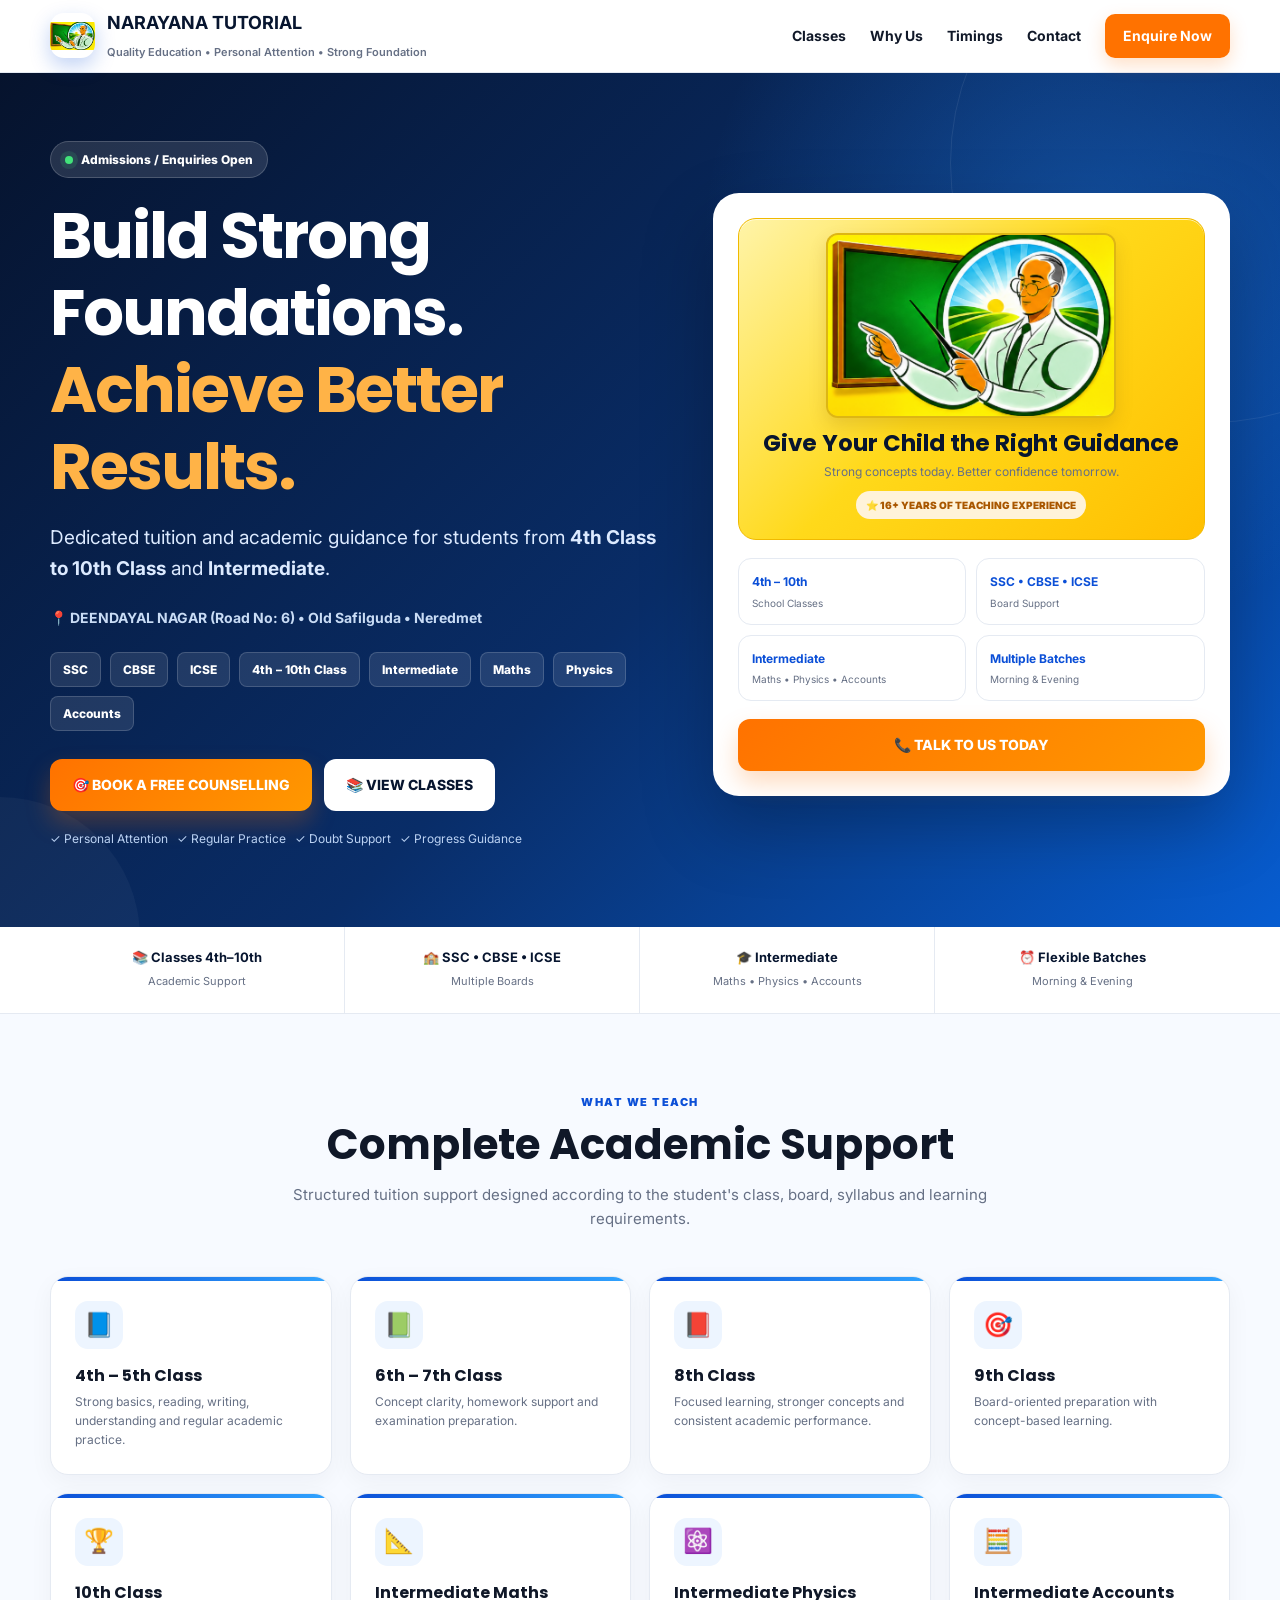
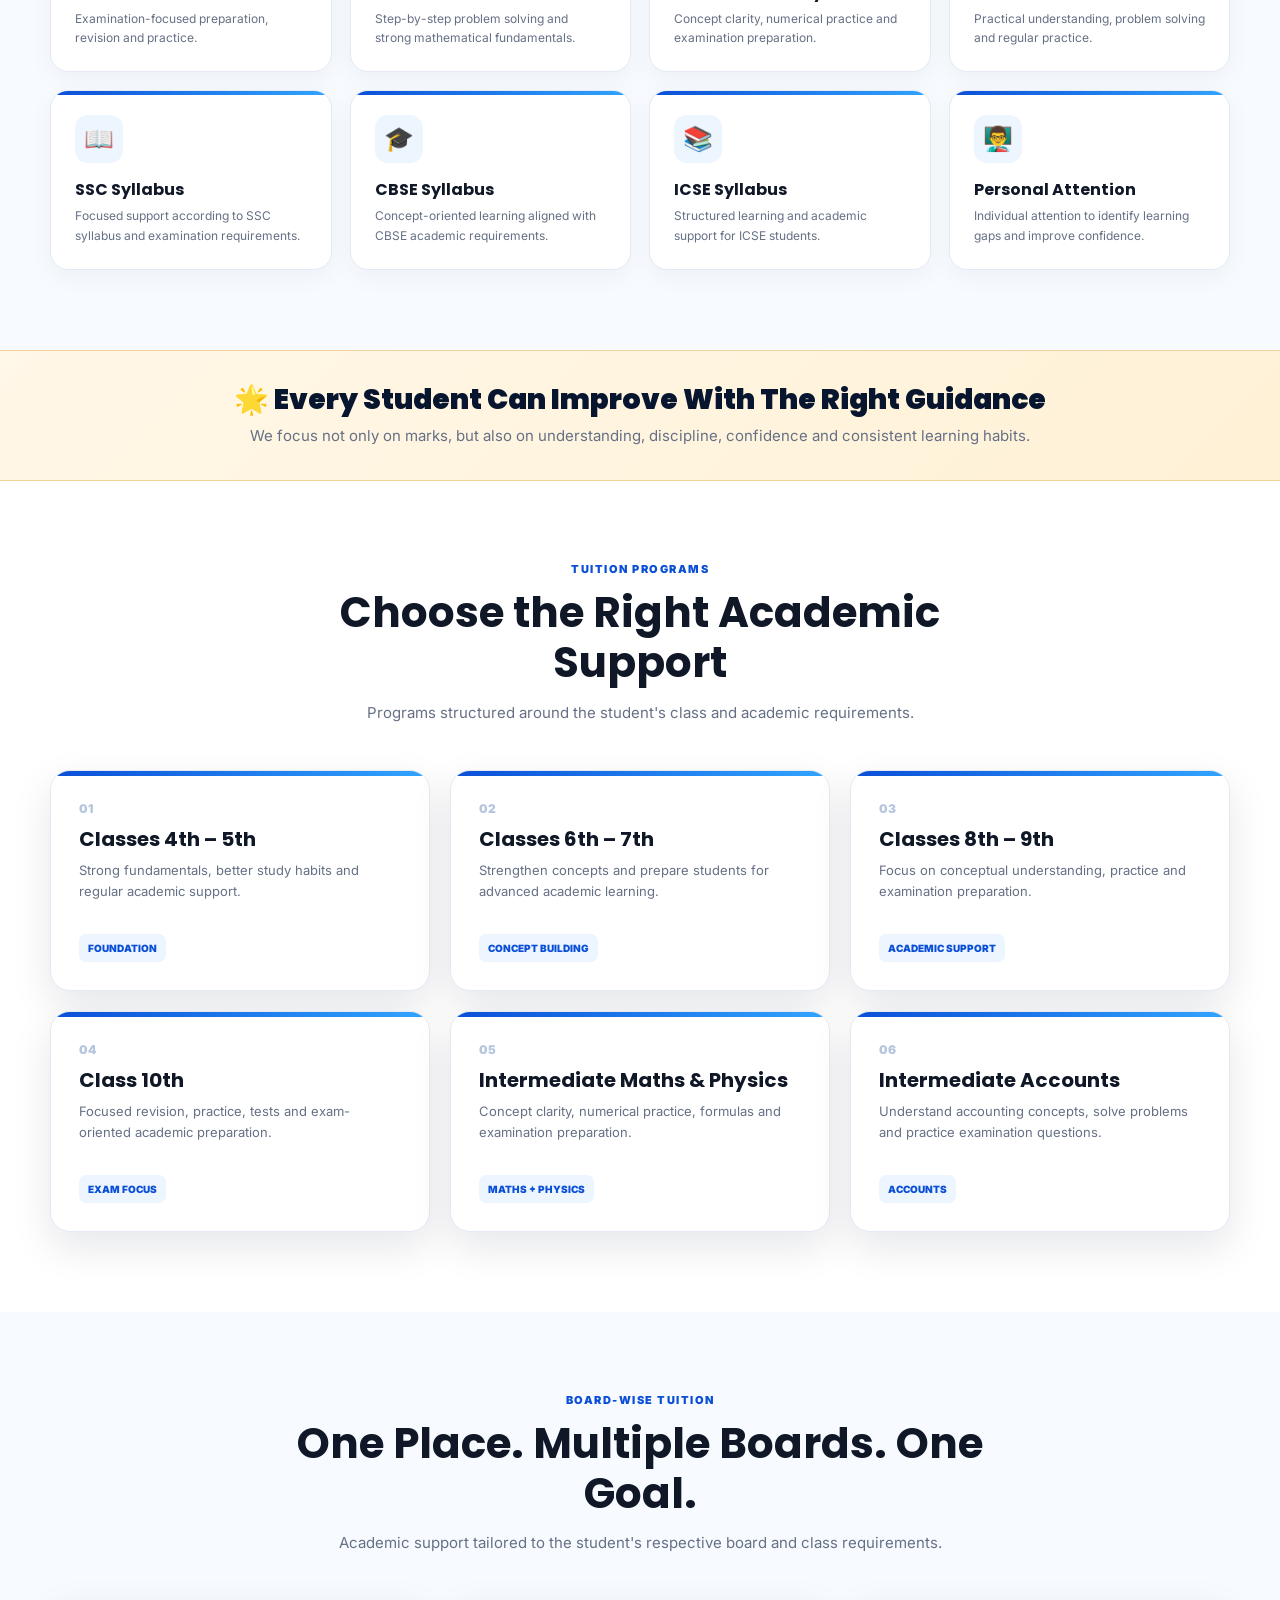
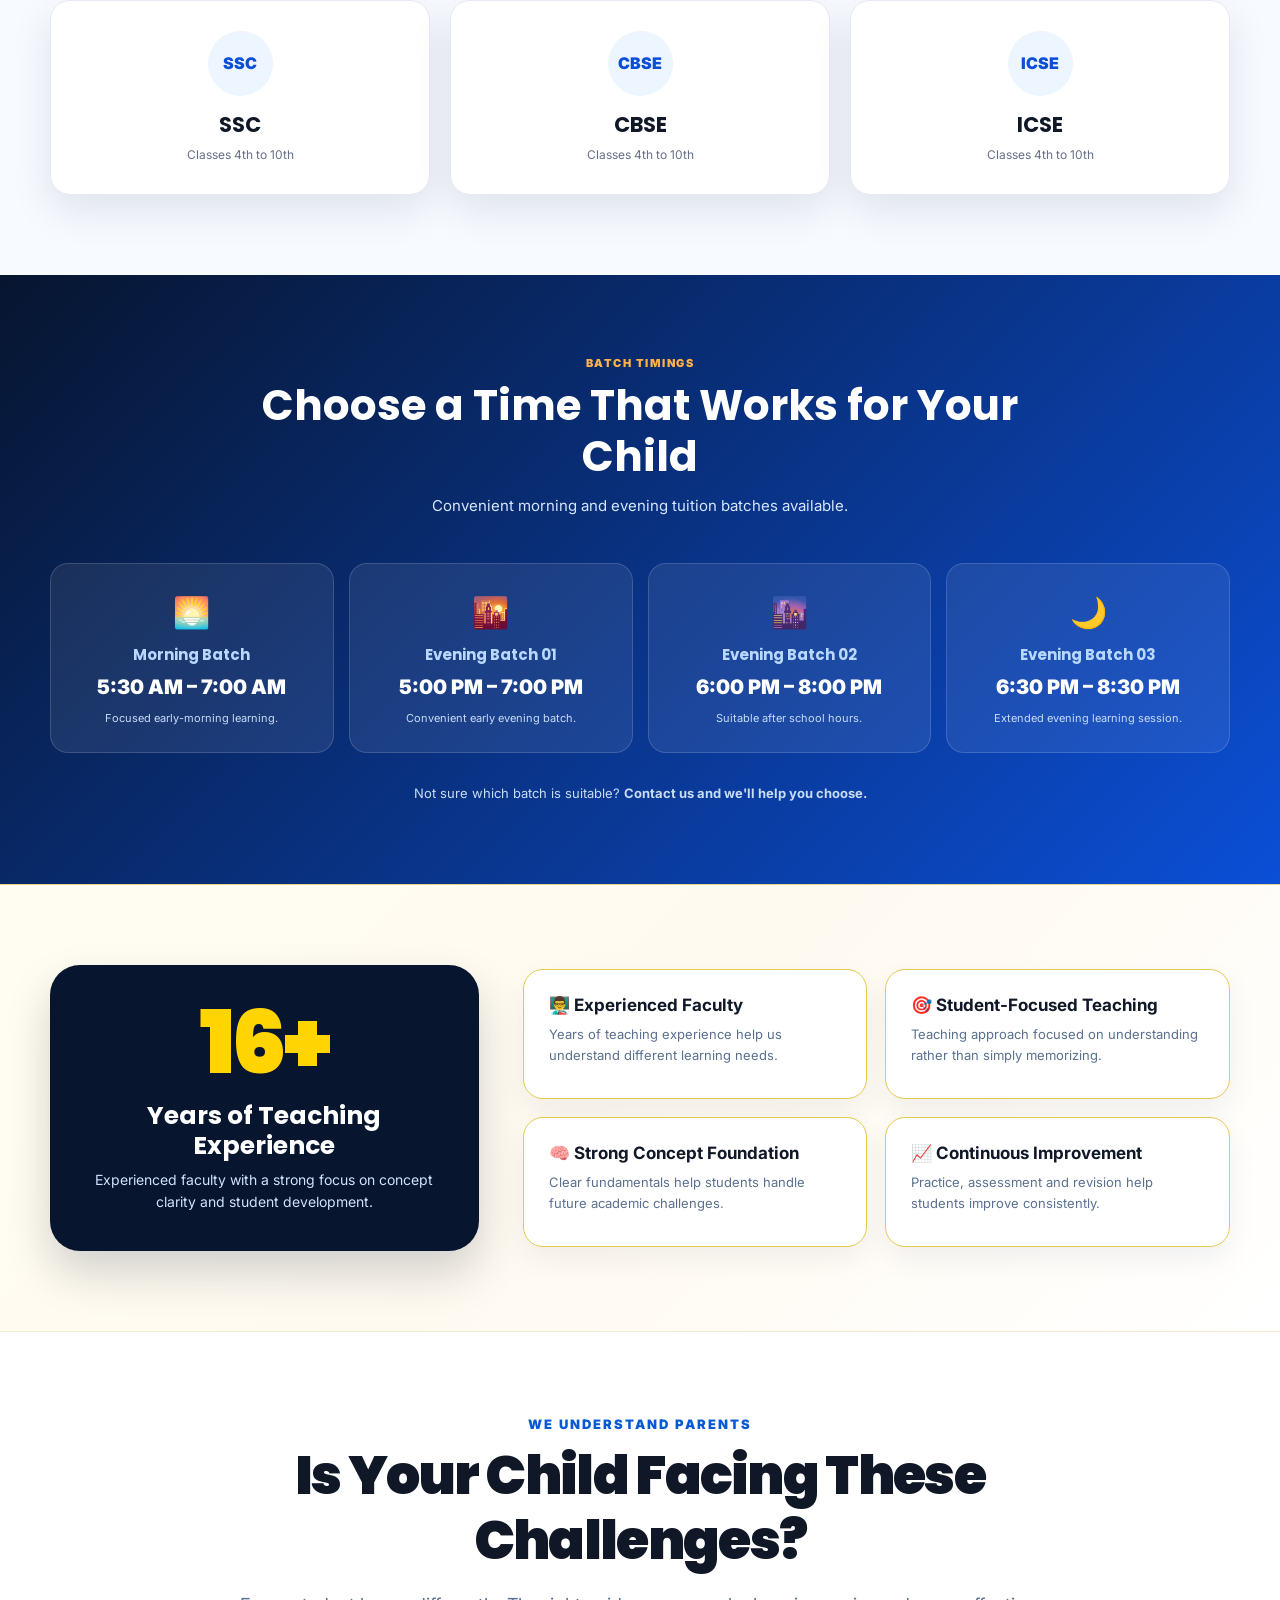
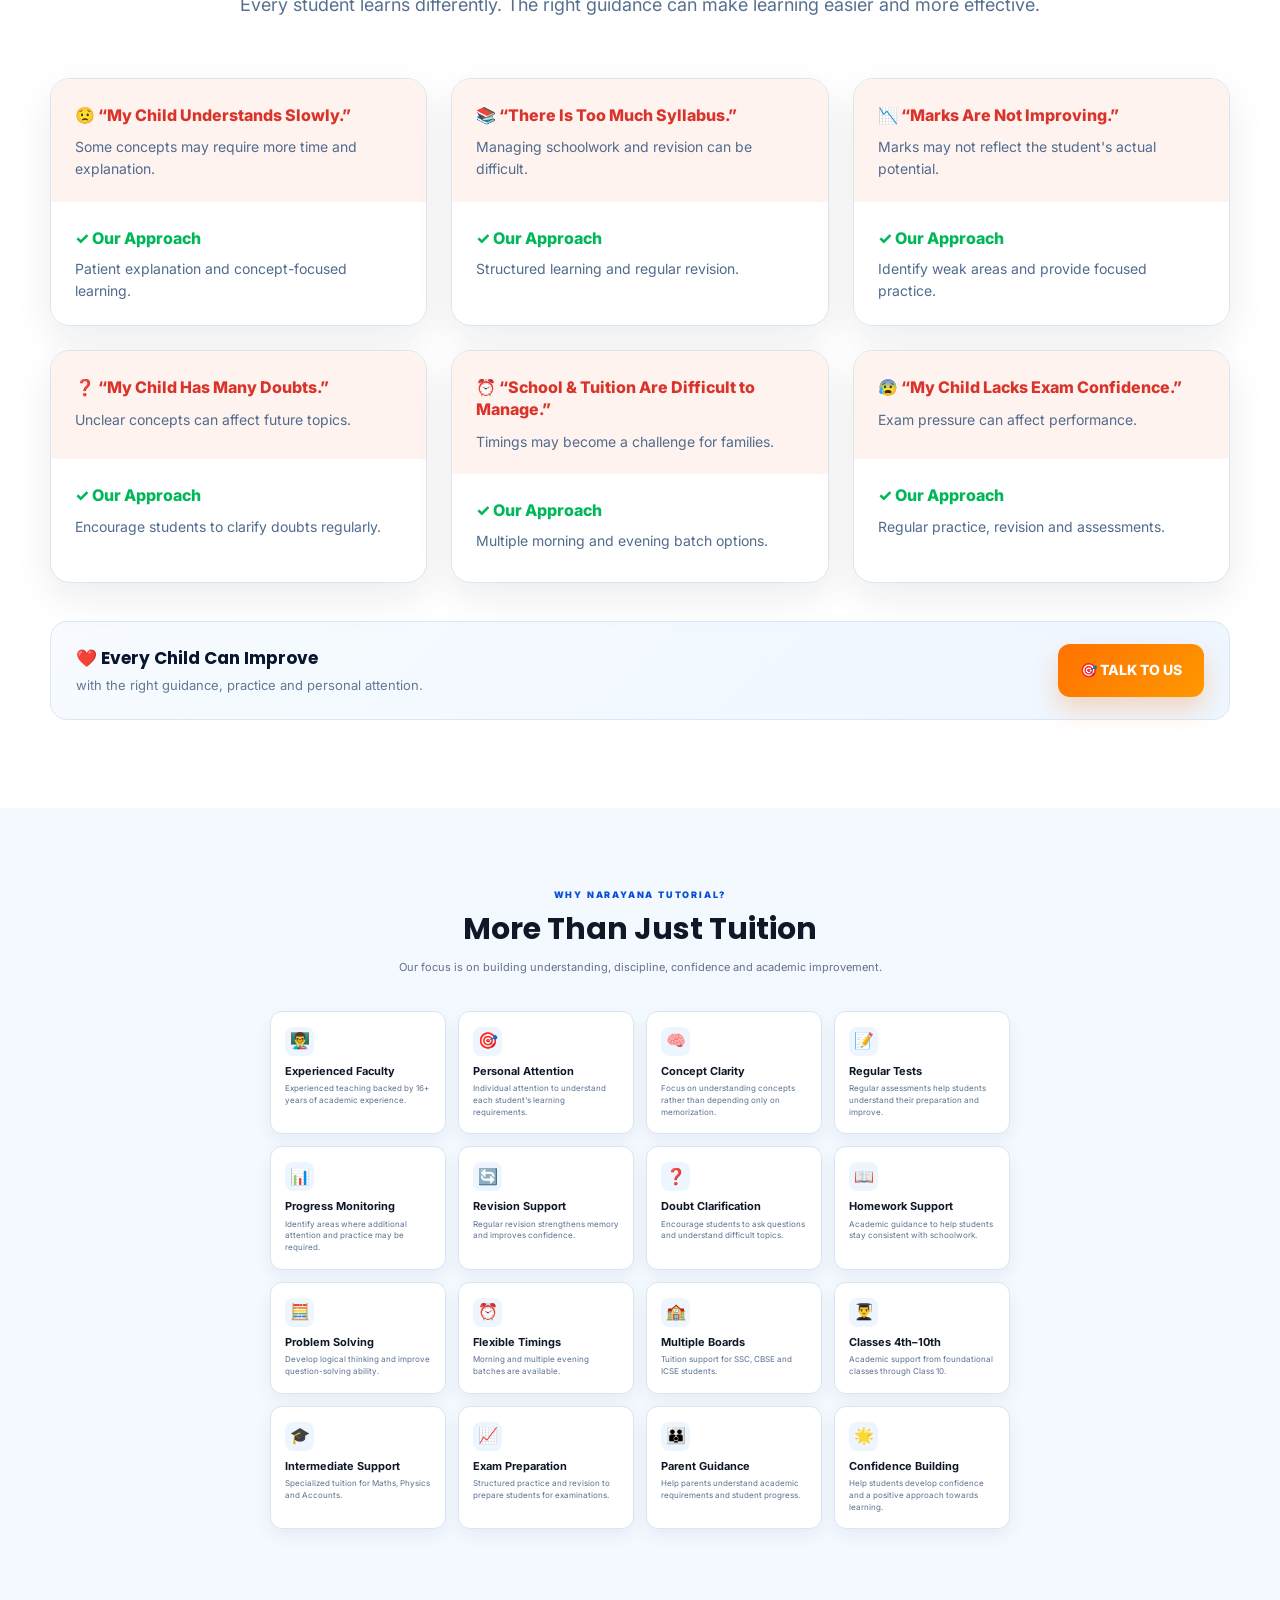
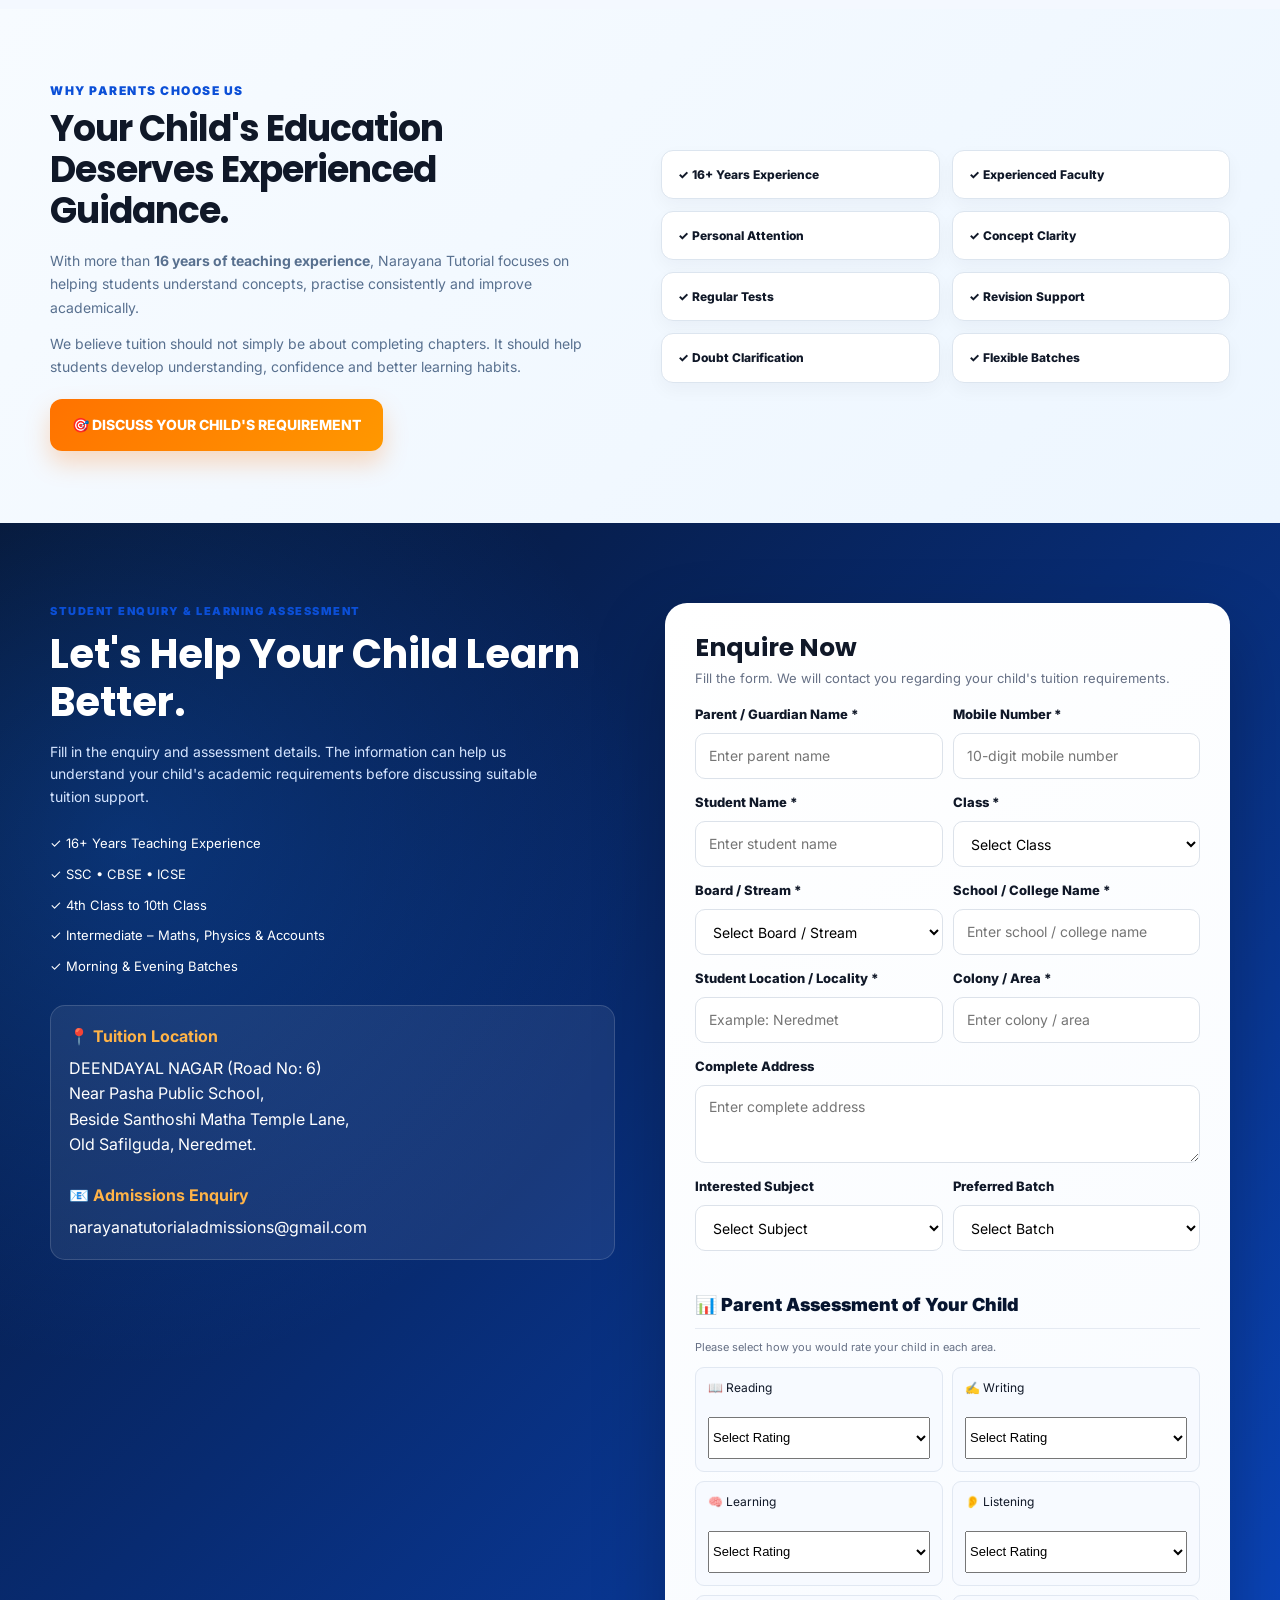
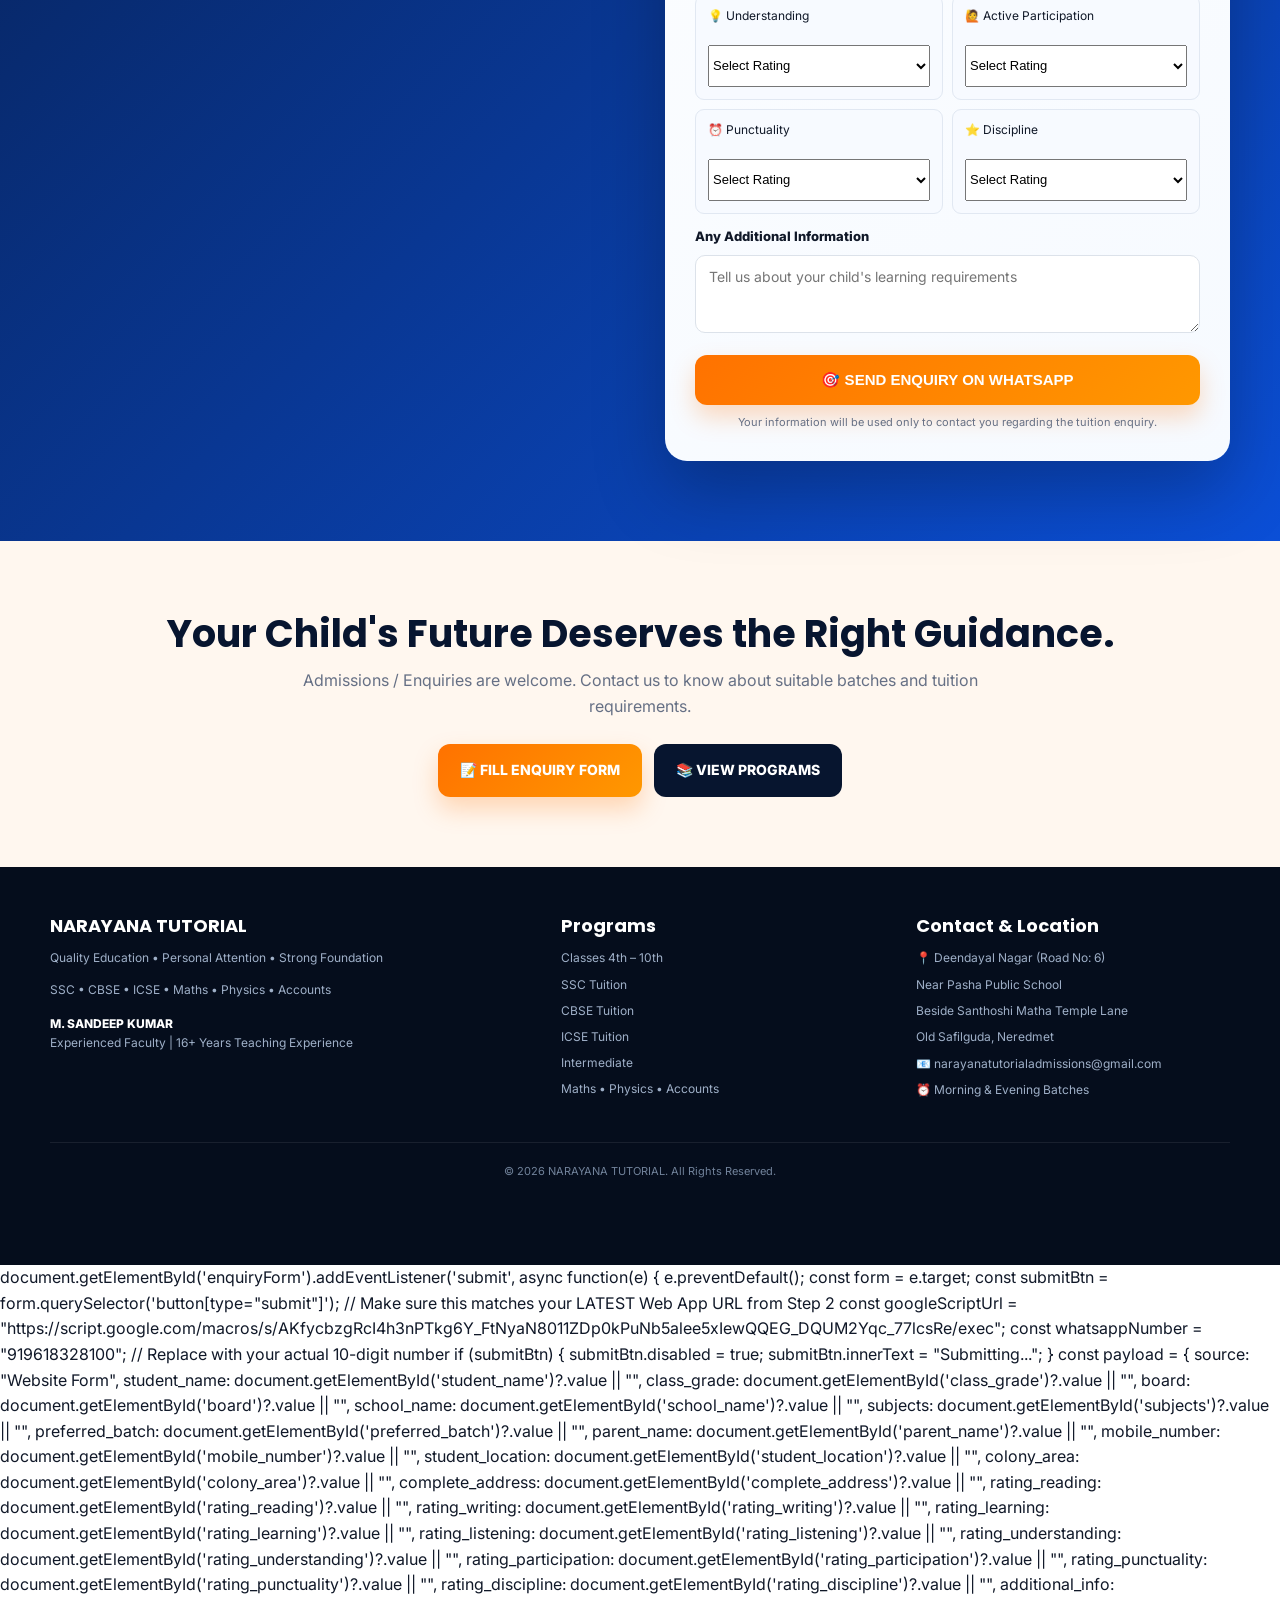
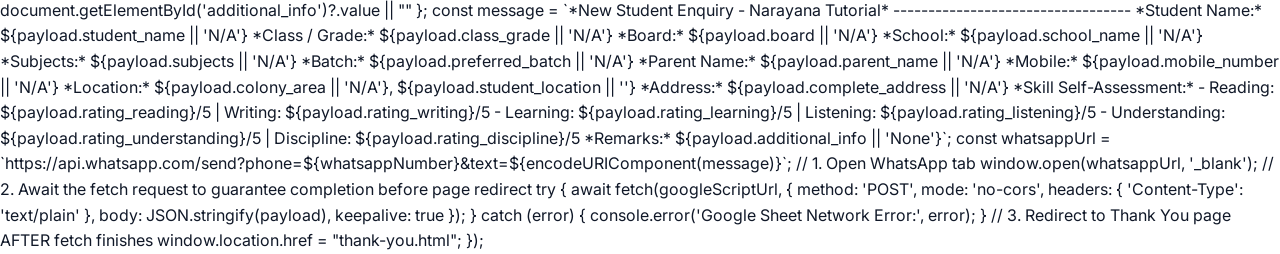
==== index.html @ f1e1a97c "Update index.html" ====
<!DOCTYPE html>
<html lang="en">
<head>
<meta charset="UTF-8">
<meta name="viewport" content="width=device-width, initial-scale=1.0">

<title>NARAYANA TUTORIAL | Classes 4th to 10th | SSC | CBSE | ICSE | Intermediate</title>

<meta name="description"
content="NARAYANA TUTORIAL provides personalized tuition for Classes 4th to 10th, SSC, CBSE, ICSE and Intermediate Maths, Physics & Accounts. 16+ years teaching experience. Morning and evening batches available in Deendayal Nagar, Old Safilguda, Neredmet.">

<link rel="preconnect" href="https://fonts.googleapis.com">
<link rel="preconnect" href="https://fonts.gstatic.com" crossorigin>
<link href="https://fonts.googleapis.com/css2?family=Inter:wght@400;500;600;700;800;900&family=Poppins:wght@500;600;700;800;900&display=swap" rel="stylesheet">

<style>
:root{
    --navy:#07152f;
    --blue:#0b4fd7;
    --blue2:#1478ff;
    --sky:#eaf4ff;
    --orange:#ff7200;
    --orange2:#ff9800;
    --green:#18b957;
    --dark:#101828;
    --gray:#667085;
    --light:#f7faff;
    --white:#fff;
    --border:#e5eaf2;
    --shadow:0 15px 40px rgba(7,21,47,.10);
    --radius:20px;
}
*{margin:0;padding:0;box-sizing:border-box}
html{scroll-behavior:smooth}
body{font-family:'Inter',sans-serif;color:var(--dark);background:#fff;line-height:1.6}
h1,h2,h3,h4{font-family:'Poppins',sans-serif;line-height:1.2}
a{text-decoration:none;color:inherit}
.container{width:min(1180px,92%);margin:auto}

/* NAVBAR */
.navbar{
    position:sticky;top:0;z-index:1000;
    background:rgba(255,255,255,.96);
    backdrop-filter:blur(12px);
    border-bottom:1px solid var(--border)
}
.nav-inner{min-height:72px;display:flex;align-items:center;justify-content:space-between}
.logo{display:flex;align-items:center;gap:12px}
.logo-icon{
    width:45px;height:45px;border-radius:14px;display:grid;place-items:center;
    color:#fff;font-size:22px;background:linear-gradient(135deg,var(--blue),#13a1ff);
    box-shadow:0 8px 20px rgba(11,79,215,.25)
}
.logo-text strong{display:block;font-size:18px;color:var(--navy)}
.logo-text span{font-size:11px;color:var(--gray);font-weight:600}
.nav-links{display:flex;align-items:center;gap:25px;font-size:14px;font-weight:700}
.nav-links a:hover{color:var(--blue)}
.nav-btn{background:var(--orange);color:#fff!important;padding:11px 18px;border-radius:10px;box-shadow:0 7px 18px rgba(255,114,0,.22)}

/* HERO */
.hero{
    position:relative;overflow:hidden;color:#fff;padding:68px 0 78px;
    background:
    radial-gradient(circle at 85% 20%,rgba(35,139,255,.35),transparent 30%),
    linear-gradient(135deg,#06132d 0%,#092d68 55%,#075dd1 100%)
}
.hero:before{
    content:"";position:absolute;width:520px;height:520px;border:1px solid rgba(255,255,255,.08);
    border-radius:50%;right:-190px;top:-170px
}
.hero:after{
    content:"";position:absolute;width:280px;height:280px;border-radius:50%;
    background:rgba(255,255,255,.035);left:-140px;bottom:-150px
}
.hero-grid{display:grid;grid-template-columns:1.08fr .92fr;gap:55px;align-items:center;position:relative;z-index:2}
.badge{
    display:inline-flex;align-items:center;gap:8px;padding:8px 14px;background:rgba(255,255,255,.12);
    border:1px solid rgba(255,255,255,.18);border-radius:50px;font-size:12px;font-weight:800;margin-bottom:20px
}
.badge-dot{width:8px;height:8px;background:#42e37a;border-radius:50%;box-shadow:0 0 0 5px rgba(66,227,122,.12)}
.hero h1{font-size:clamp(38px,5vw,65px);letter-spacing:-2px;margin-bottom:18px}
.hero h1 span{color:#ffb347}
.hero-sub{font-size:19px;color:#dceaff;max-width:650px;margin-bottom:23px}
.hero-location{font-size:14px;color:#c9dcf5;font-weight:700;margin-bottom:22px}
.hero-tags{display:flex;flex-wrap:wrap;gap:9px;margin-bottom:28px}
.hero-tags span{
    background:rgba(255,255,255,.10);border:1px solid rgba(255,255,255,.16);
    padding:7px 12px;border-radius:8px;font-size:12px;font-weight:800
}
.hero-buttons{display:flex;gap:12px;flex-wrap:wrap}
.btn{
    display:inline-flex;align-items:center;justify-content:center;gap:8px;border:none;cursor:pointer;
    padding:15px 22px;border-radius:12px;font-weight:800;font-size:14px;transition:.25s
}
.btn:hover{transform:translateY(-2px)}
.btn-orange{background:linear-gradient(135deg,var(--orange),var(--orange2));color:#fff;box-shadow:0 12px 25px rgba(255,114,0,.25)}
.btn-white{background:#fff;color:var(--navy)}
.hero-note{margin-top:18px;font-size:12px;color:#bcd3f4}

/* HERO CARD */
.hero-card{background:#fff;color:var(--dark);border-radius:26px;padding:25px;box-shadow:0 30px 70px rgba(0,0,0,.25)}
.hero-card-top{background:linear-gradient(135deg,#fff4a8 0%,#ffd91a 48%,#ffbf00 100%);border:1px solid #f0b900;border-radius:18px;padding:14px 14px 20px;margin-bottom:18px;text-align:center;box-shadow:inset 0 1px 0 rgba(255,255,255,.65)}
.hero-logo{
    width:min(100%,290px);height:auto;aspect-ratio:316/201;object-fit:cover;background:#ffd91a;border-radius:12px;
    border:2px solid rgba(120,78,0,.25);margin:0 auto 12px;display:block;box-shadow:0 8px 18px rgba(112,74,0,.16)
}
.school-icon{font-size:40px;margin-bottom:4px}
.hero-card h3{font-size:23px;color:#07152f}
.hero-card-top p{color:var(--gray);font-size:12px;margin-top:5px}
.experience-mini{
    display:inline-block;background:#fff3d9;color:#a95700;padding:6px 10px;border-radius:20px;
    font-size:10px;font-weight:900;margin-top:10px
}
.quick-info{display:grid;grid-template-columns:1fr 1fr;gap:10px}
.info-box{border:1px solid var(--border);border-radius:13px;padding:13px}
.info-box strong{display:block;color:var(--blue);font-size:12px}
.info-box span{display:block;color:var(--gray);font-size:10px;margin-top:3px}

/* TRUST */
.trust-bar{background:#fff;border-bottom:1px solid var(--border);box-shadow:0 8px 25px rgba(0,0,0,.04)}
.trust-grid{display:grid;grid-template-columns:repeat(4,1fr)}
.trust-item{text-align:center;padding:20px 10px;border-right:1px solid var(--border)}
.trust-item:last-child{border-right:none}
.trust-item strong{display:block;font-size:13px;color:var(--navy)}
.trust-item span{color:var(--gray);font-size:11px}

/* GENERAL */
.section{padding:80px 0}
.section-light{background:var(--light)}
.section-blue{background:linear-gradient(135deg,#07152f,#0b4fd7);color:#fff}
.section-head{text-align:center;max-width:780px;margin:0 auto 45px}
.section-label{color:var(--blue);text-transform:uppercase;letter-spacing:1.5px;font-size:11px;font-weight:900;margin-bottom:9px}
.section-blue .section-label{color:#ffb347}
.section-head h2{font-size:clamp(28px,4vw,42px);margin-bottom:12px}
.section-head p{color:var(--gray);font-size:15px}
.section-blue .section-head p{color:#d7e6ff}

/* COURSES */
.cards-grid{display:grid;grid-template-columns:repeat(4,1fr);gap:18px}
.card{
    background:#fff;border:1px solid var(--border);border-radius:18px;padding:24px;
    box-shadow:0 7px 25px rgba(7,21,47,.045);transition:.3s;position:relative;overflow:hidden
}
.card:before{content:"";position:absolute;left:0;right:0;top:0;height:4px;background:linear-gradient(90deg,var(--blue),#31a4ff)}
.card:hover{transform:translateY(-7px);box-shadow:var(--shadow);border-color:#cbdcf8}
.card-icon{width:48px;height:48px;display:grid;place-items:center;border-radius:13px;background:#edf5ff;font-size:24px;margin-bottom:17px}
.card h3{font-size:16px;margin-bottom:7px}
.card p{font-size:12px;color:var(--gray)}

/* HIGHLIGHT */
.highlight{
    background:linear-gradient(135deg,#fff7e7,#fff1d6);
    border-top:1px solid #f3d29c;border-bottom:1px solid #f3d29c;
    padding:32px 20px;text-align:center
}
.highlight h2{color:var(--navy);font-size:28px;font-weight:900}
.highlight p{color:var(--gray);font-size:15px;margin-top:8px}

/* PROGRAMS */
.course-grid{display:grid;grid-template-columns:repeat(3,1fr);gap:20px}
.course-card{
    position:relative;overflow:hidden;background:#fff;border:1px solid var(--border);
    border-radius:20px;padding:28px;box-shadow:var(--shadow)
}
.course-card:before{content:"";position:absolute;top:0;left:0;right:0;height:5px;background:linear-gradient(90deg,var(--blue),#31a4ff)}
.course-number{color:#b4c5dd;font-size:12px;font-weight:900}
.course-card h3{margin:9px 0;font-size:20px}
.course-card p{font-size:13px;color:var(--gray);min-height:62px}
.course-tag{display:inline-block;background:#edf6ff;color:var(--blue);font-size:10px;font-weight:900;padding:6px 9px;border-radius:7px;margin-top:12px}

/* BOARDS */
.board-grid{display:grid;grid-template-columns:repeat(3,1fr);gap:20px}
.board-card{padding:30px;border-radius:20px;background:#fff;border:1px solid var(--border);text-align:center;box-shadow:var(--shadow)}
.board-circle{width:65px;height:65px;border-radius:50%;display:grid;place-items:center;margin:0 auto 16px;background:#edf5ff;font-weight:900;color:var(--blue)}
.board-card h3{font-size:21px}
.board-card p{font-size:12px;color:var(--gray);margin-top:7px}

/* TIMINGS */
.timing-grid{display:grid;grid-template-columns:repeat(4,1fr);gap:15px}
.time-card{
    background:rgba(255,255,255,.08);border:1px solid rgba(255,255,255,.15);
    border-radius:18px;padding:24px;text-align:center;transition:.3s
}
.time-card:hover{background:rgba(255,255,255,.14);transform:translateY(-5px)}
.time-icon{font-size:30px;margin-bottom:10px}
.time-card h3{font-size:15px;color:#b9d8ff}
.time{font-size:20px;font-weight:900;color:#fff;margin:7px 0}
.time-card p{font-size:11px;color:#c7dcf8}
.timing-note{text-align:center;margin-top:30px;color:#c9dcf5;font-size:13px}

/* WHY */
.why-grid{display:grid;grid-template-columns:repeat(3,1fr);gap:20px}
.why-card{padding:24px;border-radius:18px;background:#fff;border:1px solid var(--border);box-shadow:0 7px 25px rgba(7,21,47,.045)}
.why-card h3{font-size:17px;margin-bottom:8px;color:var(--navy)}
.why-card p{font-size:13px;color:var(--gray)}

/* PARENT */
.parent-box{
    background:linear-gradient(135deg,#fff,#eef6ff);border:1px solid #dbe8f8;border-radius:28px;
    padding:50px;display:grid;grid-template-columns:1fr 1fr;gap:45px;align-items:center
}
.parent-box h2{font-size:34px;margin-bottom:15px}
.parent-box p{color:var(--gray);font-size:14px}
.parent-points{display:grid;grid-template-columns:1fr 1fr;gap:12px;margin-top:22px}
.parent-point{background:#fff;padding:13px;border-radius:12px;border:1px solid var(--border);font-size:12px;font-weight:800}

/* PROBLEM */
.problem-grid{display:grid;grid-template-columns:repeat(3,1fr);gap:18px}
.problem-card{background:#fff;border-radius:18px;border:1px solid var(--border);overflow:hidden;box-shadow:var(--shadow)}
.problem{background:#fff4f1;padding:19px}.problem strong{color:#c0392b;font-size:13px}
.solution{padding:19px}.solution strong{color:var(--green);font-size:13px}
.solution p,.problem p{color:var(--gray);font-size:12px;margin-top:5px}

/* ENQUIRY */
.form-section{
    background:radial-gradient(circle at 10% 20%,rgba(20,120,255,.25),transparent 30%),
    linear-gradient(135deg,#06132d,#0b4fd7);color:#fff
}
.form-wrapper{display:grid;grid-template-columns:1fr 1fr;gap:50px;align-items:start}
.form-content h2{font-size:40px;margin-bottom:15px}
.form-content>p{color:#d4e4ff;font-size:14px;max-width:520px}
.form-highlights{margin-top:25px;display:grid;gap:10px}
.form-highlights div{font-size:13px}
.location-box{margin-top:28px;padding:18px;border:1px solid rgba(255,255,255,.15);border-radius:15px;background:rgba(255,255,255,.07)}
.location-box strong{color:#ffb347;display:block;margin-bottom:6px}
.form-box{
    background:linear-gradient(145deg,#fff,#f6faff);color:var(--dark);padding:30px;
    border-radius:22px;box-shadow:0 30px 70px rgba(0,0,0,.25)
}
.form-box h3{font-size:22px;margin-bottom:5px}
.form-box>p{font-size:11px;color:var(--gray);margin-bottom:18px}
.form-group{margin-bottom:12px}
.form-group label{display:block;font-size:11px;font-weight:800;margin-bottom:5px}
.form-group input,.form-group select,.form-group textarea{
    width:100%;border:1px solid #dce2ea;border-radius:9px;padding:11px 12px;outline:none;
    font-family:inherit;font-size:12px;background:#fff
}
.form-group input:focus,.form-group select:focus,.form-group textarea:focus{
    border-color:var(--blue);box-shadow:0 0 0 3px rgba(11,79,215,.08)
}
.form-row{display:grid;grid-template-columns:1fr 1fr;gap:10px}
.form-submit{width:100%;margin-top:7px}
.rating-title{
    margin-top:22px;margin-bottom:10px;color:var(--navy);font-size:16px;font-weight:900;
    border-bottom:1px solid var(--border);padding-bottom:8px
}
.rating-row{display:grid;grid-template-columns:1fr 1fr;gap:9px}
.rating-item{background:#f7faff;padding:10px;border-radius:9px;border:1px solid #e1e8f2}
.rating-item label{font-size:11px!important;margin-bottom:5px!important}
.form-note{text-align:center;font-size:10px;color:var(--gray);margin-top:10px}

/* CTA */
.final-cta{text-align:center;background:#fff7ef;padding:70px 20px}
.final-cta h2{font-size:38px;color:var(--navy)}
.final-cta p{color:var(--gray);margin:12px auto 25px;max-width:700px}
.cta-buttons{display:flex;justify-content:center;gap:12px;flex-wrap:wrap}

/* FOOTER */
footer{background:#050d1c;color:#fff;padding:48px 0 85px}
.footer-grid{display:grid;grid-template-columns:1.5fr 1fr 1fr;gap:40px}
footer h3{font-size:18px;margin-bottom:12px}
footer p,footer li{color:#9fb0c8;font-size:12px}
footer ul{list-style:none}
footer li{margin-bottom:7px}
.footer-name{margin-top:15px;font-weight:800;color:#fff}
.footer-bottom{border-top:1px solid rgba(255,255,255,.08);margin-top:35px;padding-top:20px;text-align:center;color:#71829a;font-size:11px}

/* MOBILE CTA */
.mobile-cta{display:none}

/* RESPONSIVE */
@media(max-width:950px){
    .nav-links{display:none}
    .hero-grid,.form-wrapper,.parent-box{grid-template-columns:1fr}
    .hero-card{max-width:600px;margin:auto}
    .cards-grid{grid-template-columns:repeat(2,1fr)}
    .course-grid{grid-template-columns:repeat(2,1fr)}
    .timing-grid{grid-template-columns:repeat(2,1fr)}
    .trust-grid{grid-template-columns:repeat(2,1fr)}
    .trust-item:nth-child(2){border-right:none}
    .trust-item:nth-child(1),.trust-item:nth-child(2){border-bottom:1px solid var(--border)}
    .board-grid,.problem-grid,.why-grid{grid-template-columns:repeat(2,1fr)}
}
@media(max-width:650px){
    body{padding-bottom:64px}
    .section{padding:60px 0}
    .hero{padding:55px 0 65px}
    .hero h1{font-size:39px;letter-spacing:-1.3px}
    .hero-sub{font-size:16px}
    .hero-buttons .btn{width:100%}
    .cards-grid,.course-grid,.board-grid,.problem-grid,.why-grid,.timing-grid{grid-template-columns:1fr}
    .trust-grid{grid-template-columns:1fr 1fr}
    .parent-box{padding:28px}
    .parent-box h2{font-size:28px}
    .parent-points{grid-template-columns:1fr}
    .form-content h2{font-size:30px}
    .form-row,.rating-row{grid-template-columns:1fr}
    .form-box{padding:22px}
    .final-cta h2{font-size:29px}
    .footer-grid{grid-template-columns:1fr}
    .mobile-cta{
        position:fixed;bottom:0;left:0;right:0;z-index:2000;display:grid;
        grid-template-columns:1fr 1fr;background:#fff;box-shadow:0 -5px 25px rgba(0,0,0,.15)
    }
    .mobile-cta a{padding:16px;text-align:center;font-size:13px;font-weight:800}
    .mobile-call{background:#0b4fd7;color:#fff}
    .mobile-whatsapp{background:#18b957;color:#fff}
}

/* FINAL FORM POLISH: larger typography and perfectly consistent field sizing */
.form-box{max-width:620px}
.form-box h3{font-size:25px}
.form-box>p{font-size:13px;line-height:1.55}
.form-row{align-items:start}
.form-group{display:flex;flex-direction:column;height:100%;margin-bottom:15px}
.form-group label{font-size:13px;line-height:1.3;min-height:20px;margin-bottom:7px}
.form-group input,.form-group select,.form-group textarea{
    font-size:14px;line-height:1.35;min-height:46px;padding:12px 13px;border-radius:10px;
}
.form-group textarea{min-height:78px;resize:vertical}
.rating-title{font-size:18px;margin-top:25px}
.form-box .rating-title + p{font-size:12px}
.rating-row{grid-template-columns:repeat(2,minmax(0,1fr));align-items:stretch}
.rating-item{display:flex;flex-direction:column;justify-content:space-between;min-height:88px;padding:12px}
.rating-item label{font-size:12px!important;line-height:1.25;min-height:30px!important;margin-bottom:7px!important}
.rating-item select{width:100%;min-height:42px;font-size:13px}
.form-submit{min-height:50px;font-size:15px}
.form-note{font-size:11px;line-height:1.45}
@media(max-width:650px){
    .form-box{max-width:none}
    .form-row,.rating-row{grid-template-columns:1fr}
    .form-group label{min-height:0}
    .rating-item{min-height:auto}
}


/* PARENT CHALLENGES — reference-style 3 x 2 layout */
.parent-challenges{
    background:#fff;
    padding-top:82px;
    padding-bottom:88px;
}
.challenge-head{
    max-width:900px;
    margin-bottom:58px;
}
.challenge-head .section-label{
    color:#0759d6;
    font-size:13px;
    letter-spacing:2px;
}
.challenge-head h2{
    color:#101828;
    font-size:clamp(38px,5vw,54px);
    font-weight:900;
    letter-spacing:-1.7px;
    margin-bottom:18px;
}
.challenge-head p{
    color:#58708f;
    font-size:18px;
    line-height:1.6;
}
.challenge-grid{
    display:grid;
    grid-template-columns:repeat(3,minmax(0,1fr));
    gap:24px;
}
.challenge-card{
    background:#fff;
    border:1px solid #dce5ef;
    border-radius:20px;
    overflow:hidden;
    box-shadow:0 14px 38px rgba(7,21,47,.08);
    transition:transform .25s ease,box-shadow .25s ease;
}
.challenge-card:hover{
    transform:translateY(-5px);
    box-shadow:0 20px 45px rgba(7,21,47,.13);
}
.challenge-problem{
    background:#fff3ef;
    min-height:108px;
    padding:26px 24px 22px;
}
.challenge-problem h3{
    color:#d9342b;
    font-family:'Inter',sans-serif;
    font-size:16px;
    font-weight:800;
    line-height:1.35;
    margin-bottom:10px;
}
.challenge-problem p{
    color:#506b8d;
    font-size:14px;
    line-height:1.55;
}
.challenge-solution{
    background:#fff;
    min-height:108px;
    padding:27px 24px 24px;
}
.challenge-solution h4{
    color:#00b85a;
    font-family:'Inter',sans-serif;
    font-size:16px;
    font-weight:800;
    margin-bottom:10px;
}
.challenge-solution p{
    color:#506b8d;
    font-size:14px;
    line-height:1.55;
}
.challenge-bottom{
    margin-top:38px;
    padding:22px 25px;
    border:1px solid #dbe7f5;
    border-radius:17px;
    background:linear-gradient(135deg,#f7fbff,#eef6ff);
    display:flex;
    align-items:center;
    justify-content:space-between;
    gap:20px;
}
.challenge-bottom strong{
    display:block;
    color:#07152f;
    font-family:'Poppins',sans-serif;
    font-size:17px;
}
.challenge-bottom span{
    display:block;
    color:#607895;
    font-size:13px;
    margin-top:3px;
}
@media(max-width:950px){
    .challenge-grid{grid-template-columns:repeat(2,minmax(0,1fr))}
}
@media(max-width:650px){
    .parent-challenges{padding-top:62px;padding-bottom:68px}
    .challenge-head{margin-bottom:38px}
    .challenge-head h2{font-size:34px;letter-spacing:-1px}
    .challenge-head p{font-size:15px}
    .desktop-break{display:none}
    .challenge-grid{grid-template-columns:1fr;gap:18px}
    .challenge-problem,.challenge-solution{min-height:auto;padding:21px 20px}
    .challenge-problem h3,.challenge-solution h4{font-size:15px}
    .challenge-problem p,.challenge-solution p{font-size:13px}
    .challenge-bottom{flex-direction:column;align-items:stretch;text-align:center}
    .challenge-bottom .btn{width:100%}
}


/* REFINED SECTIONS — supplied reference presentation */
.experience-section{
    background:linear-gradient(135deg,#fffdf1 0%,#fffaf0 48%,#fff 100%);
    border-top:1px solid #ead48a;
    border-bottom:1px solid #f1ead1;
}
.experience-layout{
    display:grid;
    grid-template-columns:1fr 1.65fr;
    gap:44px;
    align-items:center;
}
.experience-panel{
    min-height:286px;
    border-radius:30px;
    background:#07152f;
    color:#fff;
    display:flex;
    flex-direction:column;
    align-items:center;
    justify-content:center;
    text-align:center;
    padding:35px;
    box-shadow:0 22px 45px rgba(7,21,47,.18);
}
.experience-number{
    color:#ffd400;
    font-family:'Poppins',sans-serif;
    font-size:88px;
    font-weight:900;
    line-height:.95;
    letter-spacing:-4px;
}
.experience-panel h2{
    font-size:25px;
    margin:16px 0 8px;
}
.experience-panel p{
    max-width:440px;
    color:#cfe2ff;
    font-size:14px;
}
.experience-benefits{
    display:grid;
    grid-template-columns:1fr 1fr;
    gap:18px;
}
.experience-card{
    min-height:130px;
    background:#fff;
    border:1px solid #e6c94f;
    border-radius:20px;
    padding:25px;
    box-shadow:0 12px 30px rgba(7,21,47,.06);
}
.experience-card h3{
    font-family:'Inter',sans-serif;
    font-size:17px;
    margin-bottom:9px;
}
.experience-card p{
    color:#5a7090;
    font-size:13px;
    line-height:1.6;
}

/* 16-card Why Narayana section */
.why-more{
    background:#f4f8ff;
}
.why-more-head{
    margin-bottom:34px;
}
.why-more-head .section-label{
    font-size:9px;
    letter-spacing:1.8px;
}
.why-more-head h2{
    font-size:30px;
}
.why-more-head p{
    font-size:11px;
}
.why-more-grid{
    width:min(740px,100%);
    margin:0 auto;
    display:grid;
    grid-template-columns:repeat(4,1fr);
    gap:12px;
}
.why-more-card{
    min-height:108px;
    background:#fff;
    border:1px solid #dce5ef;
    border-radius:12px;
    padding:15px 14px;
    box-shadow:0 7px 18px rgba(7,21,47,.055);
}
.why-icon{
    width:29px;
    height:29px;
    display:grid;
    place-items:center;
    background:#edf5ff;
    border-radius:8px;
    font-size:16px;
    margin-bottom:9px;
}
.why-more-card h3{
    font-family:'Inter',sans-serif;
    font-size:11px;
    line-height:1.25;
    margin-bottom:5px;
}
.why-more-card p{
    color:#58708f;
    font-size:8px;
    line-height:1.45;
}

/* Parent choice panel */
.why-parent-panel{
    background:linear-gradient(135deg,#f7fbff,#edf6ff);
    padding-top:72px;
    padding-bottom:72px;
}
.why-parent-layout{
    display:grid;
    grid-template-columns:1fr 1.05fr;
    gap:70px;
    align-items:center;
}
.why-parent-copy .section-label{
    font-size:12px;
    letter-spacing:1.5px;
}
.why-parent-copy h2{
    font-size:36px;
    line-height:1.13;
    letter-spacing:-1px;
    margin-bottom:18px;
}
.why-parent-copy p{
    color:#58708f;
    font-size:14px;
    line-height:1.65;
    max-width:650px;
    margin-bottom:13px;
}
.why-parent-copy .btn{
    margin-top:8px;
}
.why-parent-points{
    display:grid;
    grid-template-columns:1fr 1fr;
    gap:12px;
}
.why-parent-points div{
    background:#fff;
    border:1px solid #dce5ef;
    border-radius:12px;
    padding:14px 16px;
    font-size:12px;
    font-weight:800;
    box-shadow:0 7px 18px rgba(7,21,47,.04);
}

@media(max-width:950px){
    .experience-layout,.why-parent-layout{grid-template-columns:1fr}
    .experience-panel{max-width:620px;margin:auto}
    .why-more-grid{width:100%;grid-template-columns:repeat(2,1fr)}
}
@media(max-width:650px){
    .experience-layout{gap:24px}
    .experience-panel{min-height:250px;padding:28px}
    .experience-number{font-size:72px}
    .experience-panel h2{font-size:22px}
    .experience-benefits{grid-template-columns:1fr}
    .why-more-grid{grid-template-columns:1fr 1fr;gap:9px}
    .why-more-card{min-height:105px;padding:12px 11px}
    .why-more-card h3{font-size:10px}
    .why-more-card p{font-size:8px}
    .why-parent-copy h2{font-size:30px}
    .why-parent-points{grid-template-columns:1fr}
}


.header-logo img, .brand-logo img, .site-logo img, .logo-img {
    content:url("[data-uri]");
    object-fit:contain;
}


.header-logo img, .brand-logo img, .site-logo img, .logo-img {
    width: 48px !important;
    height: 48px !important;
    object-fit: contain !important;
    border-radius: 12px !important;
    display: block;
}


/* HEADER BRAND LOGO — use the uploaded Narayana logo beside the title */
header .logo-img,
header .header-logo img,
header .brand-logo img,
header .site-logo img {
    width: 48px !important;
    height: 48px !important;
    min-width: 48px !important;
    min-height: 48px !important;
    max-width: 48px !important;
    max-height: 48px !important;
    object-fit: contain !important;
    object-position: center !important;
    border-radius: 12px !important;
    padding: 0 !important;
    margin: 0 !important;
    display: block !important;
}

/* Keep logo and NARAYANA TUTORIAL text horizontally aligned */
header .brand,
header .header-brand,
header .site-brand,
header .logo-wrap {
    display: flex !important;
    align-items: center !important;
    gap: 12px !important;
}

/* Hide any old decorative school-icon used beside the brand */
header .school-icon,
header .brand-icon {
    display: none !important;
}


/* =========================================================
   FINAL RESPONSIVE LAYER — DESKTOP / TABLET / MOBILE
   ========================================================= */

/* Prevent horizontal overflow on all screen sizes */
html, body {
    width: 100%;
    max-width: 100%;
    overflow-x: hidden;
}
*, *::before, *::after {
    box-sizing: border-box;
}
img, svg, video, iframe {
    max-width: 100%;
}

/* Main container adapts smoothly */
.container {
    width: min(1180px, calc(100% - 40px));
    margin-left: auto;
    margin-right: auto;
}

/* Header */
header {
    width: 100%;
}
header .nav-inner,
header .header-inner,
header .container {
    max-width: 1180px;
}
header nav {
    flex-wrap: wrap;
}
header .nav-links {
    display: flex;
    align-items: center;
    gap: 24px;
}
header .brand,
header .header-brand,
header .site-brand,
header .logo-wrap {
    min-width: 0;
}
header .brand-text,
header .logo-text {
    min-width: 0;
}
header .brand-text h1,
header .logo-text h1 {
    white-space: nowrap;
}

/* Hero / major two-column layouts */
.hero-grid,
.hero-layout,
.two-col,
.content-grid {
    min-width: 0;
}
.hero-grid > *,
.hero-layout > *,
.two-col > *,
.content-grid > * {
    min-width: 0;
}

/* Forms never overflow their grid */
.form-box,
.form-section form,
.form-row,
.rating-row,
.form-group {
    min-width: 0;
}
.form-row > *,
.rating-row > * {
    min-width: 0;
}
.form-group input,
.form-group select,
.form-group textarea {
    width: 100%;
    max-width: 100%;
}

/* =========================================================
   TABLET
   ========================================================= */
@media (max-width: 1024px) {
    .container {
        width: min(100% - 32px, 920px);
    }

    header .nav-links {
        gap: 16px;
    }

    .hero-grid,
    .hero-layout {
        grid-template-columns: 1fr !important;
    }

    .experience-layout,
    .why-parent-layout {
        grid-template-columns: 1fr !important;
    }

    .experience-panel {
        max-width: 680px;
        width: 100%;
        margin: 0 auto;
    }

    .challenge-grid {
        grid-template-columns: repeat(2, minmax(0, 1fr));
    }

    .why-more-grid {
        grid-template-columns: repeat(2, minmax(0, 1fr));
    }

    .form-row {
        grid-template-columns: repeat(2, minmax(0, 1fr));
    }

    .rating-row {
        grid-template-columns: repeat(2, minmax(0, 1fr));
    }
}

/* =========================================================
   MOBILE
   ========================================================= */
@media (max-width: 700px) {
    .container {
        width: calc(100% - 28px);
    }

    body {
        font-size: 14px;
    }

    /* Header becomes a compact, wrapping mobile header */
    header {
        position: relative;
    }

    header .nav-inner,
    header .header-inner,
    header .container {
        min-height: 70px;
        height: auto;
        padding-top: 10px;
        padding-bottom: 10px;
        gap: 10px;
    }

    header .brand,
    header .header-brand,
    header .site-brand,
    header .logo-wrap {
        gap: 9px !important;
        flex: 1 1 auto;
    }

    header .logo-img,
    header .header-logo img,
    header .brand-logo img,
    header .site-logo img {
        width: 42px !important;
        height: 42px !important;
        min-width: 42px !important;
        min-height: 42px !important;
        max-width: 42px !important;
        max-height: 42px !important;
        border-radius: 10px !important;
    }

    header .brand-text h1,
    header .logo-text h1 {
        font-size: 16px !important;
        line-height: 1.15 !important;
        white-space: normal !important;
    }

    header .brand-text p,
    header .logo-text p {
        font-size: 9px !important;
        line-height: 1.3 !important;
    }

    header .nav-links {
        width: 100%;
        justify-content: center;
        gap: 8px;
        flex-wrap: wrap;
        order: 3;
        padding-top: 5px;
    }

    header .nav-links a {
        font-size: 11px !important;
        padding: 6px 7px !important;
    }

    header .nav-links .btn,
    header .nav-links a.btn {
        padding: 8px 12px !important;
        font-size: 11px !important;
    }

    /* Section spacing */
    .section {
        padding-top: 54px !important;
        padding-bottom: 54px !important;
    }

    .section-head {
        margin-bottom: 30px !important;
    }

    .section-head h2,
    .challenge-head h2 {
        font-size: clamp(28px, 8vw, 38px) !important;
        line-height: 1.1 !important;
        letter-spacing: -0.8px !important;
    }

    .section-head p,
    .challenge-head p {
        font-size: 14px !important;
    }

    /* Hero */
    .hero {
        padding-top: 34px !important;
        padding-bottom: 44px !important;
    }

    .hero h1 {
        font-size: clamp(32px, 9vw, 46px) !important;
        line-height: 1.08 !important;
    }

    .hero p {
        font-size: 14px !important;
        line-height: 1.6 !important;
    }

    .hero-actions,
    .cta-row {
        flex-direction: column !important;
        align-items: stretch !important;
    }

    .hero-actions .btn,
    .cta-row .btn {
        width: 100%;
        text-align: center;
    }

    /* Cards */
    .challenge-grid,
    .why-more-grid,
    .experience-benefits {
        grid-template-columns: 1fr !important;
    }

    .challenge-card {
        border-radius: 16px;
    }

    .challenge-problem,
    .challenge-solution {
        min-height: auto !important;
        padding: 20px !important;
    }

    .experience-panel {
        min-height: 230px !important;
        border-radius: 22px;
        padding: 25px 20px !important;
    }

    .experience-number {
        font-size: 66px !important;
    }

    .experience-panel h2 {
        font-size: 21px !important;
    }

    .experience-card {
        min-height: auto !important;
        padding: 20px !important;
    }

    .why-more-grid {
        width: 100% !important;
    }

    .why-more-card {
        min-height: auto !important;
        padding: 17px !important;
    }

    .why-more-card h3 {
        font-size: 12px !important;
    }

    .why-more-card p {
        font-size: 10px !important;
    }

    .why-parent-copy h2 {
        font-size: 30px !important;
        line-height: 1.13 !important;
    }

    .why-parent-points {
        grid-template-columns: 1fr !important;
    }

    .challenge-bottom {
        flex-direction: column !important;
        align-items: stretch !important;
        text-align: center;
    }

    .challenge-bottom .btn {
        width: 100%;
    }

    /* Enquiry form */
    .form-box {
        width: 100%;
        max-width: 100% !important;
        padding: 20px !important;
        border-radius: 16px !important;
    }

    .form-row,
    .rating-row {
        grid-template-columns: 1fr !important;
        gap: 0 !important;
    }

    .form-group {
        margin-bottom: 13px !important;
    }

    .form-group label {
        font-size: 13px !important;
        min-height: 0 !important;
    }

    .form-group input,
    .form-group select,
    .form-group textarea {
        min-height: 46px !important;
        font-size: 14px !important;
    }

    .rating-item {
        min-height: auto !important;
    }

    .form-submit,
    .form-box button[type="submit"] {
        width: 100%;
    }

    /* Footer */
    footer {
        text-align: center;
    }

    footer .footer-grid,
    footer .footer-inner,
    footer .footer-columns {
        grid-template-columns: 1fr !important;
        text-align: center;
    }

    /* Mobile bottom action bar should not cover form fields */
    .mobile-bar {
        padding: 8px 10px !important;
    }

    .mobile-bar a {
        font-size: 12px !important;
    }
}

/* Small phones */
@media (max-width: 390px) {
    .container {
        width: calc(100% - 20px);
    }

    header .brand-text h1,
    header .logo-text h1 {
        font-size: 14px !important;
    }

    header .brand-text p,
    header .logo-text p {
        display: none;
    }

    header .nav-links a {
        font-size: 10px !important;
        padding: 5px 6px !important;
    }

    .hero h1 {
        font-size: 30px !important;
    }

    .experience-number {
        font-size: 58px !important;
    }

    .form-box {
        padding: 16px !important;
    }
}


/* FINAL HEADER LOGO: supplied Logo.jpeg */
.logo .logo-icon-img{
    width:45px !important;
    height:45px !important;
    min-width:45px !important;
    min-height:45px !important;
    max-width:45px !important;
    max-height:45px !important;
    display:block !important;
    object-fit:contain !important;
    object-position:center !important;
    border-radius:14px !important;
    padding:0 !important;
    margin:0 !important;
    background:transparent !important;
    box-shadow:0 8px 20px rgba(11,79,215,.25) !important;
}
@media(max-width:700px){
    .logo .logo-icon-img{
        width:42px !important;
        height:42px !important;
        min-width:42px !important;
        min-height:42px !important;
        max-width:42px !important;
        max-height:42px !important;
        border-radius:12px !important;
    }
}

</style>
</head>

<body>

<header class="navbar">
    <div class="container nav-inner">
        <a href="#home" class="logo">
            <img src="[data-uri]" alt="Narayana Tutorial Logo" class="logo-icon-img">
            <div class="logo-text">
                <strong>NARAYANA TUTORIAL</strong>
                <span>Quality Education • Personal Attention • Strong Foundation</span>
            </div>
        </a>
        <nav class="nav-links">
            <a href="#courses">Classes</a>
            <a href="#benefits">Why Us</a>
            <a href="#timings">Timings</a>
            <a href="#contact">Contact</a>
            <a class="nav-btn" href="#contact">Enquire Now</a>
        </nav>
    </div>
</header>

<section class="hero" id="home">
    <div class="container hero-grid">
        <div>
            <div class="badge"><span class="badge-dot"></span> Admissions / Enquiries Open</div>
            <h1>Build Strong Foundations.<br><span>Achieve Better Results.</span></h1>
            <p class="hero-sub">
                Dedicated tuition and academic guidance for students from
                <strong>4th Class to 10th Class</strong> and <strong>Intermediate</strong>.
            </p>
            <p class="hero-location">📍 DEENDAYAL NAGAR (Road No: 6) • Old Safilguda • Neredmet</p>

            <div class="hero-tags">
                <span>SSC</span><span>CBSE</span><span>ICSE</span>
                <span>4th – 10th Class</span><span>Intermediate</span>
                <span>Maths</span><span>Physics</span><span>Accounts</span>
            </div>

            <div class="hero-buttons">
                <a href="#contact" class="btn btn-orange">🎯 BOOK A FREE COUNSELLING</a>
                <a href="#courses" class="btn btn-white">📚 VIEW CLASSES</a>
            </div>

            <div class="hero-note">✓ Personal Attention &nbsp; ✓ Regular Practice &nbsp; ✓ Doubt Support &nbsp; ✓ Progress Guidance</div>
        </div>

        <div class="hero-card">
            <div class="hero-card-top">
                <img src="[data-uri]" alt="NARAYANA TUTORIAL teaching illustration" class="hero-logo">
                <h3>Give Your Child the Right Guidance</h3>
                <p>Strong concepts today. Better confidence tomorrow.</p>
                <div class="experience-mini">⭐ 16+ YEARS OF TEACHING EXPERIENCE</div>
            </div>

            <div class="quick-info">
                <div class="info-box"><strong>4th – 10th</strong><span>School Classes</span></div>
                <div class="info-box"><strong>SSC • CBSE • ICSE</strong><span>Board Support</span></div>
                <div class="info-box"><strong>Intermediate</strong><span>Maths • Physics • Accounts</span></div>
                <div class="info-box"><strong>Multiple Batches</strong><span>Morning & Evening</span></div>
            </div>

            <a href="#contact" class="btn btn-orange" style="width:100%;margin-top:18px">📞 TALK TO US TODAY</a>
        </div>
    </div>
</section>

<section class="trust-bar">
    <div class="container trust-grid">
        <div class="trust-item"><strong>📚 Classes 4th–10th</strong><span>Academic Support</span></div>
        <div class="trust-item"><strong>🏫 SSC • CBSE • ICSE</strong><span>Multiple Boards</span></div>
        <div class="trust-item"><strong>🎓 Intermediate</strong><span>Maths • Physics • Accounts</span></div>
        <div class="trust-item"><strong>⏰ Flexible Batches</strong><span>Morning & Evening</span></div>
    </div>
</section>

<section class="section section-light" id="courses">
    <div class="container">
        <div class="section-head">
            <div class="section-label">What We Teach</div>
            <h2>Complete Academic Support</h2>
            <p>Structured tuition support designed according to the student's class, board, syllabus and learning requirements.</p>
        </div>

        <div class="cards-grid">
            <div class="card"><div class="card-icon">📘</div><h3>4th – 5th Class</h3><p>Strong basics, reading, writing, understanding and regular academic practice.</p></div>
            <div class="card"><div class="card-icon">📗</div><h3>6th – 7th Class</h3><p>Concept clarity, homework support and examination preparation.</p></div>
            <div class="card"><div class="card-icon">📕</div><h3>8th Class</h3><p>Focused learning, stronger concepts and consistent academic performance.</p></div>
            <div class="card"><div class="card-icon">🎯</div><h3>9th Class</h3><p>Board-oriented preparation with concept-based learning.</p></div>
            <div class="card"><div class="card-icon">🏆</div><h3>10th Class</h3><p>Examination-focused preparation, revision and practice.</p></div>
            <div class="card"><div class="card-icon">📐</div><h3>Intermediate Maths</h3><p>Step-by-step problem solving and strong mathematical fundamentals.</p></div>
            <div class="card"><div class="card-icon">⚛️</div><h3>Intermediate Physics</h3><p>Concept clarity, numerical practice and examination preparation.</p></div>
            <div class="card"><div class="card-icon">🧮</div><h3>Intermediate Accounts</h3><p>Practical understanding, problem solving and regular practice.</p></div>
            <div class="card"><div class="card-icon">📖</div><h3>SSC Syllabus</h3><p>Focused support according to SSC syllabus and examination requirements.</p></div>
            <div class="card"><div class="card-icon">🎓</div><h3>CBSE Syllabus</h3><p>Concept-oriented learning aligned with CBSE academic requirements.</p></div>
            <div class="card"><div class="card-icon">📚</div><h3>ICSE Syllabus</h3><p>Structured learning and academic support for ICSE students.</p></div>
            <div class="card"><div class="card-icon">👨‍🏫</div><h3>Personal Attention</h3><p>Individual attention to identify learning gaps and improve confidence.</p></div>
        </div>
    </div>
</section>

<section class="highlight">
    <h2>🌟 Every Student Can Improve With The Right Guidance</h2>
    <p>We focus not only on marks, but also on understanding, discipline, confidence and consistent learning habits.</p>
</section>

<section class="section">
    <div class="container">
        <div class="section-head">
            <div class="section-label">Tuition Programs</div>
            <h2>Choose the Right Academic Support</h2>
            <p>Programs structured around the student's class and academic requirements.</p>
        </div>
        <div class="course-grid">
            <div class="course-card"><div class="course-number">01</div><h3>Classes 4th – 5th</h3><p>Strong fundamentals, better study habits and regular academic support.</p><span class="course-tag">FOUNDATION</span></div>
            <div class="course-card"><div class="course-number">02</div><h3>Classes 6th – 7th</h3><p>Strengthen concepts and prepare students for advanced academic learning.</p><span class="course-tag">CONCEPT BUILDING</span></div>
            <div class="course-card"><div class="course-number">03</div><h3>Classes 8th – 9th</h3><p>Focus on conceptual understanding, practice and examination preparation.</p><span class="course-tag">ACADEMIC SUPPORT</span></div>
            <div class="course-card"><div class="course-number">04</div><h3>Class 10th</h3><p>Focused revision, practice, tests and exam-oriented academic preparation.</p><span class="course-tag">EXAM FOCUS</span></div>
            <div class="course-card"><div class="course-number">05</div><h3>Intermediate Maths & Physics</h3><p>Concept clarity, numerical practice, formulas and examination preparation.</p><span class="course-tag">MATHS + PHYSICS</span></div>
            <div class="course-card"><div class="course-number">06</div><h3>Intermediate Accounts</h3><p>Understand accounting concepts, solve problems and practice examination questions.</p><span class="course-tag">ACCOUNTS</span></div>
        </div>
    </div>
</section>

<section class="section section-light">
    <div class="container">
        <div class="section-head">
            <div class="section-label">Board-Wise Tuition</div>
            <h2>One Place. Multiple Boards. One Goal.</h2>
            <p>Academic support tailored to the student's respective board and class requirements.</p>
        </div>
        <div class="board-grid">
            <div class="board-card"><div class="board-circle">SSC</div><h3>SSC</h3><p>Classes 4th to 10th</p></div>
            <div class="board-card"><div class="board-circle">CBSE</div><h3>CBSE</h3><p>Classes 4th to 10th</p></div>
            <div class="board-card"><div class="board-circle">ICSE</div><h3>ICSE</h3><p>Classes 4th to 10th</p></div>
        </div>
    </div>
</section>

<section class="section section-blue" id="timings">
    <div class="container">
        <div class="section-head">
            <div class="section-label">Batch Timings</div>
            <h2>Choose a Time That Works for Your Child</h2>
            <p>Convenient morning and evening tuition batches available.</p>
        </div>
        <div class="timing-grid">
            <div class="time-card"><div class="time-icon">🌅</div><h3>Morning Batch</h3><div class="time">5:30 AM – 7:00 AM</div><p>Focused early-morning learning.</p></div>
            <div class="time-card"><div class="time-icon">🌇</div><h3>Evening Batch 01</h3><div class="time">5:00 PM – 7:00 PM</div><p>Convenient early evening batch.</p></div>
            <div class="time-card"><div class="time-icon">🌆</div><h3>Evening Batch 02</h3><div class="time">6:00 PM – 8:00 PM</div><p>Suitable after school hours.</p></div>
            <div class="time-card"><div class="time-icon">🌙</div><h3>Evening Batch 03</h3><div class="time">6:30 PM – 8:30 PM</div><p>Extended evening learning session.</p></div>
        </div>
        <div class="timing-note">Not sure which batch is suitable? <strong>Contact us and we'll help you choose.</strong></div>
    </div>
</section>

<section class="section section-light experience-section" id="benefits">
    <div class="container experience-layout">
        <div class="experience-panel">
            <div class="experience-number">16+</div>
            <h2>Years of Teaching Experience</h2>
            <p>Experienced faculty with a strong focus on concept clarity and student development.</p>
        </div>

        <div class="experience-benefits">
            <div class="experience-card">
                <h3>👨‍🏫 Experienced Faculty</h3>
                <p>Years of teaching experience help us understand different learning needs.</p>
            </div>
            <div class="experience-card">
                <h3>🎯 Student-Focused Teaching</h3>
                <p>Teaching approach focused on understanding rather than simply memorizing.</p>
            </div>
            <div class="experience-card">
                <h3>🧠 Strong Concept Foundation</h3>
                <p>Clear fundamentals help students handle future academic challenges.</p>
            </div>
            <div class="experience-card">
                <h3>📈 Continuous Improvement</h3>
                <p>Practice, assessment and revision help students improve consistently.</p>
            </div>
        </div>
    </div>
</section>

<section class="section section-light parent-challenges" id="parent-challenges">
    <div class="container">
        <div class="section-head challenge-head">
            <div class="section-label">We Understand Parents</div>
            <h2>Is Your Child Facing These<br class="desktop-break"> Challenges?</h2>
            <p>Every student learns differently. The right guidance can make learning easier and more effective.</p>
        </div>

        <div class="challenge-grid">

            <div class="challenge-card">
                <div class="challenge-problem">
                    <h3>😟 “My Child Understands Slowly.”</h3>
                    <p>Some concepts may require more time and explanation.</p>
                </div>
                <div class="challenge-solution">
                    <h4>✓ Our Approach</h4>
                    <p>Patient explanation and concept-focused learning.</p>
                </div>
            </div>

            <div class="challenge-card">
                <div class="challenge-problem">
                    <h3>📚 “There Is Too Much Syllabus.”</h3>
                    <p>Managing schoolwork and revision can be difficult.</p>
                </div>
                <div class="challenge-solution">
                    <h4>✓ Our Approach</h4>
                    <p>Structured learning and regular revision.</p>
                </div>
            </div>

            <div class="challenge-card">
                <div class="challenge-problem">
                    <h3>📉 “Marks Are Not Improving.”</h3>
                    <p>Marks may not reflect the student's actual potential.</p>
                </div>
                <div class="challenge-solution">
                    <h4>✓ Our Approach</h4>
                    <p>Identify weak areas and provide focused practice.</p>
                </div>
            </div>

            <div class="challenge-card">
                <div class="challenge-problem">
                    <h3>❓ “My Child Has Many Doubts.”</h3>
                    <p>Unclear concepts can affect future topics.</p>
                </div>
                <div class="challenge-solution">
                    <h4>✓ Our Approach</h4>
                    <p>Encourage students to clarify doubts regularly.</p>
                </div>
            </div>

            <div class="challenge-card">
                <div class="challenge-problem">
                    <h3>⏰ “School & Tuition Are Difficult to Manage.”</h3>
                    <p>Timings may become a challenge for families.</p>
                </div>
                <div class="challenge-solution">
                    <h4>✓ Our Approach</h4>
                    <p>Multiple morning and evening batch options.</p>
                </div>
            </div>

            <div class="challenge-card">
                <div class="challenge-problem">
                    <h3>😰 “My Child Lacks Exam Confidence.”</h3>
                    <p>Exam pressure can affect performance.</p>
                </div>
                <div class="challenge-solution">
                    <h4>✓ Our Approach</h4>
                    <p>Regular practice, revision and assessments.</p>
                </div>
            </div>

        </div>

        <div class="challenge-bottom">
            <div>
                <strong>❤️ Every Child Can Improve</strong>
                <span>with the right guidance, practice and personal attention.</span>
            </div>
            <a href="#contact" class="btn btn-orange">🎯 TALK TO US</a>
        </div>
    </div>
</section>

</section>

<section class="section section-light why-more" id="why-more">
    <div class="container">
        <div class="section-head why-more-head">
            <div class="section-label">Why Narayana Tutorial?</div>
            <h2>More Than Just Tuition</h2>
            <p>Our focus is on building understanding, discipline, confidence and academic improvement.</p>
        </div>

        <div class="why-more-grid">
            <div class="why-more-card"><div class="why-icon">👨‍🏫</div><h3>Experienced Faculty</h3><p>Experienced teaching backed by 16+ years of academic experience.</p></div>
            <div class="why-more-card"><div class="why-icon">🎯</div><h3>Personal Attention</h3><p>Individual attention to understand each student's learning requirements.</p></div>
            <div class="why-more-card"><div class="why-icon">🧠</div><h3>Concept Clarity</h3><p>Focus on understanding concepts rather than depending only on memorization.</p></div>
            <div class="why-more-card"><div class="why-icon">📝</div><h3>Regular Tests</h3><p>Regular assessments help students understand their preparation and improve.</p></div>

            <div class="why-more-card"><div class="why-icon">📊</div><h3>Progress Monitoring</h3><p>Identify areas where additional attention and practice may be required.</p></div>
            <div class="why-more-card"><div class="why-icon">🔄</div><h3>Revision Support</h3><p>Regular revision strengthens memory and improves confidence.</p></div>
            <div class="why-more-card"><div class="why-icon">❓</div><h3>Doubt Clarification</h3><p>Encourage students to ask questions and understand difficult topics.</p></div>
            <div class="why-more-card"><div class="why-icon">📖</div><h3>Homework Support</h3><p>Academic guidance to help students stay consistent with schoolwork.</p></div>

            <div class="why-more-card"><div class="why-icon">🧮</div><h3>Problem Solving</h3><p>Develop logical thinking and improve question-solving ability.</p></div>
            <div class="why-more-card"><div class="why-icon">⏰</div><h3>Flexible Timings</h3><p>Morning and multiple evening batches are available.</p></div>
            <div class="why-more-card"><div class="why-icon">🏫</div><h3>Multiple Boards</h3><p>Tuition support for SSC, CBSE and ICSE students.</p></div>
            <div class="why-more-card"><div class="why-icon">👨‍🎓</div><h3>Classes 4th–10th</h3><p>Academic support from foundational classes through Class 10.</p></div>

            <div class="why-more-card"><div class="why-icon">🎓</div><h3>Intermediate Support</h3><p>Specialized tuition for Maths, Physics and Accounts.</p></div>
            <div class="why-more-card"><div class="why-icon">📈</div><h3>Exam Preparation</h3><p>Structured practice and revision to prepare students for examinations.</p></div>
            <div class="why-more-card"><div class="why-icon">👪</div><h3>Parent Guidance</h3><p>Help parents understand academic requirements and student progress.</p></div>
            <div class="why-more-card"><div class="why-icon">🌟</div><h3>Confidence Building</h3><p>Help students develop confidence and a positive approach towards learning.</p></div>
        </div>
    </div>
</section>

<section class="section why-parent-panel">
    <div class="container why-parent-layout">
        <div class="why-parent-copy">
            <div class="section-label">Why Parents Choose Us</div>
            <h2>Your Child's Education<br>Deserves Experienced<br>Guidance.</h2>
            <p>With more than <strong>16 years of teaching experience</strong>, Narayana Tutorial focuses on helping students understand concepts, practise consistently and improve academically.</p>
            <p>We believe tuition should not simply be about completing chapters. It should help students develop understanding, confidence and better learning habits.</p>
            <a href="#contact" class="btn btn-orange">🎯 DISCUSS YOUR CHILD'S REQUIREMENT</a>
        </div>

        <div class="why-parent-points">
            <div>✓ 16+ Years Experience</div>
            <div>✓ Experienced Faculty</div>
            <div>✓ Personal Attention</div>
            <div>✓ Concept Clarity</div>
            <div>✓ Regular Tests</div>
            <div>✓ Revision Support</div>
            <div>✓ Doubt Clarification</div>
            <div>✓ Flexible Batches</div>
        </div>
    </div>
</section>



<section class="section form-section" id="contact">
    <div class="container">
        <div class="form-wrapper">
            <div class="form-content">
                <div class="section-label">Student Enquiry & Learning Assessment</div>
                <h2>Let's Help Your Child Learn Better.</h2>
                <p>Fill in the enquiry and assessment details. The information can help us understand your child's academic requirements before discussing suitable tuition support.</p>

                <div class="form-highlights">
                    <div>✓ 16+ Years Teaching Experience</div>
                    <div>✓ SSC • CBSE • ICSE</div>
                    <div>✓ 4th Class to 10th Class</div>
                    <div>✓ Intermediate – Maths, Physics & Accounts</div>
                    <div>✓ Morning & Evening Batches</div>
                </div>

                <div class="location-box">
                    <strong>📍 Tuition Location</strong>
                    DEENDAYAL NAGAR (Road No: 6)<br>
                    Near Pasha Public School,<br>
                    Beside Santhoshi Matha Temple Lane,<br>
                    Old Safilguda, Neredmet.
                    <br><br>
                    <strong>📧 Admissions Enquiry</strong>
                    narayanatutorialadmissions@gmail.com
                </div>
            </div>

            <div class="form-box">
                <h3>Enquire Now</h3>
                <p>Fill the form. We will contact you regarding your child's tuition requirements.</p>

                <form id="enquiryForm">
                    <div class="form-row">
                        <div class="form-group"><label>Parent / Guardian Name *</label><input id="parentName" name="Parent Name" type="text" placeholder="Enter parent name" required></div>
                        <div class="form-group"><label>Mobile Number *</label><input id="phone" name="Mobile Number" type="tel" inputmode="numeric" maxlength="10" pattern="[0-9]{10}" placeholder="10-digit mobile number" required></div>
                    </div>

                    <div class="form-row">
                        <div class="form-group"><label>Student Name *</label><input id="studentName" name="Student Name" type="text" placeholder="Enter student name" required></div>
                        <div class="form-group">
                            <label>Class *</label>
                            <select id="studentClass" name="Class" required>
                                <option value="">Select Class</option>
                                <option>4th Class</option><option>5th Class</option><option>6th Class</option>
                                <option>7th Class</option><option>8th Class</option><option>9th Class</option><option>10th Class</option>
                                <option>Intermediate 1st Year</option><option>Intermediate 2nd Year</option>
                            </select>
                        </div>
                    </div>

                    <div class="form-row">
                        <div class="form-group">
                            <label>Board / Stream *</label>
                            <select id="board" name="Board" required>
                                <option value="">Select Board / Stream</option>
                                <option>SSC</option><option>CBSE</option><option>ICSE</option><option>Intermediate</option>
                            </select>
                        </div>
                        <div class="form-group">
                            <label>School / College Name *</label>
                            <input id="school" name="School Name" type="text" placeholder="Enter school / college name" required>
                        </div>
                    </div>

                    <div class="form-row">
                        <div class="form-group"><label>Student Location / Locality *</label><input id="studentLocation" name="Student Location" type="text" placeholder="Example: Neredmet" required></div>
                        <div class="form-group"><label>Colony / Area *</label><input id="colony" name="Colony Area" type="text" placeholder="Enter colony / area" required></div>
                    </div>

                    <div class="form-group"><label>Complete Address</label><textarea id="address" name="Complete Address" rows="2" placeholder="Enter complete address"></textarea></div>

                    <div class="form-row">
                        <div class="form-group">
                            <label>Interested Subject</label>
                            <select id="subject" name="Subject">
                                <option value="">Select Subject</option>
                                <option>All Subjects</option><option>Maths</option><option>Physics</option>
                                <option>Accounts</option><option>Maths + Physics</option><option>Other</option>
                            </select>
                        </div>
                        <div class="form-group">
                            <label>Preferred Batch</label>
                            <select id="batch" name="Preferred Batch">
                                <option value="">Select Batch</option>
                                <option>Morning – 5:30 AM to 7:00 AM</option>
                                <option>Evening – 5:00 PM to 7:00 PM</option>
                                <option>Evening – 6:00 PM to 8:00 PM</option>
                                <option>Evening – 6:30 PM to 8:30 PM</option>
                            </select>
                        </div>
                    </div>

                    <div class="rating-title">📊 Parent Assessment of Your Child</div>
                    <p style="font-size:11px;color:#667085;margin-bottom:10px">Please select how you would rate your child in each area.</p>

                    <div class="rating-row">
                        <div class="rating-item"><label>📖 Reading</label><select name="Reading Rating"><option value="">Select Rating</option><option>Very Poor</option><option>Poor</option><option>Better</option><option>Good</option><option>Average</option><option>Above Average</option><option>Excellent</option><option>Brilliant</option></select></div>
                        <div class="rating-item"><label>✍️ Writing</label><select name="Writing Rating"><option value="">Select Rating</option><option>Very Poor</option><option>Poor</option><option>Better</option><option>Good</option><option>Average</option><option>Above Average</option><option>Excellent</option><option>Brilliant</option></select></div>
                        <div class="rating-item"><label>🧠 Learning</label><select name="Learning Rating"><option value="">Select Rating</option><option>Very Poor</option><option>Poor</option><option>Better</option><option>Good</option><option>Average</option><option>Above Average</option><option>Excellent</option><option>Brilliant</option></select></div>
                        <div class="rating-item"><label>👂 Listening</label><select name="Listening Rating"><option value="">Select Rating</option><option>Very Poor</option><option>Poor</option><option>Better</option><option>Good</option><option>Average</option><option>Above Average</option><option>Excellent</option><option>Brilliant</option></select></div>
                        <div class="rating-item"><label>💡 Understanding</label><select name="Understanding Rating"><option value="">Select Rating</option><option>Very Poor</option><option>Poor</option><option>Better</option><option>Good</option><option>Average</option><option>Above Average</option><option>Excellent</option><option>Brilliant</option></select></div>
                        <div class="rating-item"><label>🙋 Active Participation</label><select name="Active Participation Rating"><option value="">Select Rating</option><option>Very Poor</option><option>Poor</option><option>Better</option><option>Good</option><option>Average</option><option>Above Average</option><option>Excellent</option><option>Brilliant</option></select></div>
                        <div class="rating-item"><label>⏰ Punctuality</label><select name="Punctuality Rating"><option value="">Select Rating</option><option>Very Poor</option><option>Poor</option><option>Better</option><option>Good</option><option>Average</option><option>Above Average</option><option>Excellent</option><option>Brilliant</option></select></div>
                        <div class="rating-item"><label>⭐ Discipline</label><select name="Discipline Rating"><option value="">Select Rating</option><option>Very Poor</option><option>Poor</option><option>Better</option><option>Good</option><option>Average</option><option>Above Average</option><option>Excellent</option><option>Brilliant</option></select></div>
                    </div>

                    <div class="form-group" style="margin-top:14px">
                        <label>Any Additional Information</label>
                        <textarea id="additional" name="Additional Information" rows="2" placeholder="Tell us about your child's learning requirements"></textarea>
                    </div>

                    <button type="submit" class="btn btn-orange form-submit">🎯 SEND ENQUIRY ON WHATSAPP</button>
                    <p class="form-note">Your information will be used only to contact you regarding the tuition enquiry.</p>
                </form>
            </div>
        </div>
    </div>
</section>

<section class="final-cta">
    <div class="container">
        <h2>Your Child's Future Deserves the Right Guidance.</h2>
        <p>Admissions / Enquiries are welcome. Contact us to know about suitable batches and tuition requirements.</p>
        <div class="cta-buttons">
            <a href="#contact" class="btn btn-orange">📝 FILL ENQUIRY FORM</a>
            <a href="#courses" class="btn" style="background:#07152f;color:#fff">📚 VIEW PROGRAMS</a>
        </div>
    </div>
</section>

<footer>
    <div class="container">
        <div class="footer-grid">
            <div>
                <h3>NARAYANA TUTORIAL</h3>
                <p>Quality Education • Personal Attention • Strong Foundation</p>
                <p style="margin-top:12px">SSC • CBSE • ICSE • Maths • Physics • Accounts</p>
                <p class="footer-name">M. SANDEEP KUMAR</p>
                <p>Experienced Faculty | 16+ Years Teaching Experience</p>
            </div>
            <div>
                <h3>Programs</h3>
                <ul>
                    <li>Classes 4th – 10th</li><li>SSC Tuition</li><li>CBSE Tuition</li>
                    <li>ICSE Tuition</li><li>Intermediate</li><li>Maths • Physics • Accounts</li>
                </ul>
            </div>
            <div>
                <h3>Contact & Location</h3>
                <ul>
                    <li>📍 Deendayal Nagar (Road No: 6)</li>
                    <li>Near Pasha Public School</li>
                    <li>Beside Santhoshi Matha Temple Lane</li>
                    <li>Old Safilguda, Neredmet</li>
                    <li style="margin-top:8px">📧 narayanatutorialadmissions@gmail.com</li>
                    <li>⏰ Morning & Evening Batches</li>
                </ul>
            </div>
        </div>
        <div class="footer-bottom">© 2026 NARAYANA TUTORIAL. All Rights Reserved.</div>
    </div>
</footer>

<div class="mobile-cta">
    <a href="#contact" class="mobile-call">📝 ENQUIRE NOW</a>
    <a href="#contact" class="mobile-whatsapp">💬 WHATSAPP</a>
</div>

<script>
/*
  Add the actual WhatsApp number below in international format.
  Example for an Indian number: 919876543210
*/
const PHONE_NUMBER = "919618328100";

document.getElementById("enquiryForm").addEventListener("submit", function(e){
    e.preventDefault();

    const get = id => document.getElementById(id)?.value.trim() || "Not provided";

    const message = `Hello Narayana Tutorial,

I would like to enquire about tuition.

Parent Name: ${get("parentName")}
Mobile: ${get("phone")}
Student Name: ${get("studentName")}
Class: ${get("studentClass")}
Board/Stream: ${get("board")}
School/College: ${get("school")}
Student Location: ${get("studentLocation")}
Colony/Area: ${get("colony")}
Complete Address: ${get("address")}
Interested Subject: ${get("subject")}
Preferred Batch: ${get("batch")}

Parent Assessment:
Reading: ${document.querySelector('[name="Reading Rating"]').value || "Not provided"}
Writing: ${document.querySelector('[name="Writing Rating"]').value || "Not provided"}
Learning: ${document.querySelector('[name="Learning Rating"]').value || "Not provided"}
Listening: ${document.querySelector('[name="Listening Rating"]').value || "Not provided"}
Understanding: ${document.querySelector('[name="Understanding Rating"]').value || "Not provided"}
Active Participation: ${document.querySelector('[name="Active Participation Rating"]').value || "Not provided"}
Punctuality: ${document.querySelector('[name="Punctuality Rating"]').value || "Not provided"}
Discipline: ${document.querySelector('[name="Discipline Rating"]').value || "Not provided"}

Additional Information: ${get("additional")}

Please contact me regarding the tuition details.`;

    if(!/^[0-9]{10,15}$/.test(PHONE_NUMBER.replace(/\D/g,""))){
        alert("Please update PHONE_NUMBER in the HTML before using the WhatsApp enquiry button.");
        return;
    }

    const whatsappURL = "https://wa.me/" + PHONE_NUMBER.replace(/\D/g,"") + "?text=" + encodeURIComponent(message);
    window.open(whatsappURL, "_blank");
});
</script>

    document.getElementById('enquiryForm').addEventListener('submit', async function(e) {
    e.preventDefault();
    const form = e.target;
    const submitBtn = form.querySelector('button[type="submit"]');
    
    // Make sure this matches your LATEST Web App URL from Step 2
    const googleScriptUrl = "https://script.google.com/macros/s/AKfycbzgRcI4h3nPTkg6Y_FtNyaN8011ZDp0kPuNb5alee5xIewQQEG_DQUM2Yqc_77lcsRe/exec";
    
    const whatsappNumber = "919618328100"; // Replace with your actual 10-digit number

    if (submitBtn) {
        submitBtn.disabled = true;
        submitBtn.innerText = "Submitting...";
    }

    const payload = {
        source: "Website Form",
        student_name: document.getElementById('student_name')?.value || "",
        class_grade: document.getElementById('class_grade')?.value || "",
        board: document.getElementById('board')?.value || "",
        school_name: document.getElementById('school_name')?.value || "",
        subjects: document.getElementById('subjects')?.value || "",
        preferred_batch: document.getElementById('preferred_batch')?.value || "",
        parent_name: document.getElementById('parent_name')?.value || "",
        mobile_number: document.getElementById('mobile_number')?.value || "",
        student_location: document.getElementById('student_location')?.value || "",
        colony_area: document.getElementById('colony_area')?.value || "",
        complete_address: document.getElementById('complete_address')?.value || "",
        rating_reading: document.getElementById('rating_reading')?.value || "",
        rating_writing: document.getElementById('rating_writing')?.value || "",
        rating_learning: document.getElementById('rating_learning')?.value || "",
        rating_listening: document.getElementById('rating_listening')?.value || "",
        rating_understanding: document.getElementById('rating_understanding')?.value || "",
        rating_participation: document.getElementById('rating_participation')?.value || "",
        rating_punctuality: document.getElementById('rating_punctuality')?.value || "",
        rating_discipline: document.getElementById('rating_discipline')?.value || "",
        additional_info: document.getElementById('additional_info')?.value || ""
    };

    const message = `*New Student Enquiry - Narayana Tutorial*
----------------------------------
*Student Name:* ${payload.student_name || 'N/A'}
*Class / Grade:* ${payload.class_grade || 'N/A'}
*Board:* ${payload.board || 'N/A'}
*School:* ${payload.school_name || 'N/A'}
*Subjects:* ${payload.subjects || 'N/A'}
*Batch:* ${payload.preferred_batch || 'N/A'}
*Parent Name:* ${payload.parent_name || 'N/A'}
*Mobile:* ${payload.mobile_number || 'N/A'}
*Location:* ${payload.colony_area || 'N/A'}, ${payload.student_location || ''}
*Address:* ${payload.complete_address || 'N/A'}

*Skill Self-Assessment:*
- Reading: ${payload.rating_reading}/5 | Writing: ${payload.rating_writing}/5
- Learning: ${payload.rating_learning}/5 | Listening: ${payload.rating_listening}/5
- Understanding: ${payload.rating_understanding}/5 | Discipline: ${payload.rating_discipline}/5

*Remarks:* ${payload.additional_info || 'None'}`;

    const whatsappUrl = `https://api.whatsapp.com/send?phone=${whatsappNumber}&text=${encodeURIComponent(message)}`;

    // 1. Open WhatsApp tab
    window.open(whatsappUrl, '_blank');

    // 2. Await the fetch request to guarantee completion before page redirect
    try {
        await fetch(googleScriptUrl, {
            method: 'POST',
            mode: 'no-cors',
            headers: { 'Content-Type': 'text/plain' },
            body: JSON.stringify(payload),
            keepalive: true
        });
    } catch (error) {
        console.error('Google Sheet Network Error:', error);
    }

    // 3. Redirect to Thank You page AFTER fetch finishes
    window.location.href = "thank-you.html";
});
    
</body>
</html>
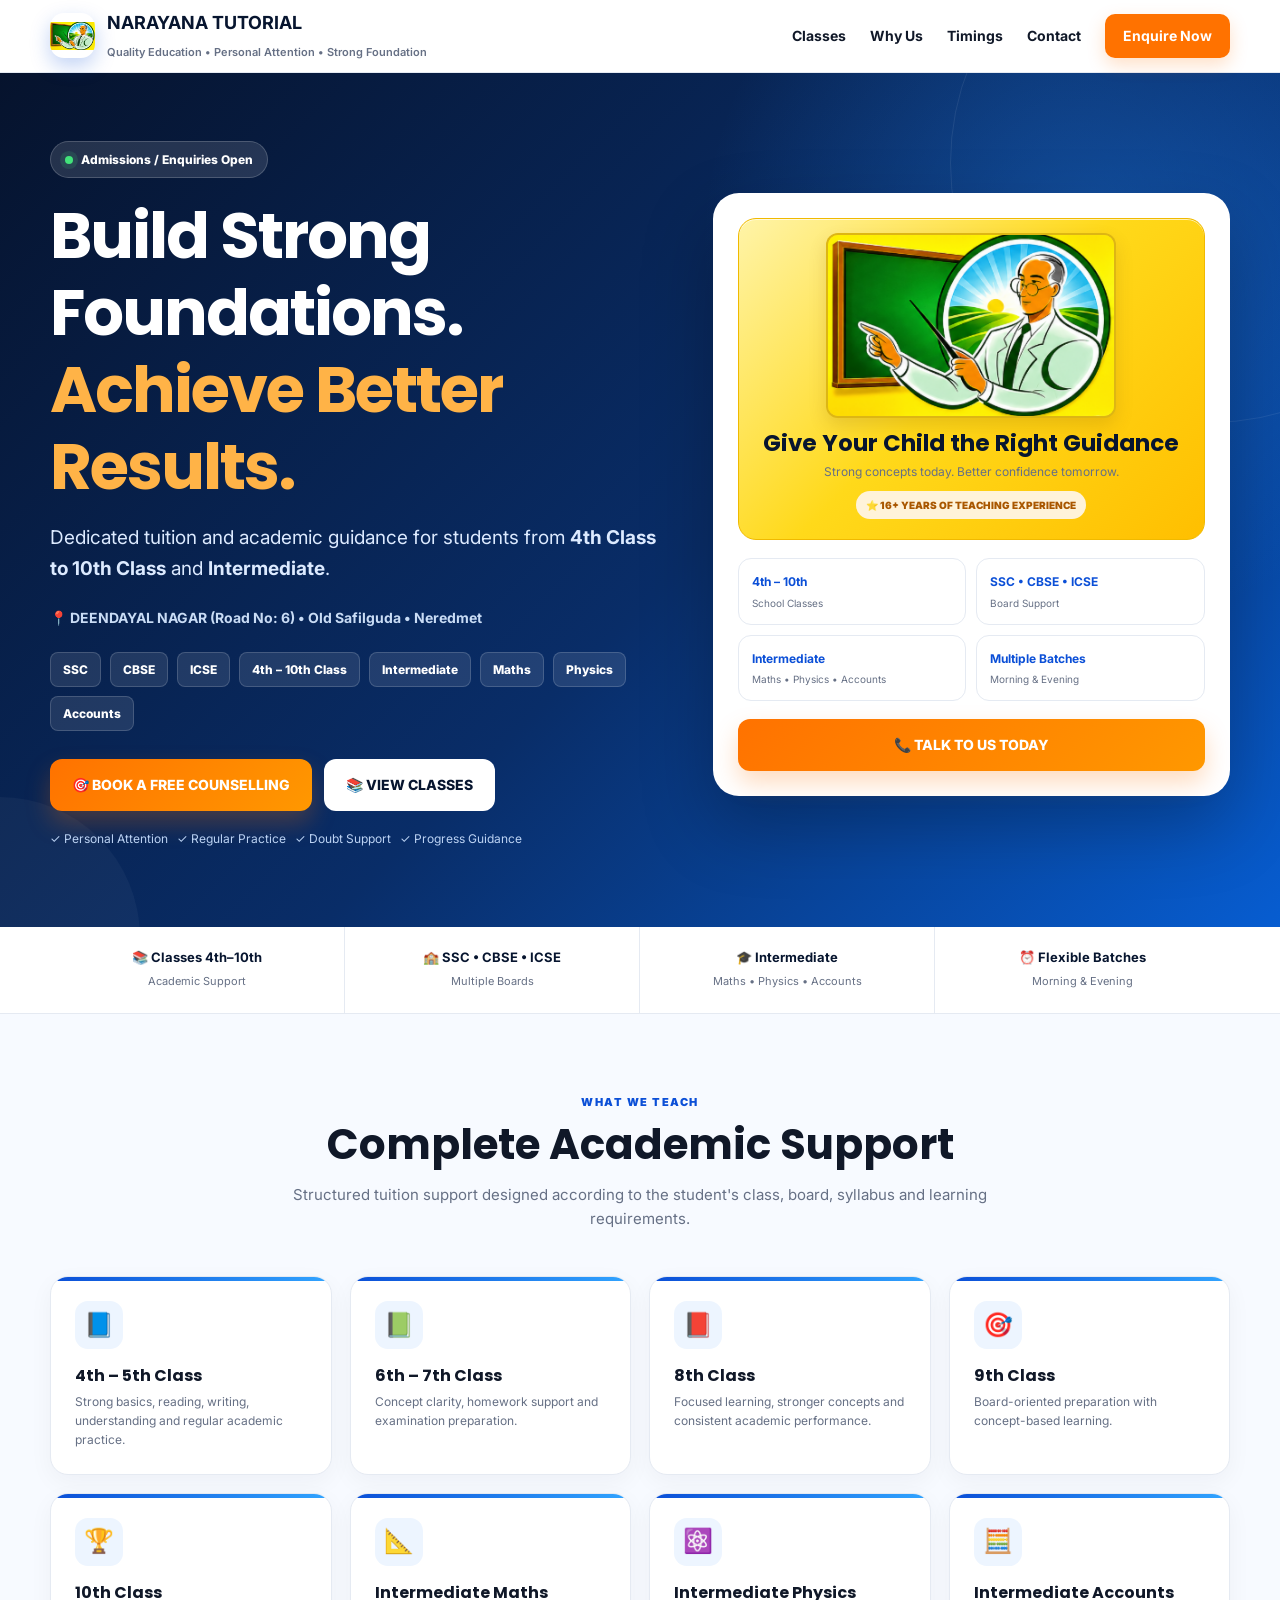
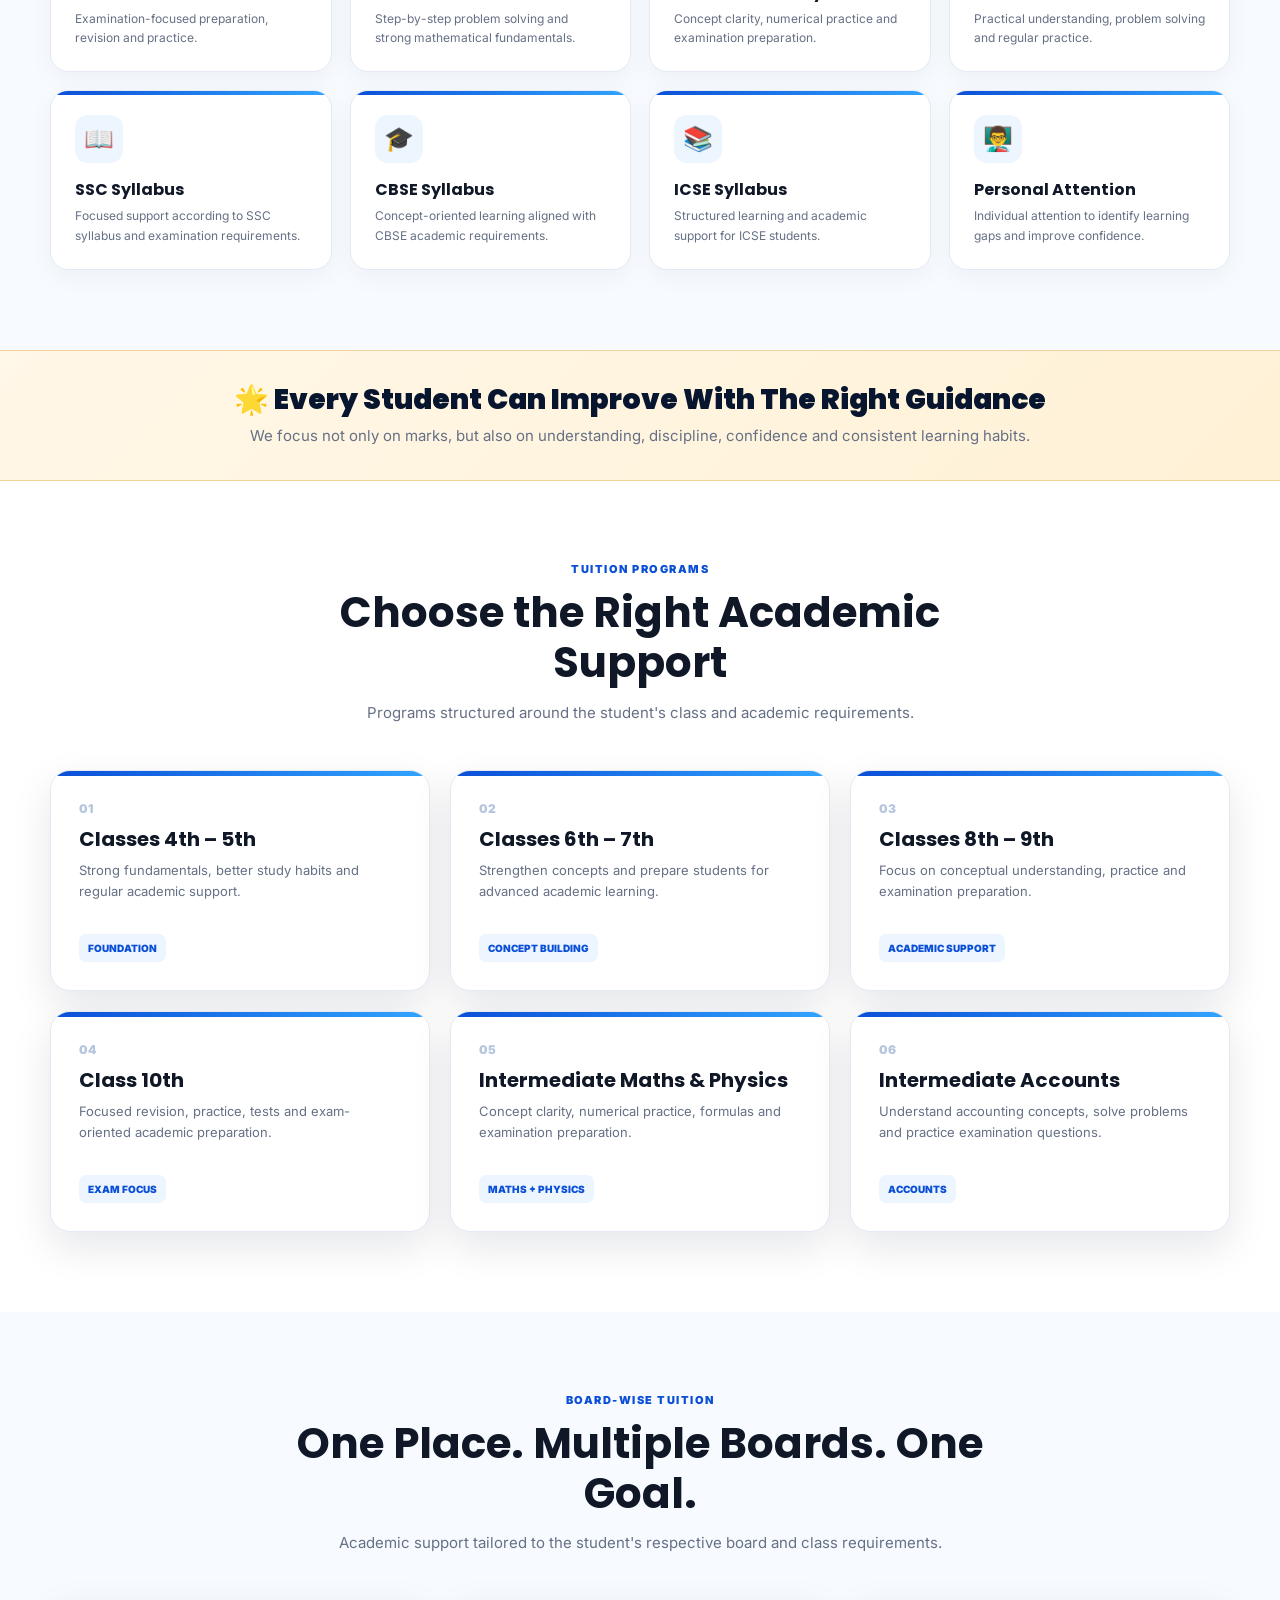
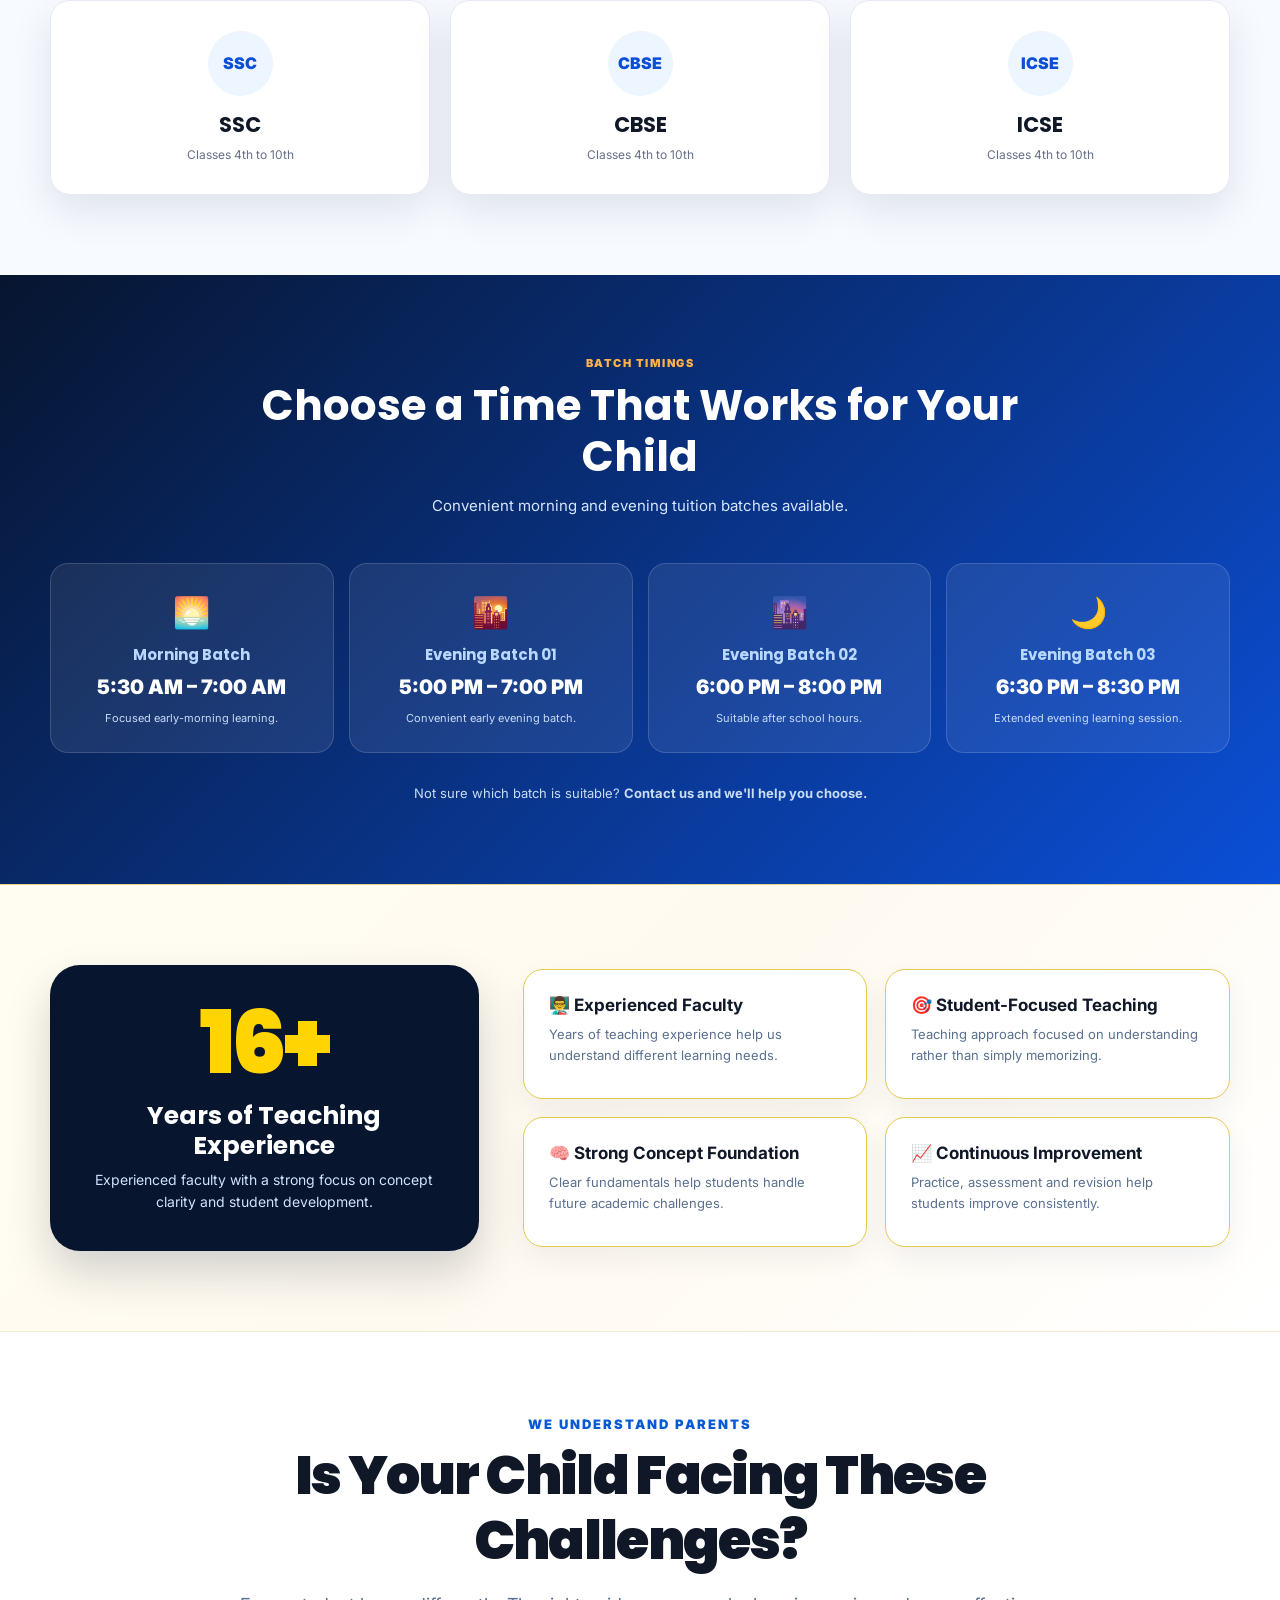
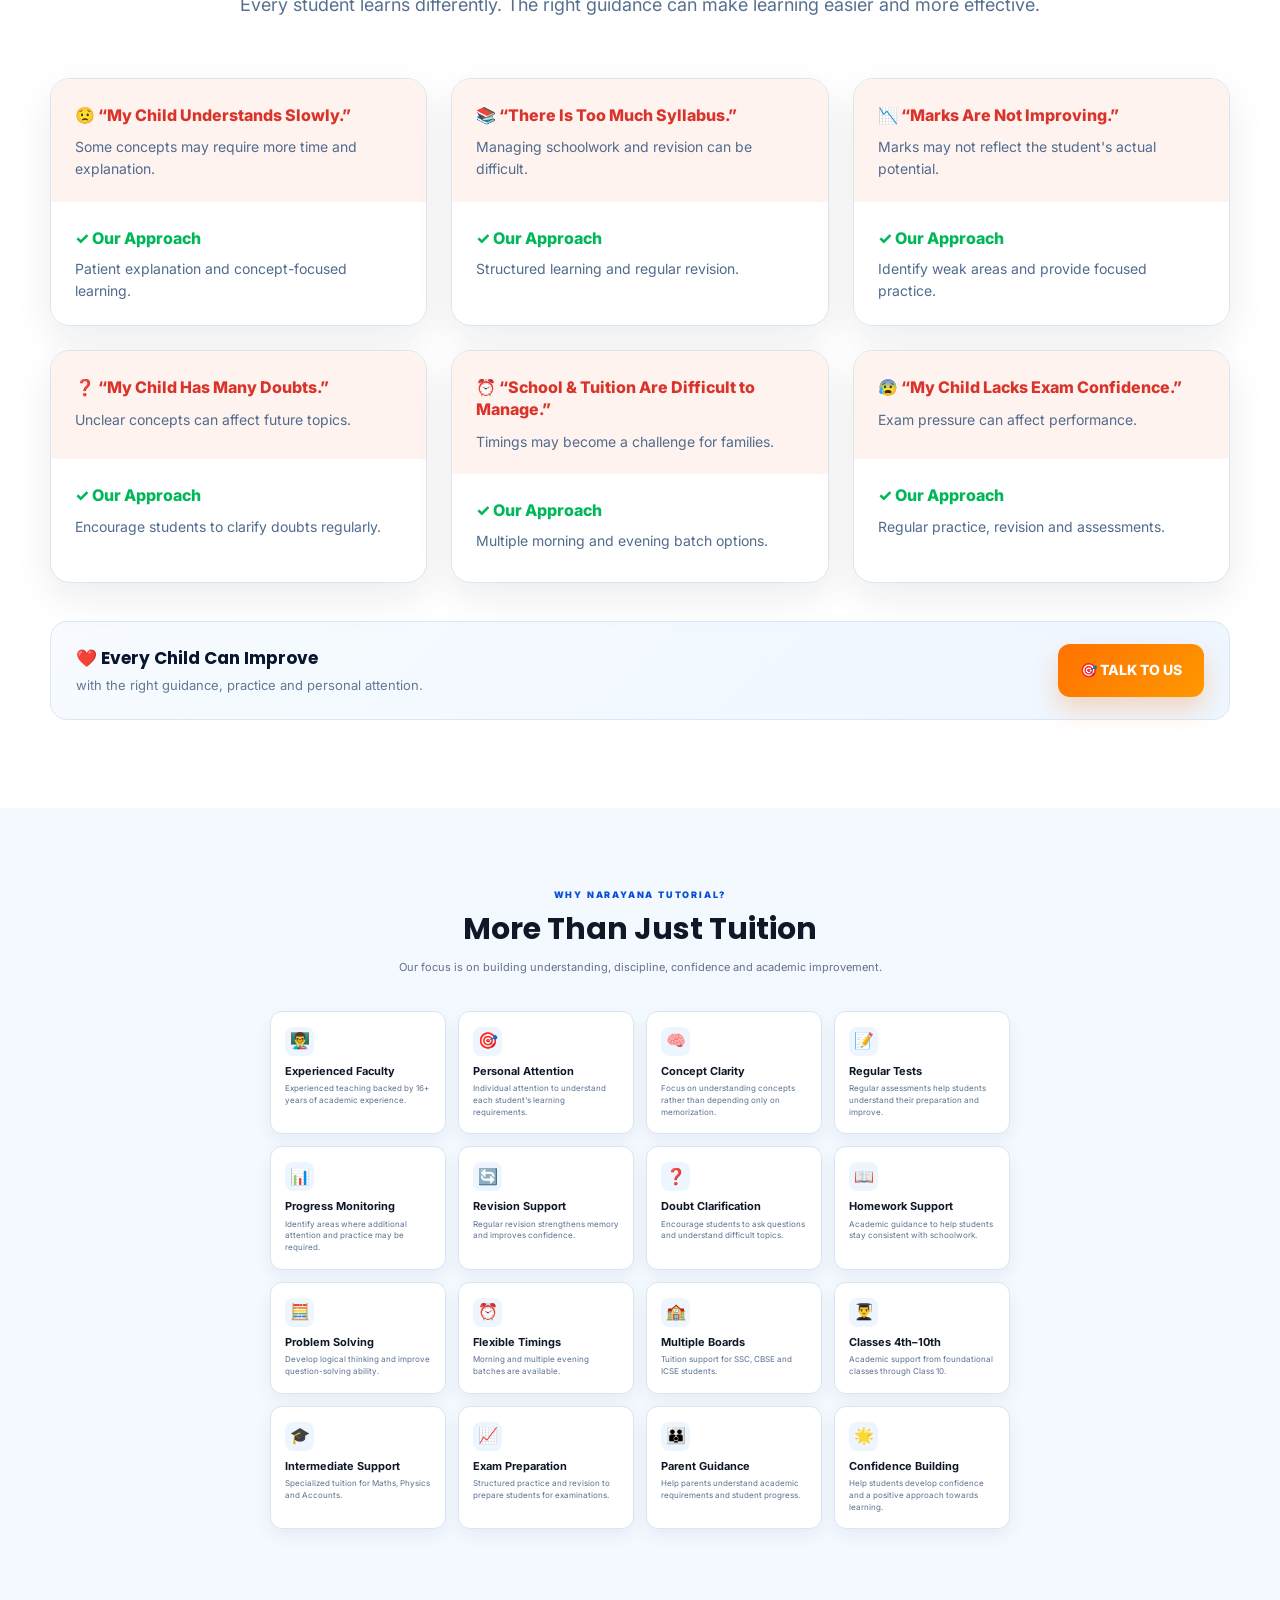
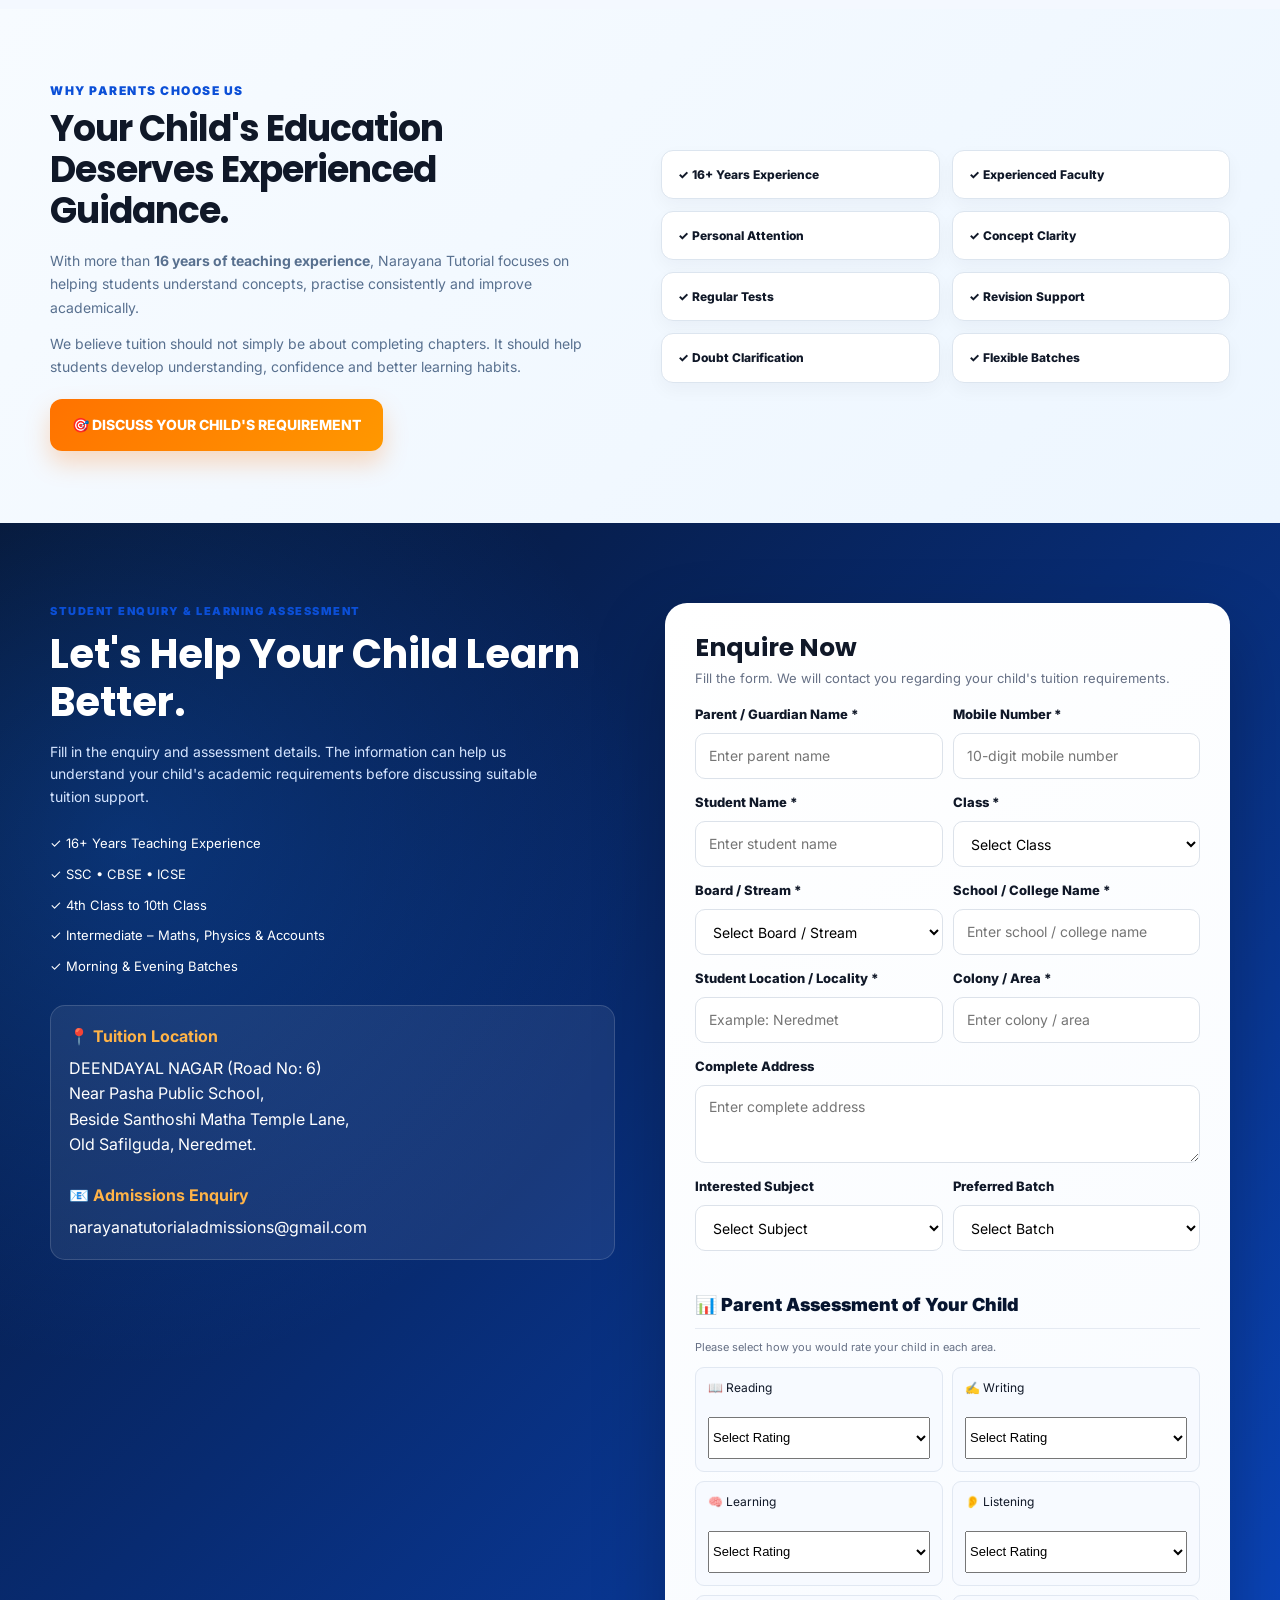
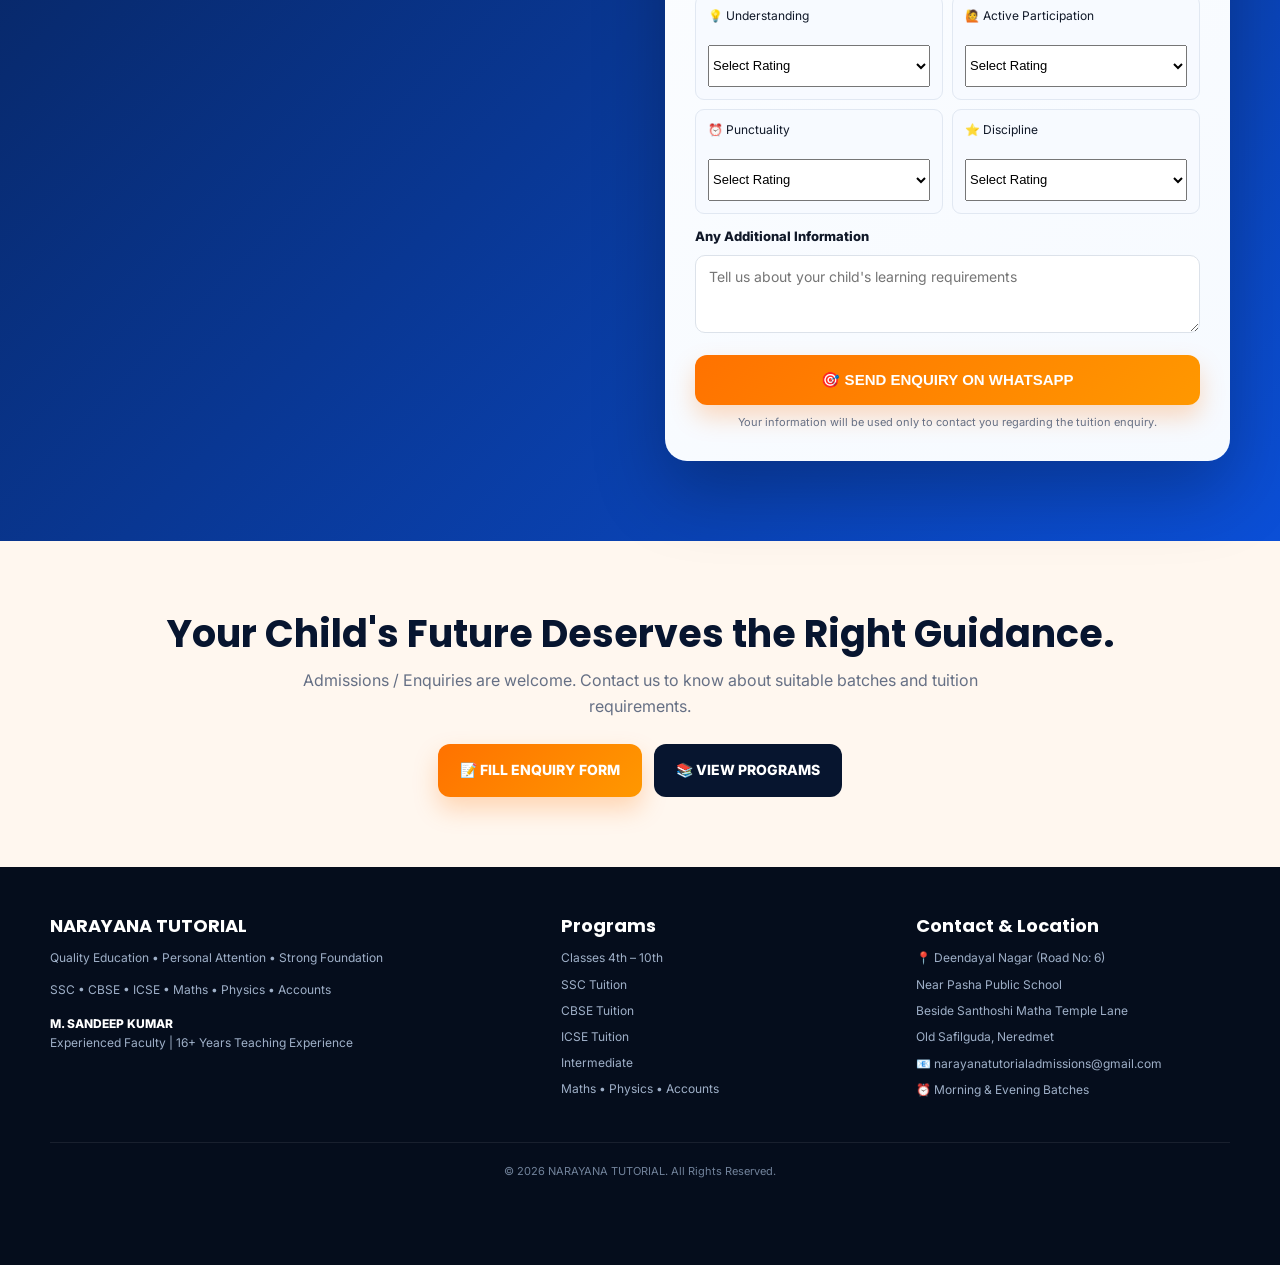
==== commit 7167b86a: "Add files via upload" ====
--- a/index.html
+++ b/index.html
@@ -1664,88 +1664,52 @@
 */
 const PHONE_NUMBER = "919618328100";
 
-document.getElementById("enquiryForm").addEventListener("submit", function(e){
-    e.preventDefault();
-
-    const get = id => document.getElementById(id)?.value.trim() || "Not provided";
-
-    const message = `Hello Narayana Tutorial,
-
-I would like to enquire about tuition.
-
-Parent Name: ${get("parentName")}
-Mobile: ${get("phone")}
-Student Name: ${get("studentName")}
-Class: ${get("studentClass")}
-Board/Stream: ${get("board")}
-School/College: ${get("school")}
-Student Location: ${get("studentLocation")}
-Colony/Area: ${get("colony")}
-Complete Address: ${get("address")}
-Interested Subject: ${get("subject")}
-Preferred Batch: ${get("batch")}
-
-Parent Assessment:
-Reading: ${document.querySelector('[name="Reading Rating"]').value || "Not provided"}
-Writing: ${document.querySelector('[name="Writing Rating"]').value || "Not provided"}
-Learning: ${document.querySelector('[name="Learning Rating"]').value || "Not provided"}
-Listening: ${document.querySelector('[name="Listening Rating"]').value || "Not provided"}
-Understanding: ${document.querySelector('[name="Understanding Rating"]').value || "Not provided"}
-Active Participation: ${document.querySelector('[name="Active Participation Rating"]').value || "Not provided"}
-Punctuality: ${document.querySelector('[name="Punctuality Rating"]').value || "Not provided"}
-Discipline: ${document.querySelector('[name="Discipline Rating"]').value || "Not provided"}
-
-Additional Information: ${get("additional")}
-
-Please contact me regarding the tuition details.`;
-
-    if(!/^[0-9]{10,15}$/.test(PHONE_NUMBER.replace(/\D/g,""))){
-        alert("Please update PHONE_NUMBER in the HTML before using the WhatsApp enquiry button.");
-        return;
-    }
-
-    const whatsappURL = "https://wa.me/" + PHONE_NUMBER.replace(/\D/g,"") + "?text=" + encodeURIComponent(message);
-    window.open(whatsappURL, "_blank");
-});
-</script>
-
-    document.getElementById('enquiryForm').addEventListener('submit', async function(e) {
+document.getElementById('enquiryForm').addEventListener('submit', async function(e) {
     e.preventDefault();
     const form = e.target;
     const submitBtn = form.querySelector('button[type="submit"]');
-    
+
     // Make sure this matches your LATEST Web App URL from Step 2
     const googleScriptUrl = "https://script.google.com/macros/s/AKfycbzgRcI4h3nPTkg6Y_FtNyaN8011ZDp0kPuNb5alee5xIewQQEG_DQUM2Yqc_77lcsRe/exec";
-    
-    const whatsappNumber = "919618328100"; // Replace with your actual 10-digit number
+
+    const whatsappNumber = PHONE_NUMBER;
+
+    if (!/^[0-9]{10,15}$/.test(whatsappNumber.replace(/\D/g, ""))) {
+        alert("Please update PHONE_NUMBER in the HTML before using the WhatsApp enquiry button.");
+        return;
+    }
 
     if (submitBtn) {
         submitBtn.disabled = true;
         submitBtn.innerText = "Submitting...";
     }
 
+    const getVal = id => document.getElementById(id)?.value.trim() || "";
+    const getByName = name => document.querySelector(`[name="${name}"]`)?.value.trim() || "";
+
+    // IDs below match the actual field IDs in the form above.
     const payload = {
         source: "Website Form",
-        student_name: document.getElementById('student_name')?.value || "",
-        class_grade: document.getElementById('class_grade')?.value || "",
-        board: document.getElementById('board')?.value || "",
-        school_name: document.getElementById('school_name')?.value || "",
-        subjects: document.getElementById('subjects')?.value || "",
-        preferred_batch: document.getElementById('preferred_batch')?.value || "",
-        parent_name: document.getElementById('parent_name')?.value || "",
-        mobile_number: document.getElementById('mobile_number')?.value || "",
-        student_location: document.getElementById('student_location')?.value || "",
-        colony_area: document.getElementById('colony_area')?.value || "",
-        complete_address: document.getElementById('complete_address')?.value || "",
-        rating_reading: document.getElementById('rating_reading')?.value || "",
-        rating_writing: document.getElementById('rating_writing')?.value || "",
-        rating_learning: document.getElementById('rating_learning')?.value || "",
-        rating_listening: document.getElementById('rating_listening')?.value || "",
-        rating_understanding: document.getElementById('rating_understanding')?.value || "",
-        rating_participation: document.getElementById('rating_participation')?.value || "",
-        rating_punctuality: document.getElementById('rating_punctuality')?.value || "",
-        rating_discipline: document.getElementById('rating_discipline')?.value || "",
-        additional_info: document.getElementById('additional_info')?.value || ""
+        parent_name: getVal('parentName'),
+        mobile_number: getVal('phone'),
+        student_name: getVal('studentName'),
+        class_grade: getVal('studentClass'),
+        board: getVal('board'),
+        school_name: getVal('school'),
+        student_location: getVal('studentLocation'),
+        colony_area: getVal('colony'),
+        complete_address: getVal('address'),
+        subjects: getVal('subject'),
+        preferred_batch: getVal('batch'),
+        rating_reading: getByName('Reading Rating'),
+        rating_writing: getByName('Writing Rating'),
+        rating_learning: getByName('Learning Rating'),
+        rating_listening: getByName('Listening Rating'),
+        rating_understanding: getByName('Understanding Rating'),
+        rating_participation: getByName('Active Participation Rating'),
+        rating_punctuality: getByName('Punctuality Rating'),
+        rating_discipline: getByName('Discipline Rating'),
+        additional_info: getVal('additional')
     };
 
     const message = `*New Student Enquiry - Narayana Tutorial*
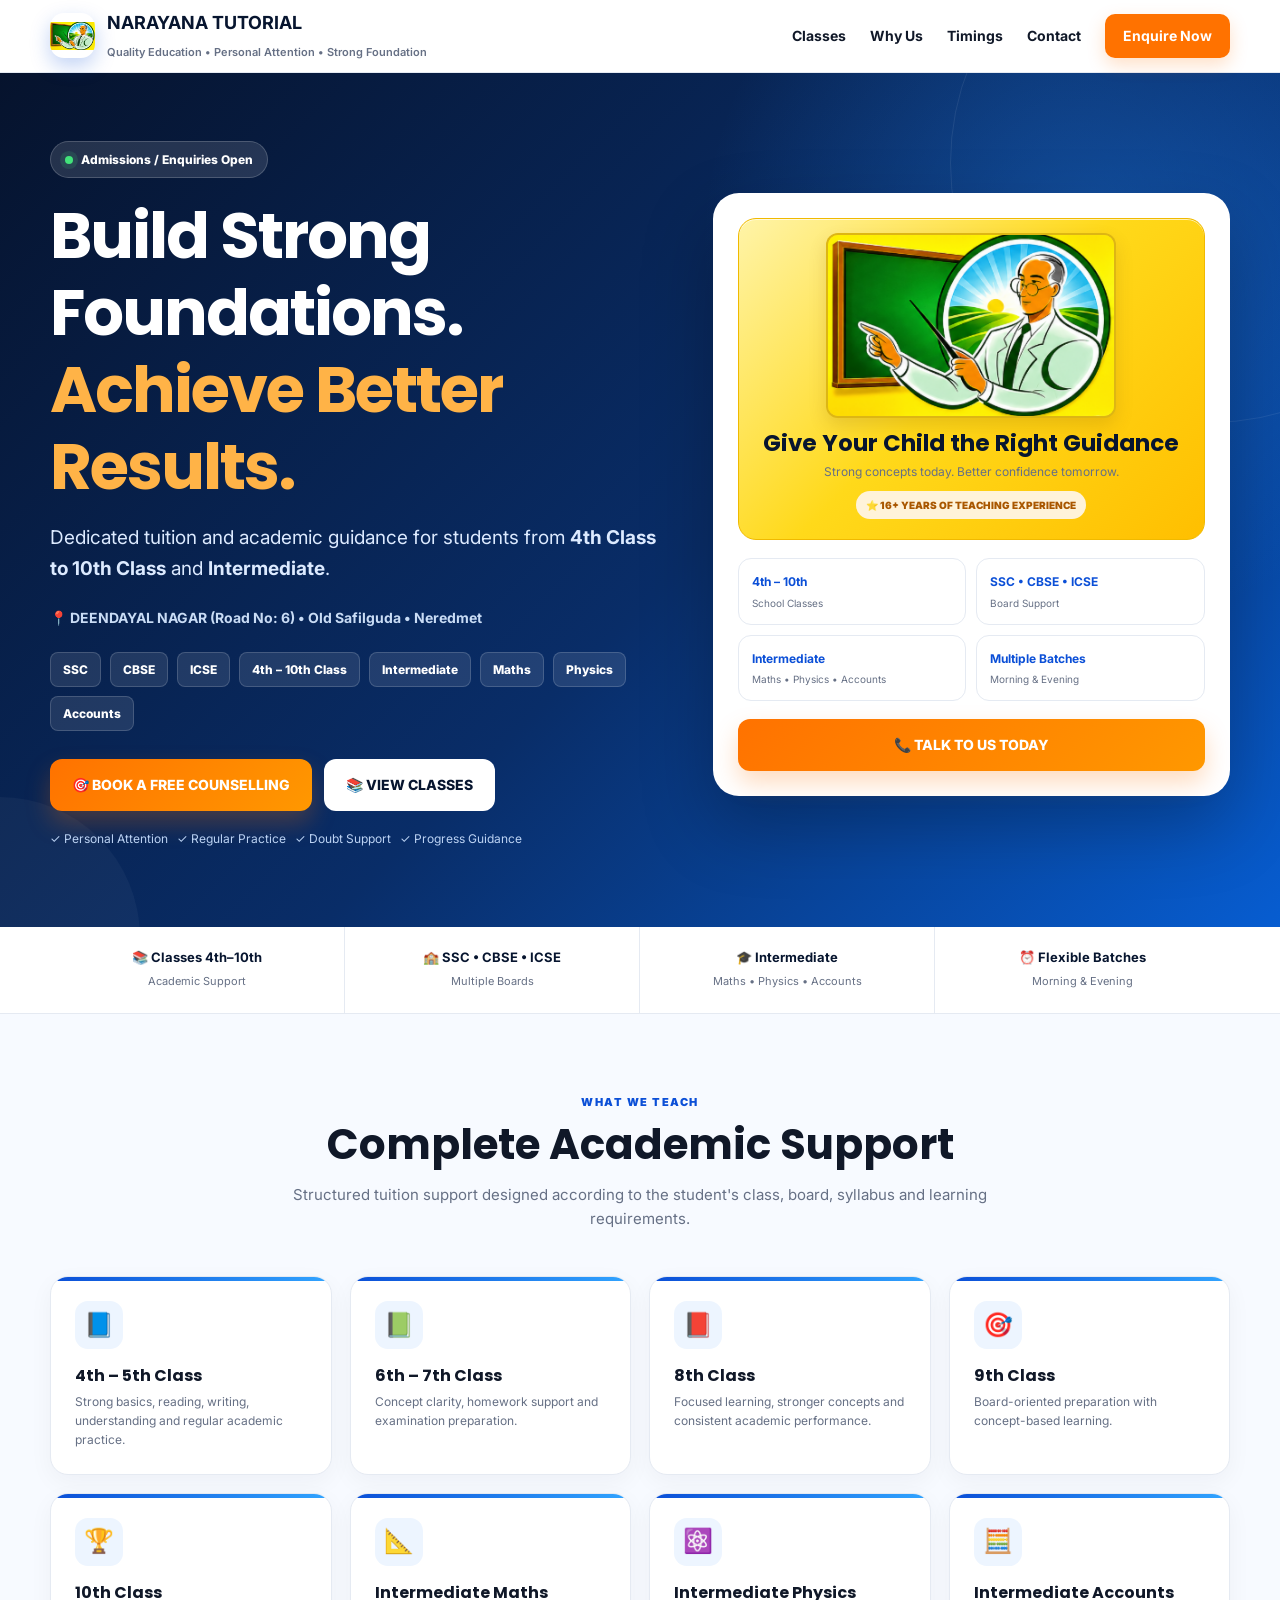
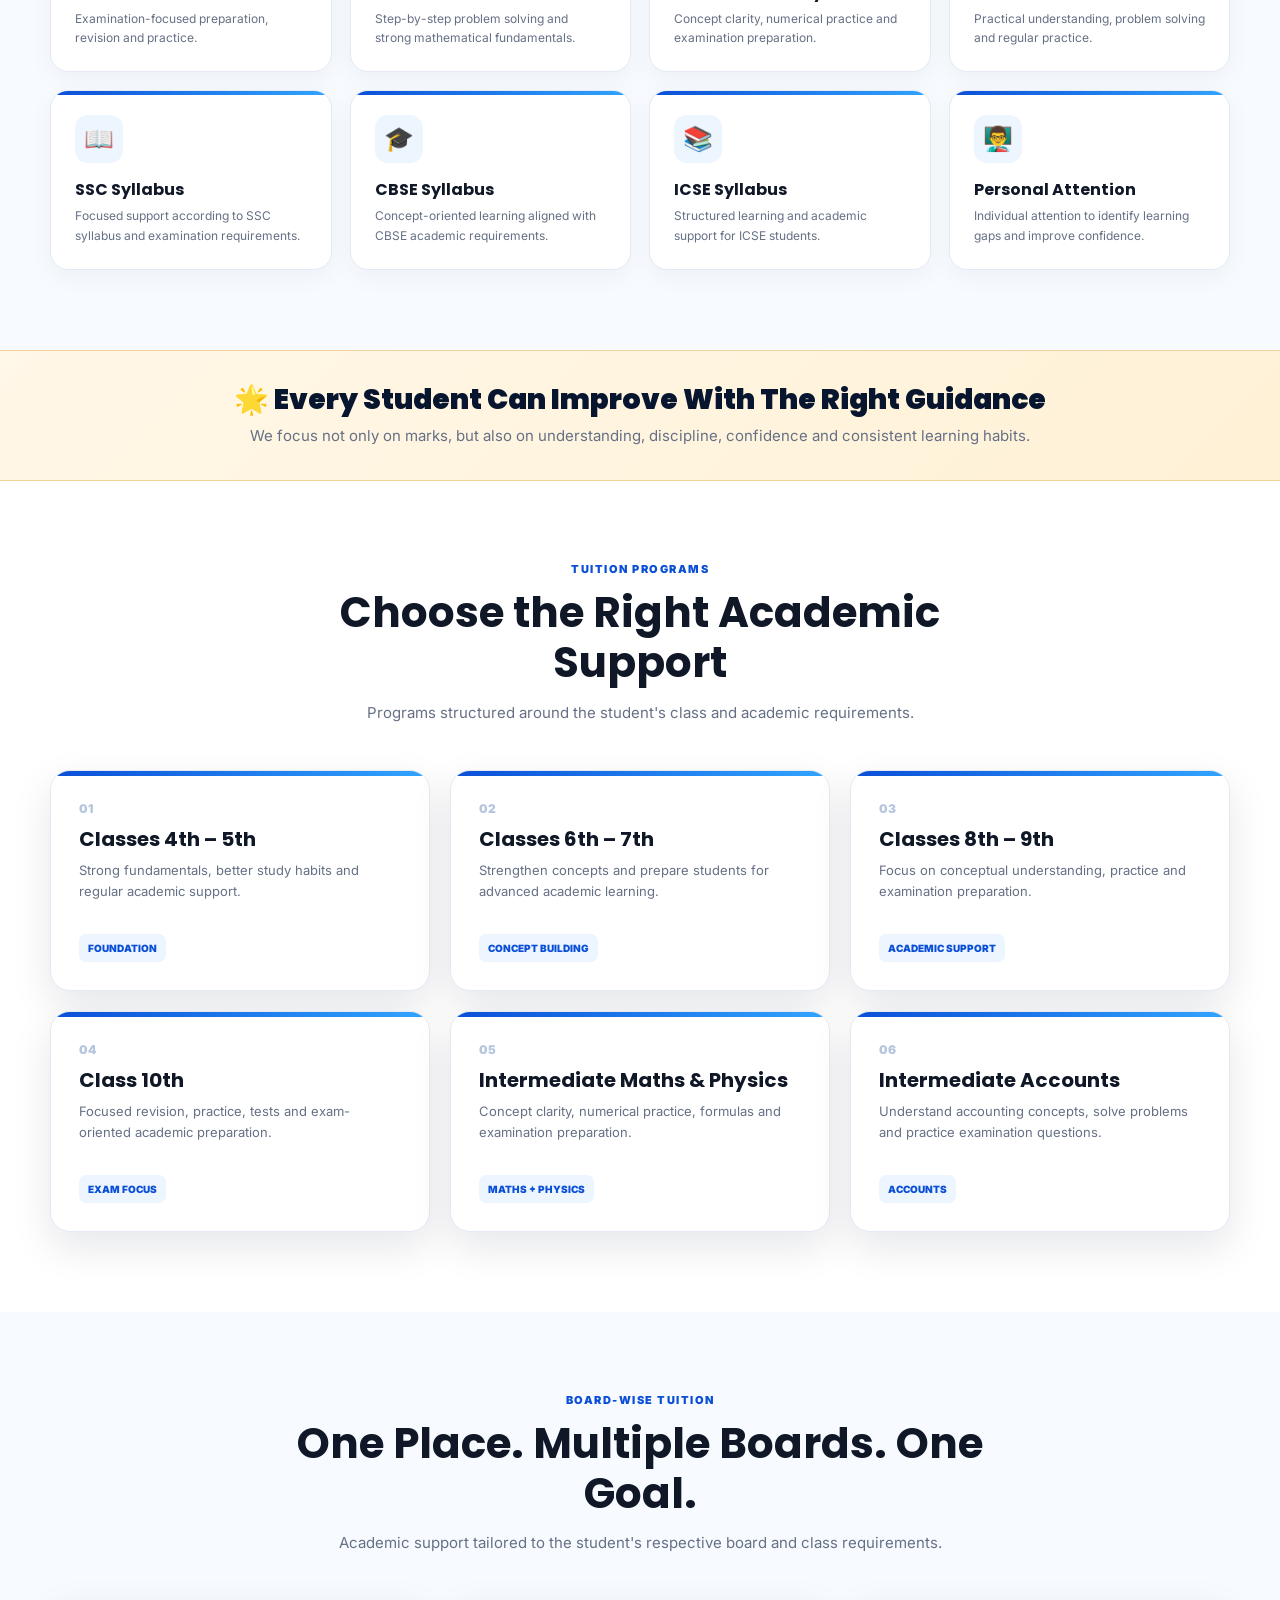
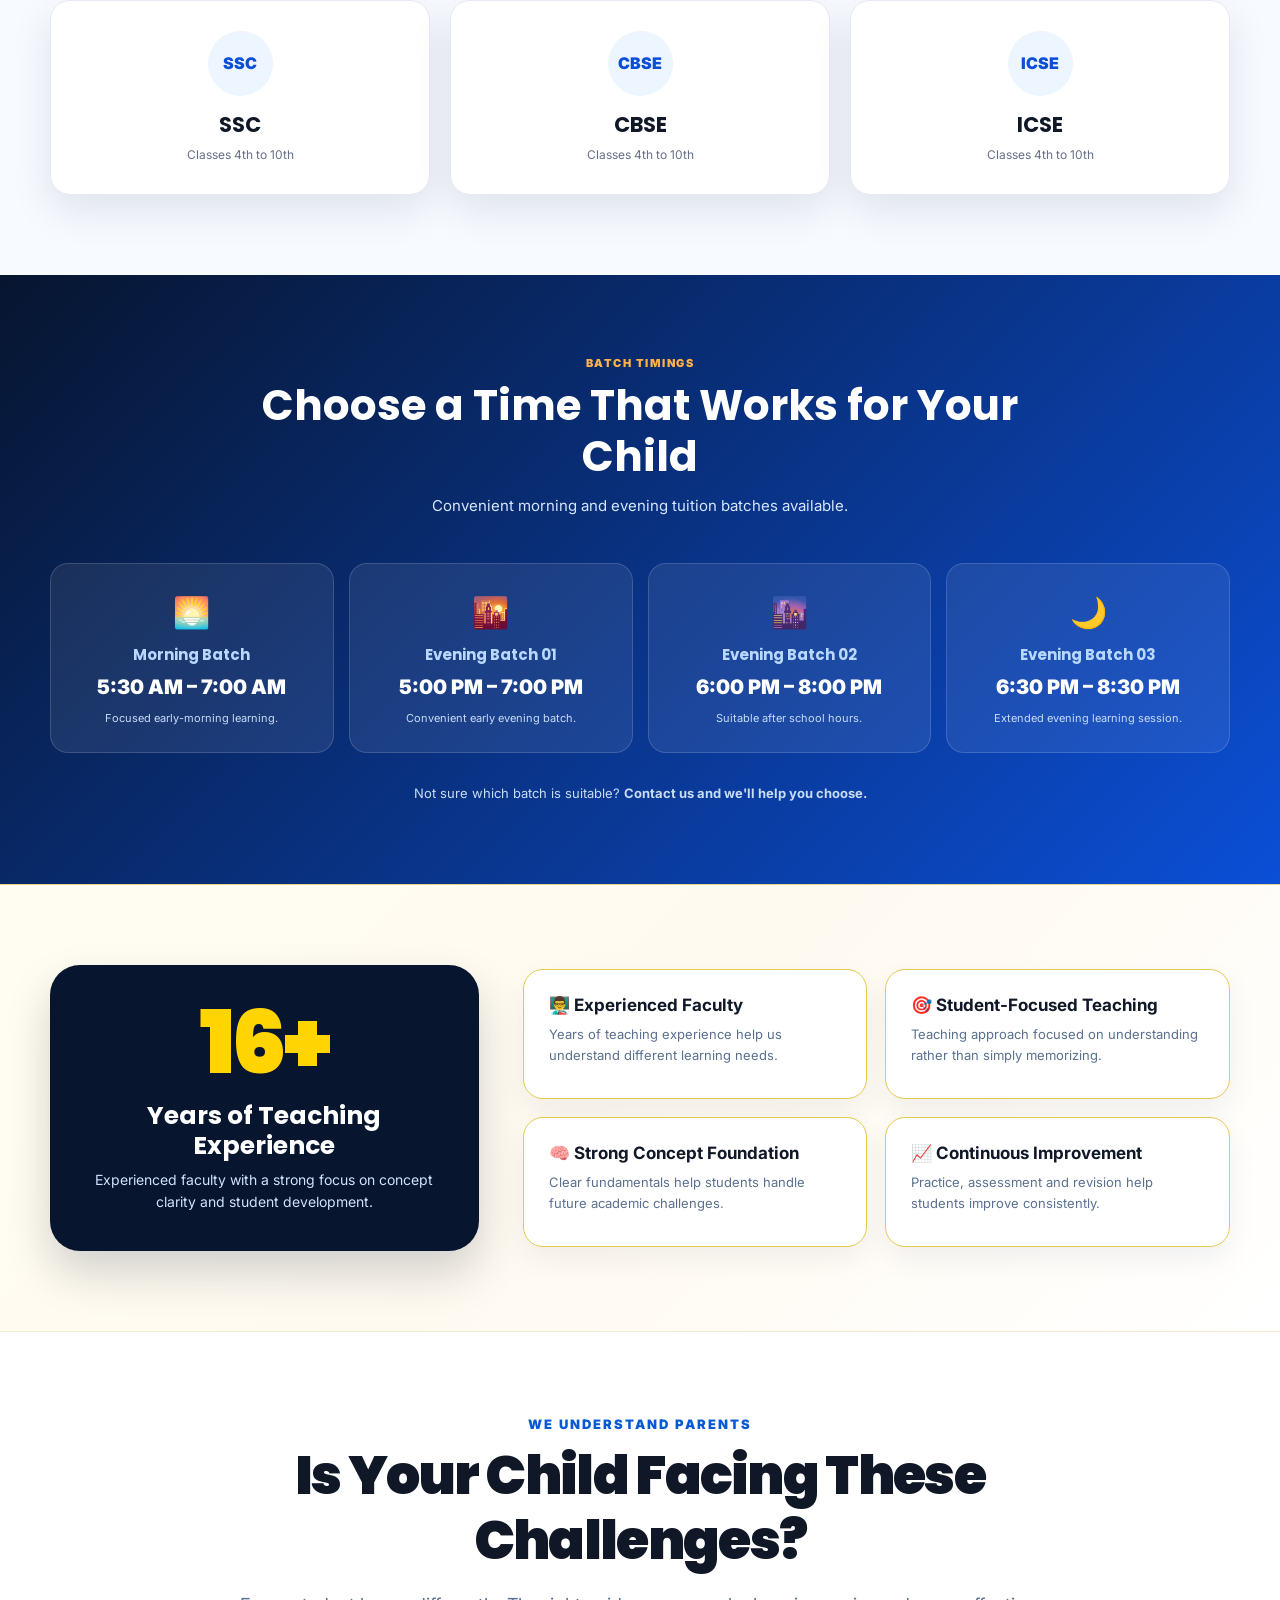
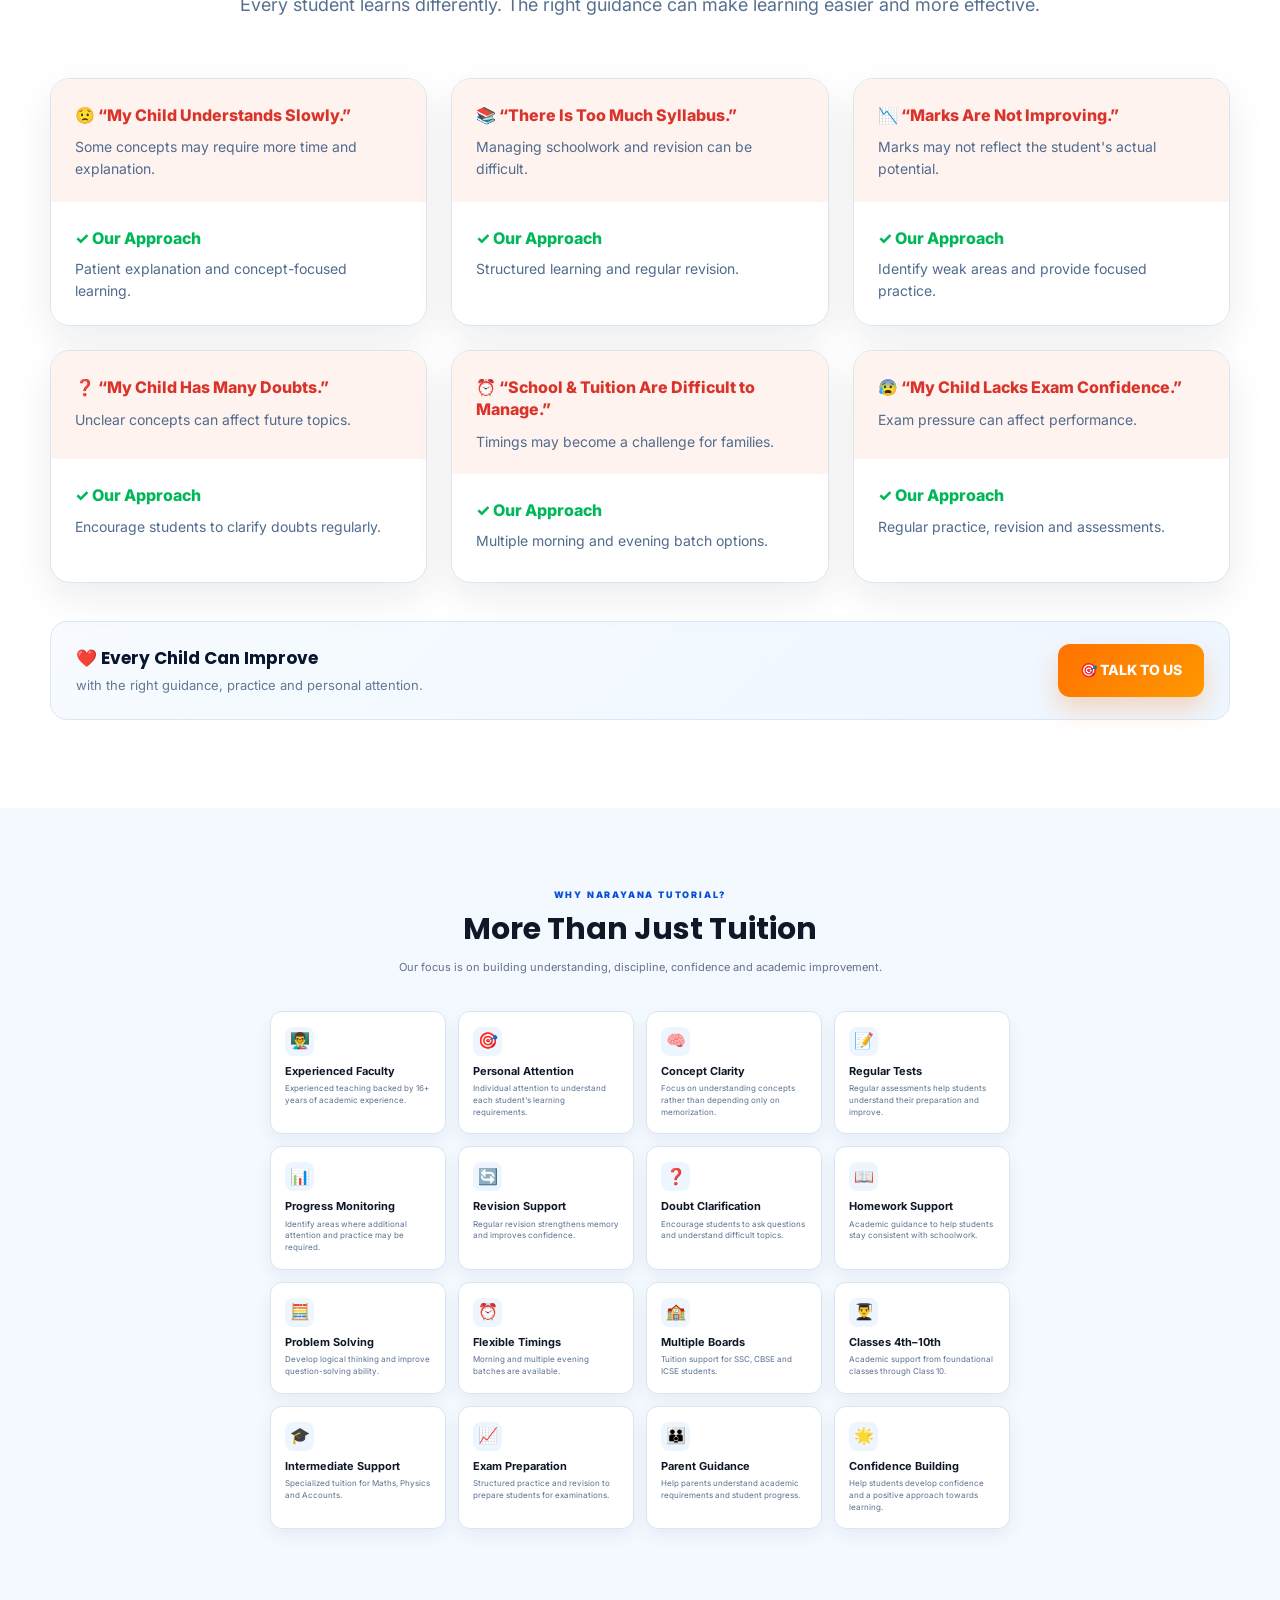
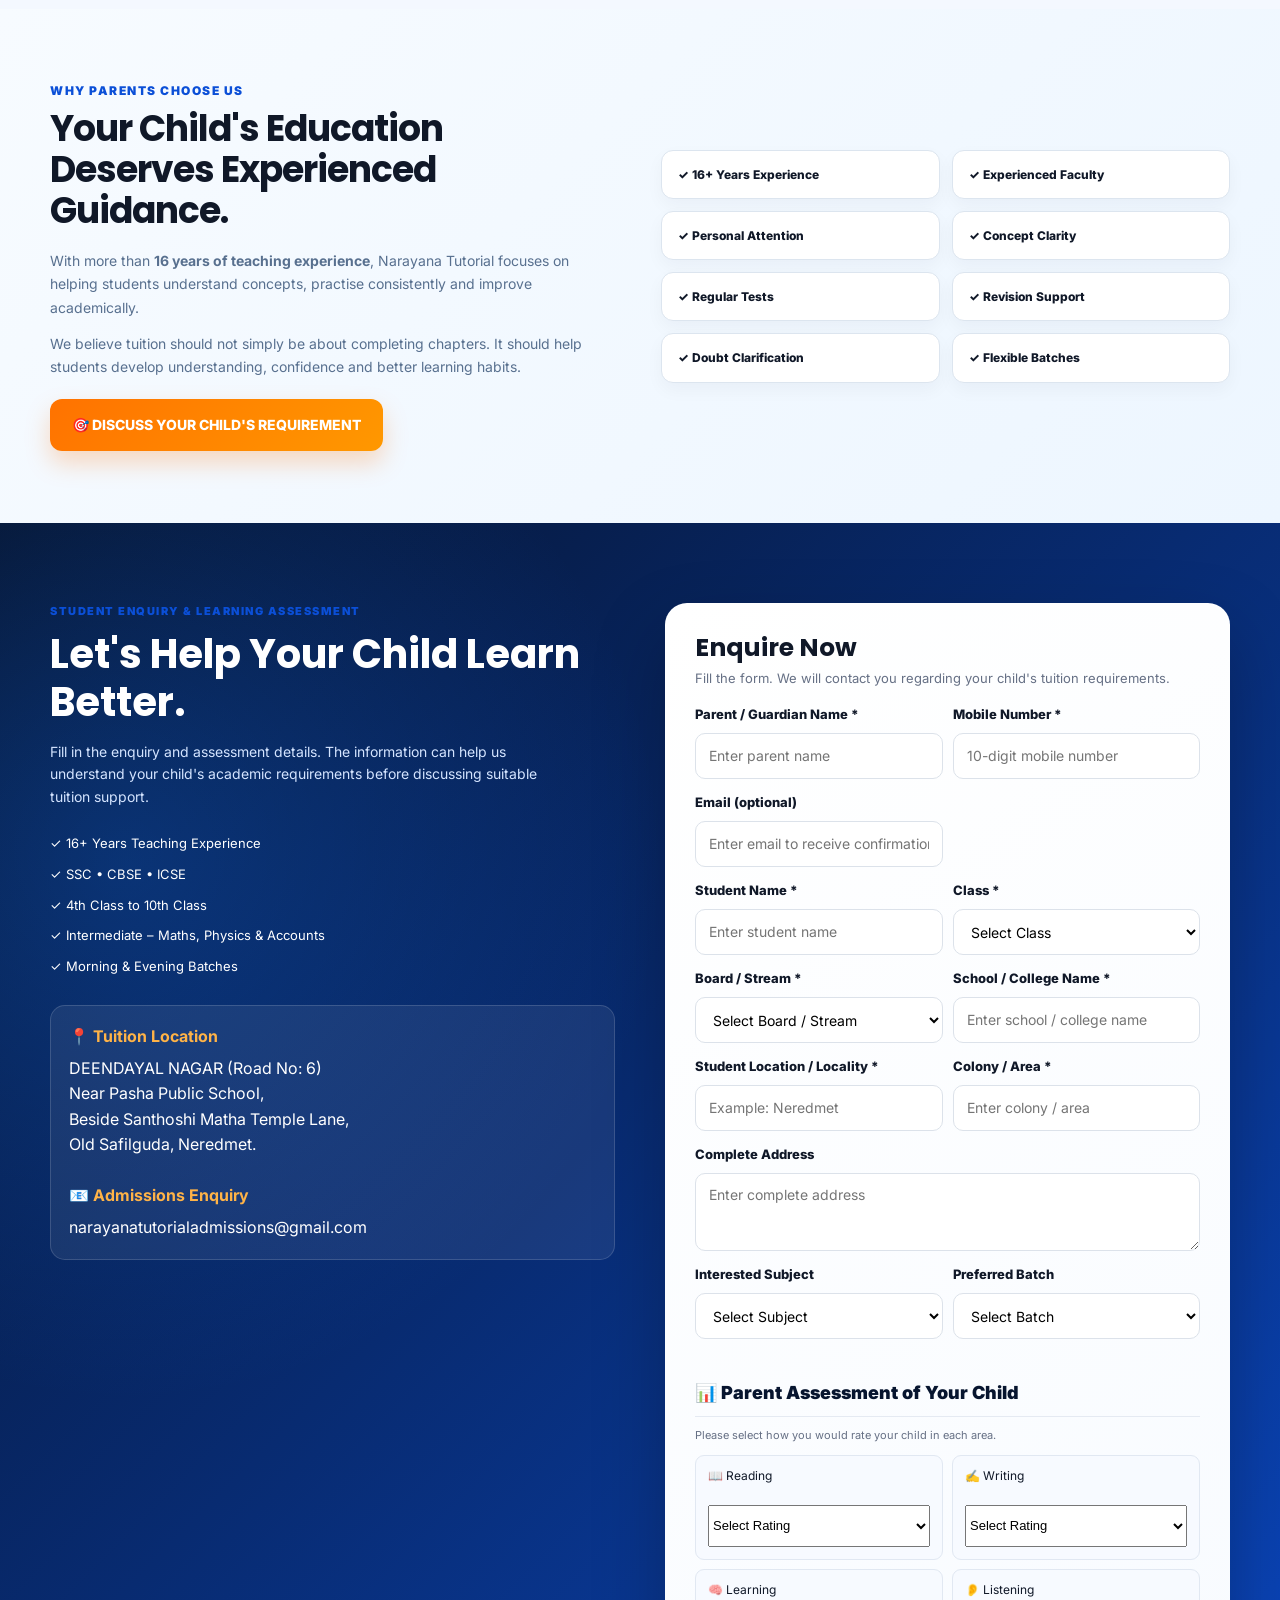
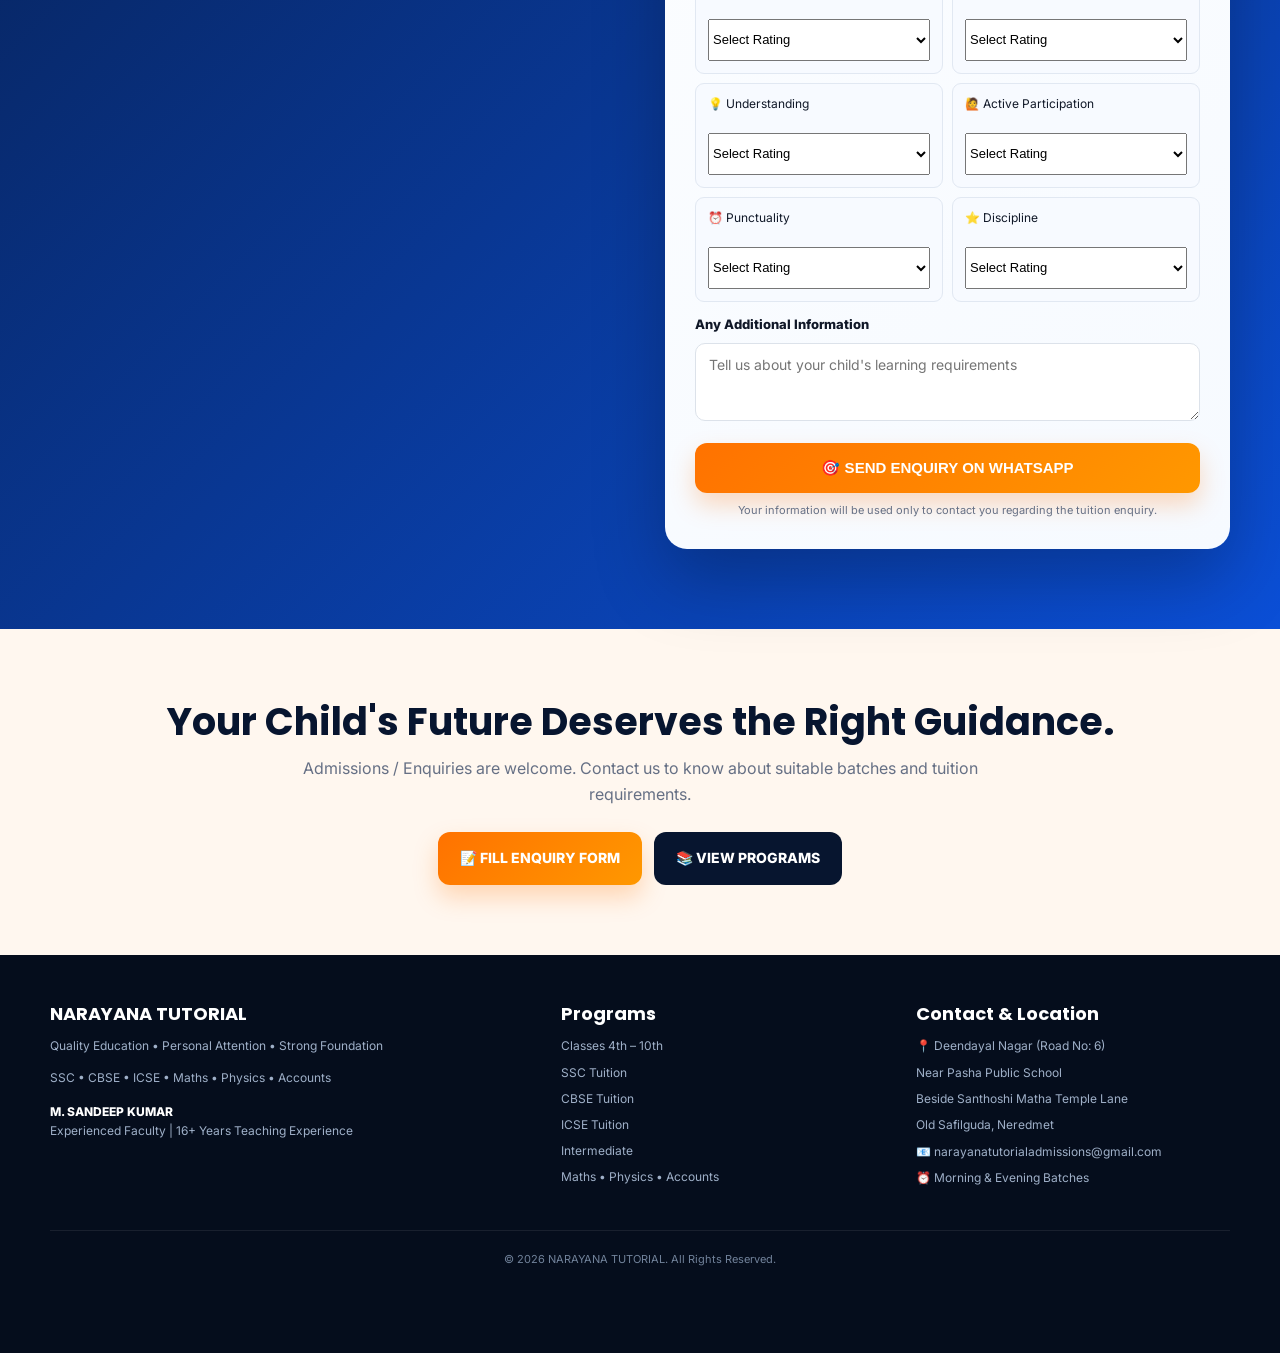
==== commit 9265db1c: "Add files via upload" ====
--- a/index.html
+++ b/index.html
@@ -1527,6 +1527,10 @@
                     </div>
 
                     <div class="form-row">
+                        <div class="form-group"><label>Email (optional)</label><input id="parentEmail" name="Parent Email" type="email" placeholder="Enter email to receive confirmation"></div>
+                    </div>
+
+                    <div class="form-row">
                         <div class="form-group"><label>Student Name *</label><input id="studentName" name="Student Name" type="text" placeholder="Enter student name" required></div>
                         <div class="form-group">
                             <label>Class *</label>
@@ -1692,6 +1696,7 @@
         source: "Website Form",
         parent_name: getVal('parentName'),
         mobile_number: getVal('phone'),
+        parent_email: getVal('parentEmail'),
         student_name: getVal('studentName'),
         class_grade: getVal('studentClass'),
         board: getVal('board'),
@@ -1753,6 +1758,6 @@
     // 3. Redirect to Thank You page AFTER fetch finishes
     window.location.href = "thank-you.html";
 });
-    
+</script>
 </body>
 </html>
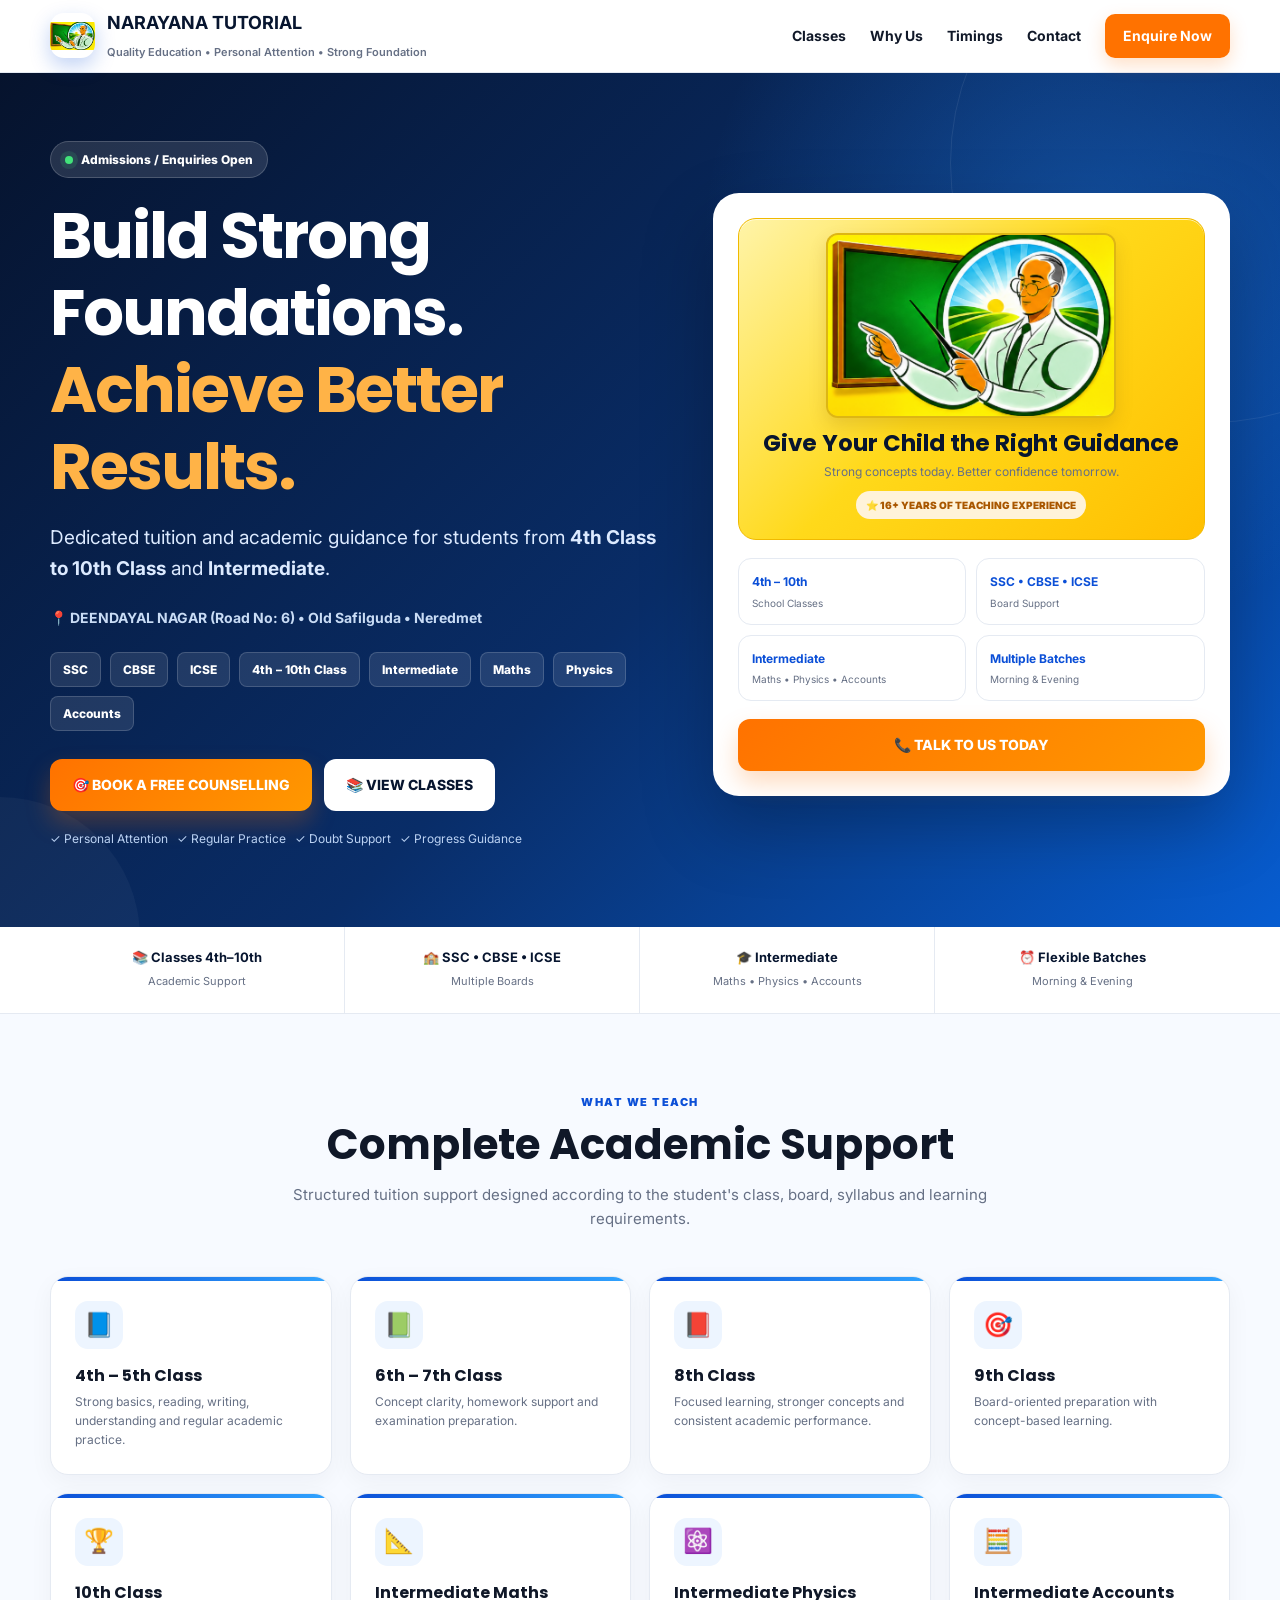
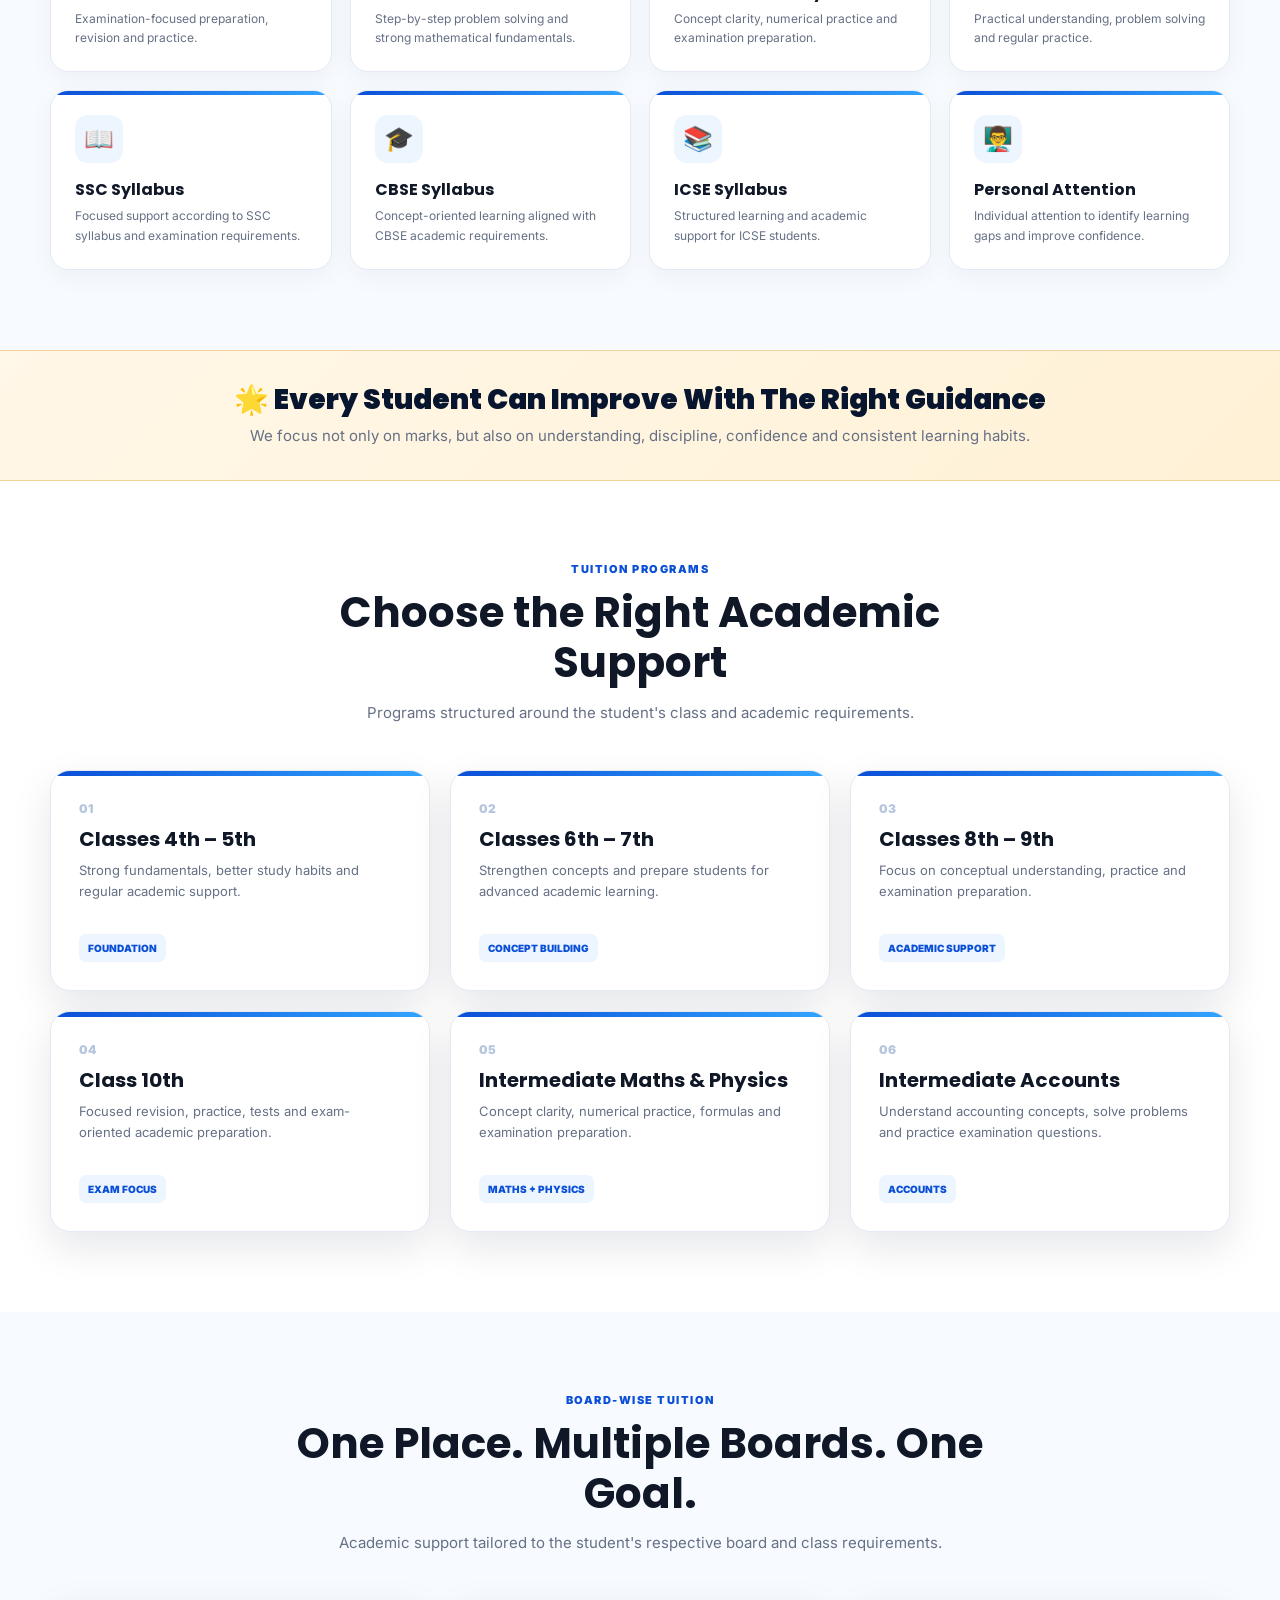
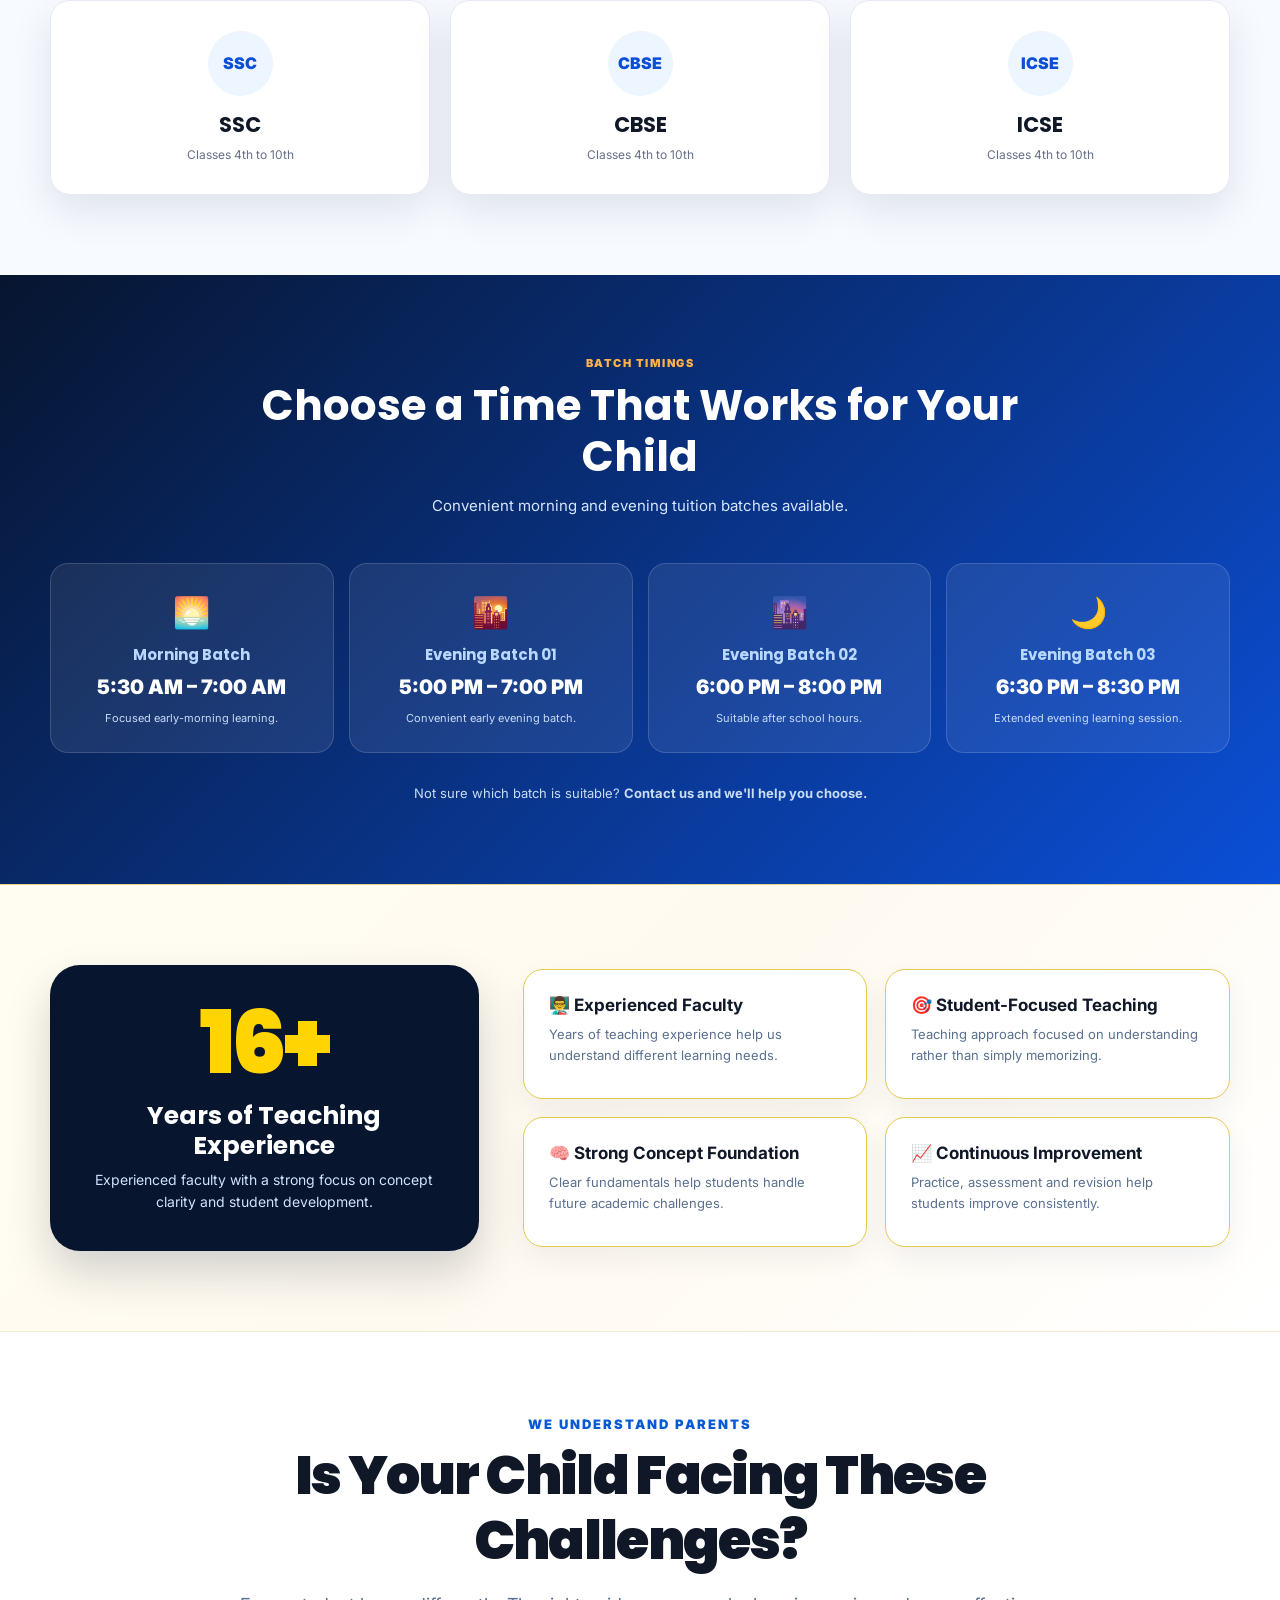
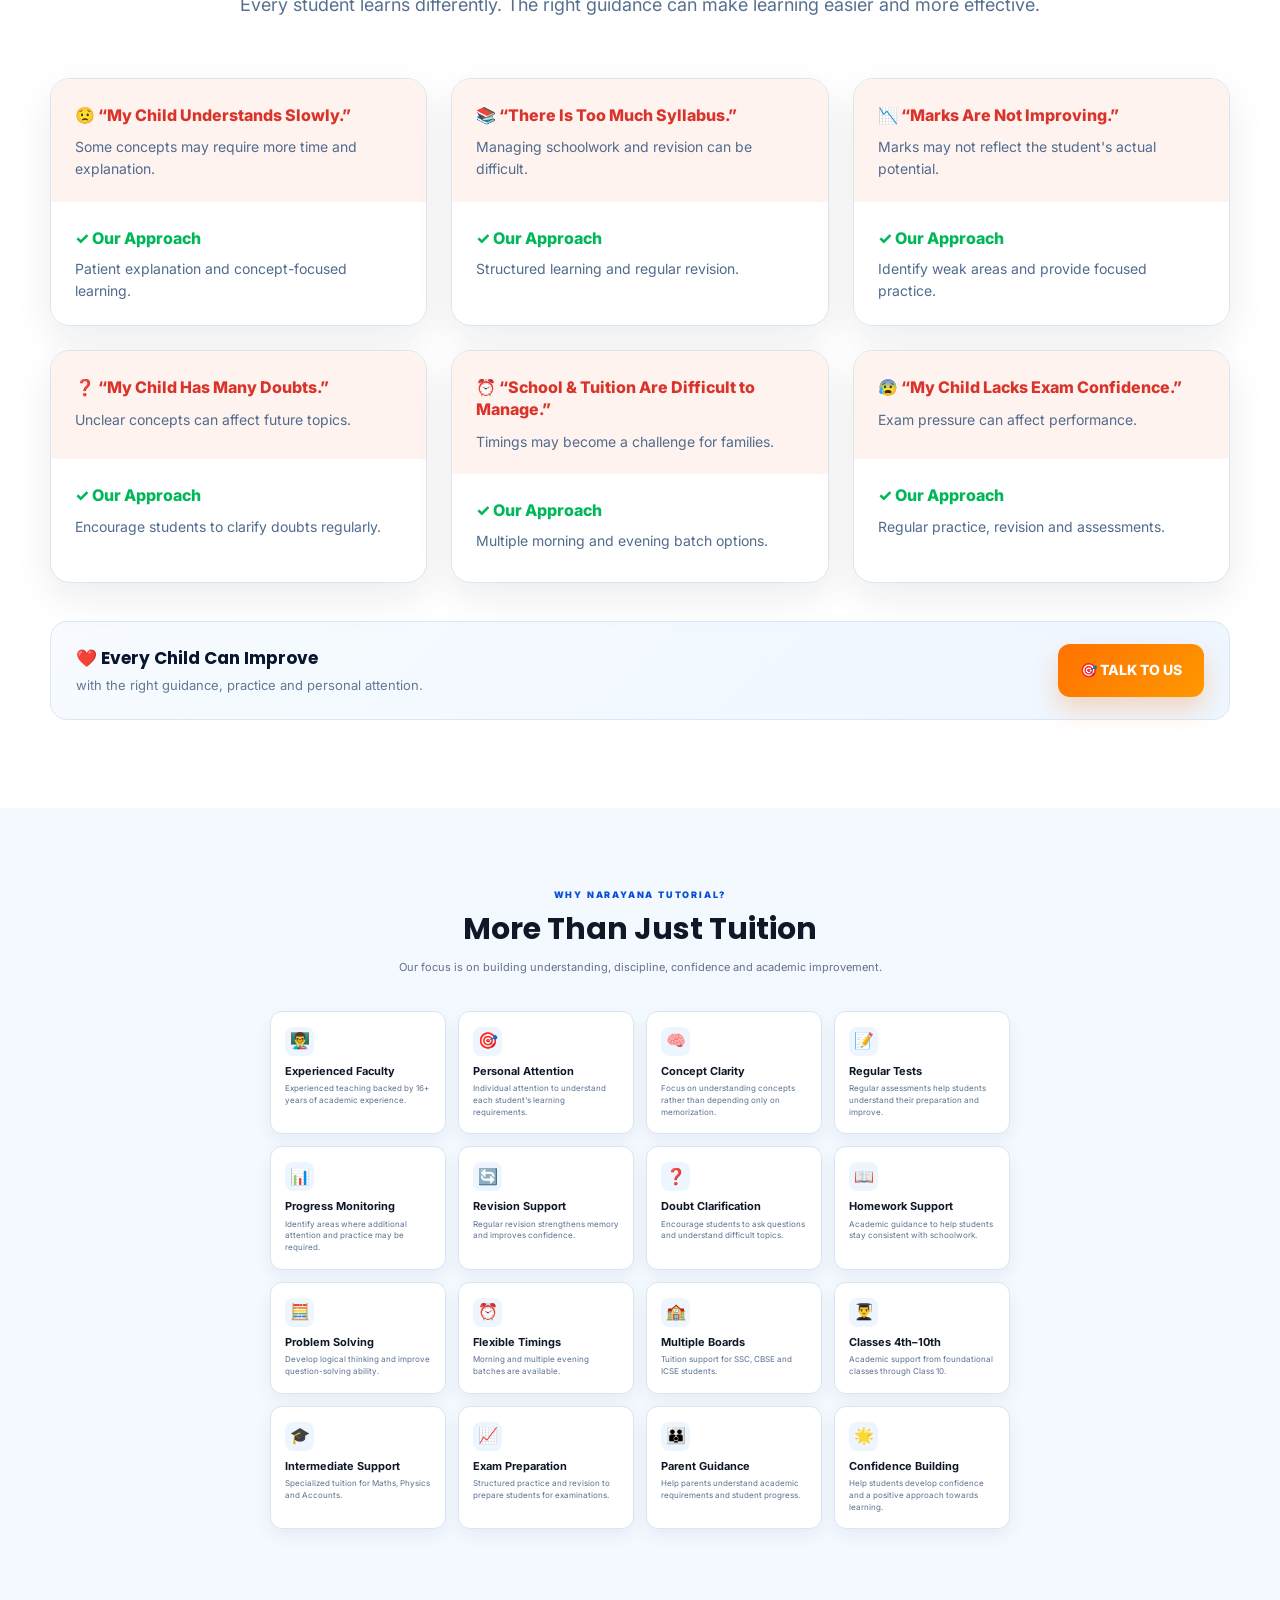
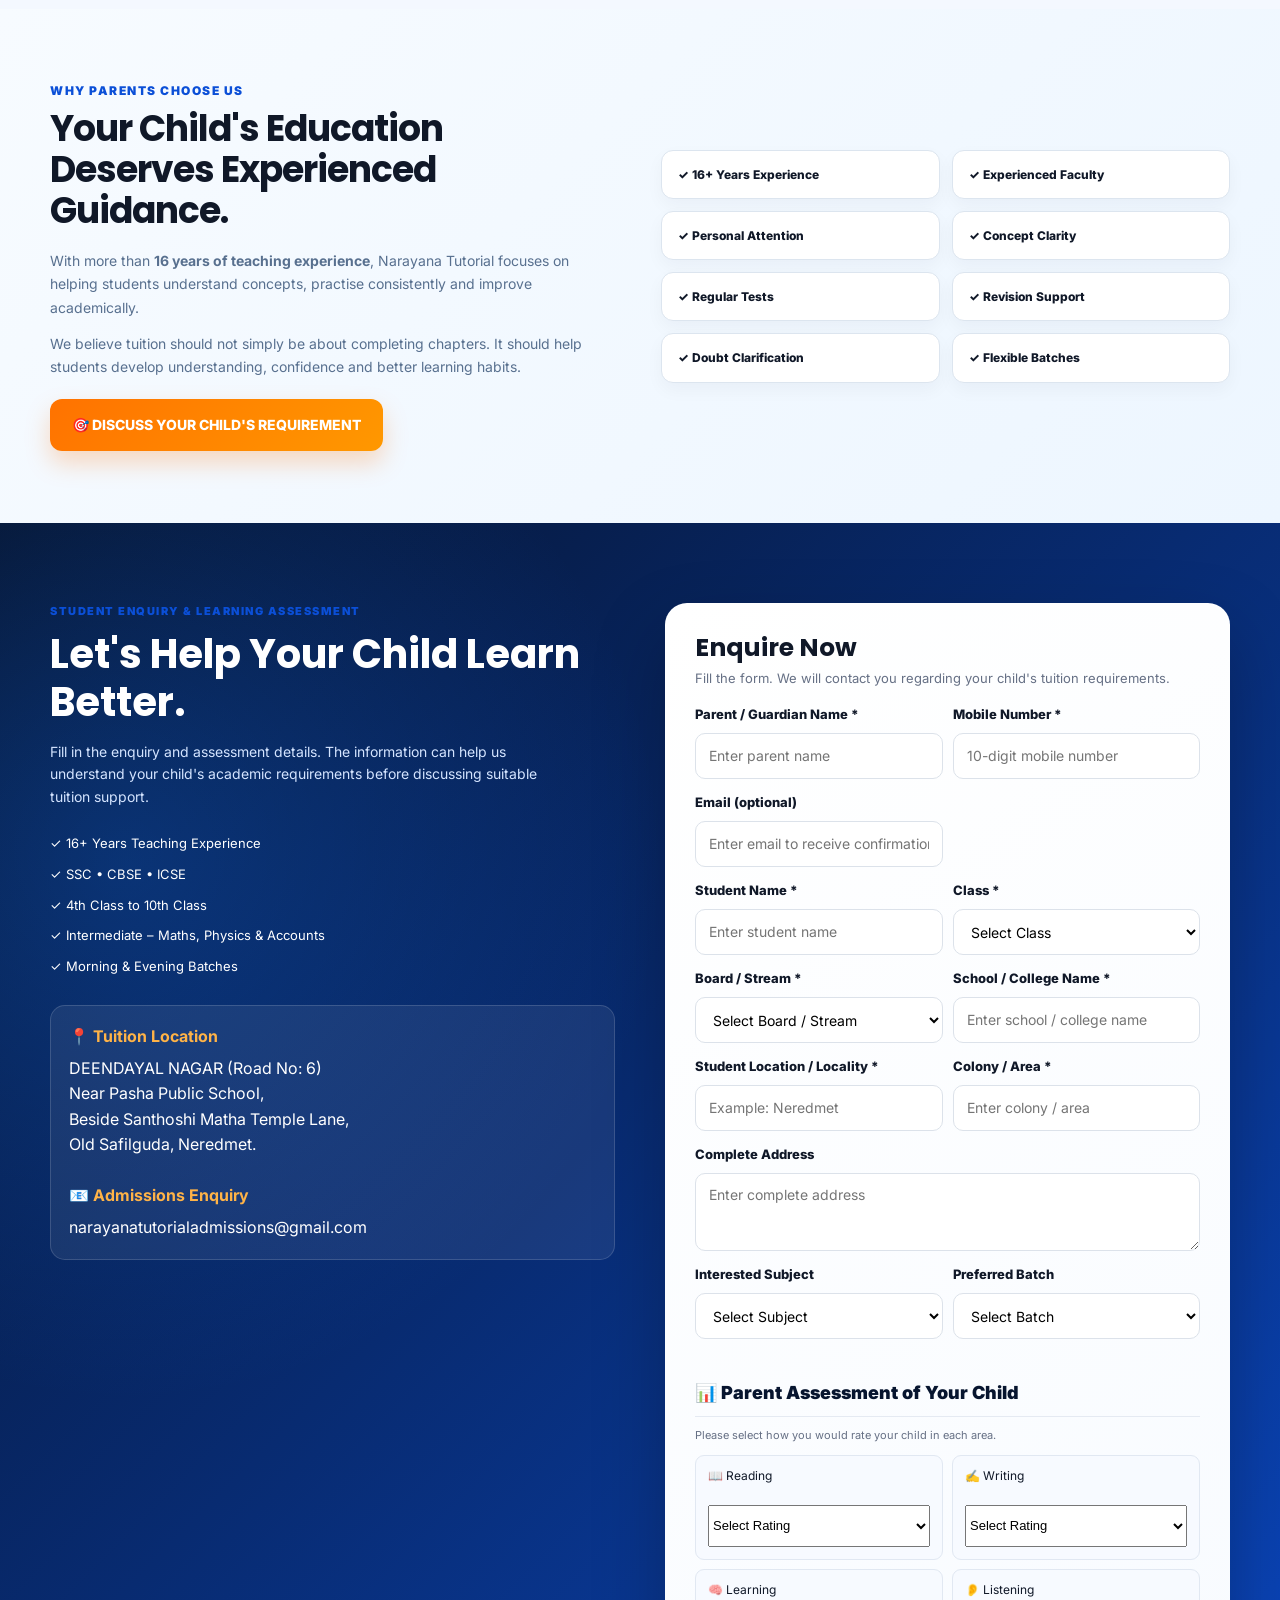
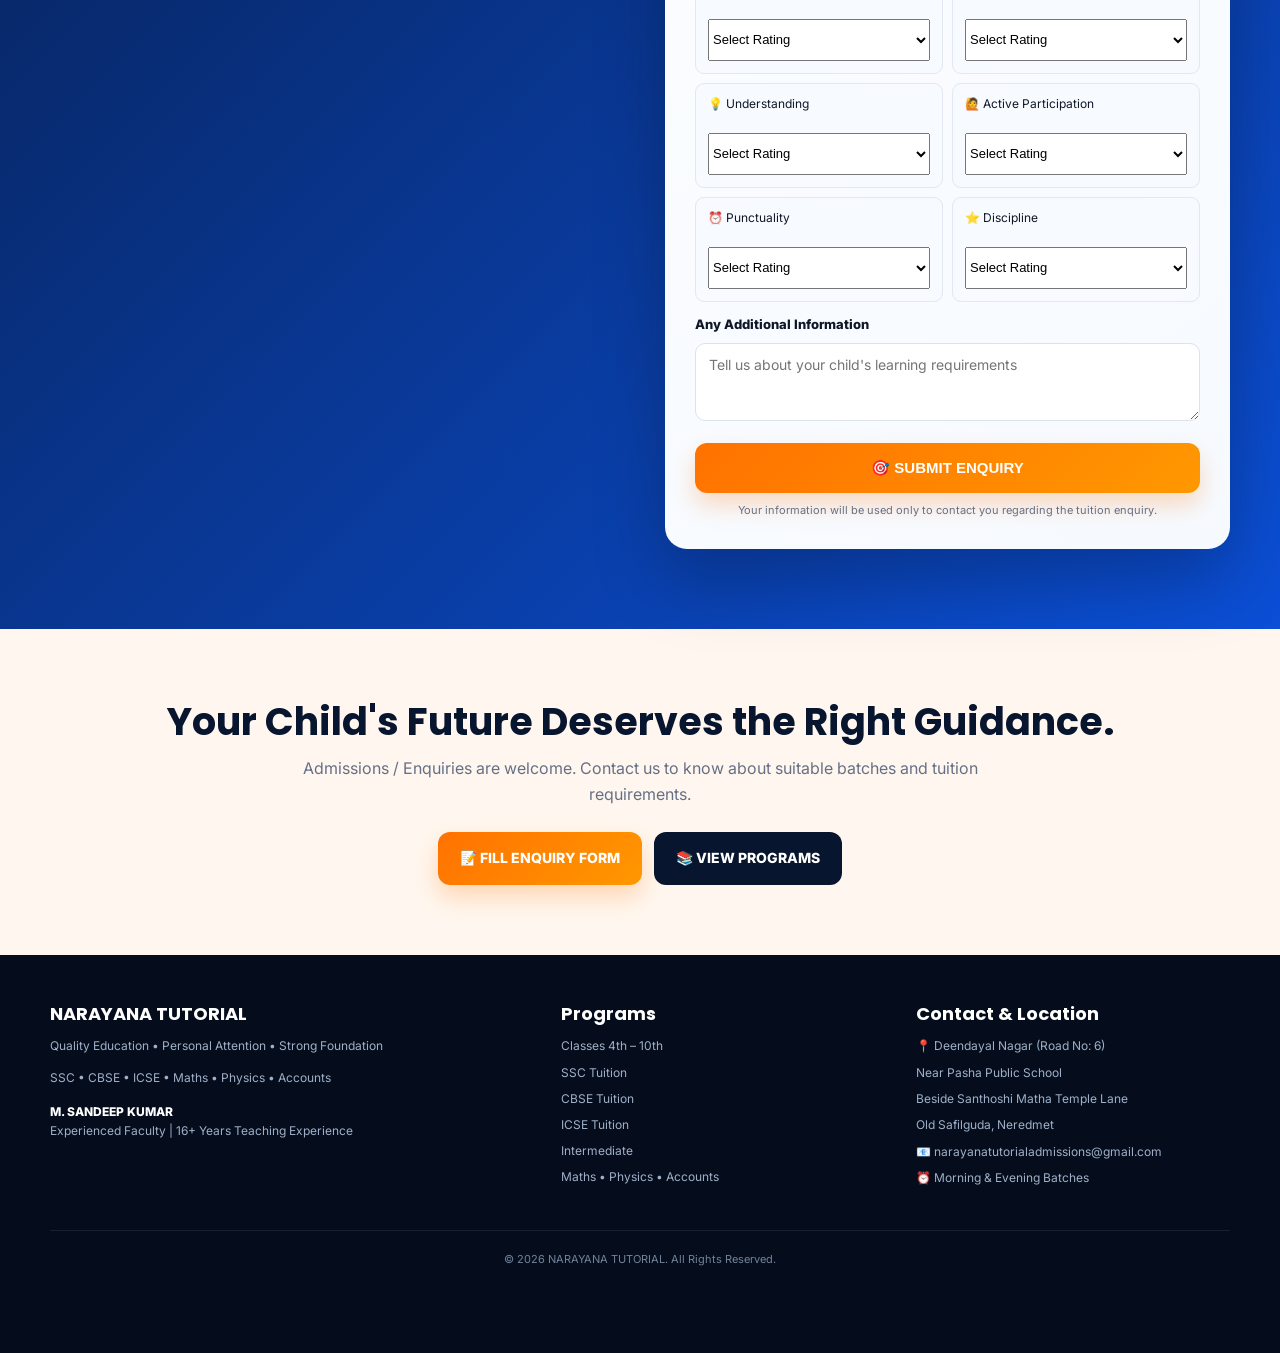
==== commit 5d30bc81: "Add files via upload" ====
--- a/index.html
+++ b/index.html
@@ -1155,6 +1155,23 @@
 }
 
 </style>
+<!-- Meta Pixel Code -->
+<script>
+!function(f,b,e,v,n,t,s)
+{if(f.fbq)return;n=f.fbq=function(){n.callMethod?
+n.callMethod.apply(n,arguments):n.queue.push(arguments)};
+if(!f._fbq)f._fbq=n;n.push=n;n.loaded=!0;n.version='2.0';
+n.queue=[];t=b.createElement(e);t.async=!0;
+t.src=v;s=b.getElementsByTagName(e)[0];
+s.parentNode.insertBefore(t,s)}(window, document,'script',
+'https://connect.facebook.net/en_US/fbevents.js');
+fbq('init', '1085500324166353');
+fbq('track', 'PageView');
+</script>
+<noscript><img height="1" width="1" style="display:none"
+src="https://www.facebook.com/tr?id=1085500324166353&ev=PageView&noscript=1"
+/></noscript>
+<!-- End Meta Pixel Code -->
 </head>
 
 <body>
@@ -1604,7 +1621,7 @@
                         <textarea id="additional" name="Additional Information" rows="2" placeholder="Tell us about your child's learning requirements"></textarea>
                     </div>
 
-                    <button type="submit" class="btn btn-orange form-submit">🎯 SEND ENQUIRY ON WHATSAPP</button>
+                    <button type="submit" class="btn btn-orange form-submit">🎯 SUBMIT ENQUIRY</button>
                     <p class="form-note">Your information will be used only to contact you regarding the tuition enquiry.</p>
                 </form>
             </div>
@@ -1663,23 +1680,23 @@
 
 <script>
 /*
-  Add the actual WhatsApp number below in international format.
-  Example for an Indian number: 919876543210
+  WhatsApp number in international format.
+  Example for India: 919876543210
 */
 const PHONE_NUMBER = "919618328100";
 
+// Google Apps Script Web App URL
+const googleScriptUrl = "https://script.google.com/macros/s/AKfycbzgRcI4h3nPTkg6Y_FtNyaN8011ZDp0kPuNb5alee5xIewQQEG_DQUM2Yqc_77lcsRe/exec";
+
 document.getElementById('enquiryForm').addEventListener('submit', async function(e) {
     e.preventDefault();
+
     const form = e.target;
     const submitBtn = form.querySelector('button[type="submit"]');
-
-    // Make sure this matches your LATEST Web App URL from Step 2
-    const googleScriptUrl = "https://script.google.com/macros/s/AKfycbzgRcI4h3nPTkg6Y_FtNyaN8011ZDp0kPuNb5alee5xIewQQEG_DQUM2Yqc_77lcsRe/exec";
-
     const whatsappNumber = PHONE_NUMBER;
 
     if (!/^[0-9]{10,15}$/.test(whatsappNumber.replace(/\D/g, ""))) {
-        alert("Please update PHONE_NUMBER in the HTML before using the WhatsApp enquiry button.");
+        alert("Please update PHONE_NUMBER in the HTML before using the enquiry form.");
         return;
     }
 
@@ -1691,7 +1708,6 @@
     const getVal = id => document.getElementById(id)?.value.trim() || "";
     const getByName = name => document.querySelector(`[name="${name}"]`)?.value.trim() || "";
 
-    // IDs below match the actual field IDs in the form above.
     const payload = {
         source: "Website Form",
         parent_name: getVal('parentName'),
@@ -1731,32 +1747,61 @@
 *Address:* ${payload.complete_address || 'N/A'}
 
 *Skill Self-Assessment:*
-- Reading: ${payload.rating_reading}/5 | Writing: ${payload.rating_writing}/5
-- Learning: ${payload.rating_learning}/5 | Listening: ${payload.rating_listening}/5
-- Understanding: ${payload.rating_understanding}/5 | Discipline: ${payload.rating_discipline}/5
+- Reading: ${payload.rating_reading || 'N/A'} | Writing: ${payload.rating_writing || 'N/A'}
+- Learning: ${payload.rating_learning || 'N/A'} | Listening: ${payload.rating_listening || 'N/A'}
+- Understanding: ${payload.rating_understanding || 'N/A'} | Discipline: ${payload.rating_discipline || 'N/A'}
 
 *Remarks:* ${payload.additional_info || 'None'}`;
 
-    const whatsappUrl = `https://api.whatsapp.com/send?phone=${whatsappNumber}&text=${encodeURIComponent(message)}`;
-
-    // 1. Open WhatsApp tab
+    const whatsappUrl =
+        `https://api.whatsapp.com/send?phone=${whatsappNumber}&text=${encodeURIComponent(message)}`;
+
+    // Keep the existing WhatsApp functionality.
     window.open(whatsappUrl, '_blank');
 
-    // 2. Await the fetch request to guarantee completion before page redirect
     try {
+        /*
+          Keep the existing Google Apps Script/no-cors setup.
+          The response body cannot be read cross-origin, but the request
+          is completed before the page redirects.
+        */
         await fetch(googleScriptUrl, {
             method: 'POST',
             mode: 'no-cors',
-            headers: { 'Content-Type': 'text/plain' },
+            headers: {
+                'Content-Type': 'text/plain'
+            },
             body: JSON.stringify(payload),
             keepalive: true
         });
+
+        /*
+          IMPORTANT:
+          Lead is fired here, not on thank-you.html.
+          Therefore opening/reloading thank-you.html will not create
+          another Meta Lead.
+        */
+        if (typeof fbq === 'function') {
+            fbq('track', 'Lead');
+        }
+
+        sessionStorage.setItem('narayana_enquiry_submitted', '1');
+
+        window.location.href = "thank-you.html";
+
     } catch (error) {
-        console.error('Google Sheet Network Error:', error);
-    }
-
-    // 3. Redirect to Thank You page AFTER fetch finishes
-    window.location.href = "thank-you.html";
+        console.error('Google Sheet submission error:', error);
+
+        if (submitBtn) {
+            submitBtn.disabled = false;
+            submitBtn.innerText = "🎯 SUBMIT ENQUIRY";
+        }
+
+        alert(
+            "We could not complete the enquiry submission. " +
+            "Please try again. If the problem continues, contact Narayana Tutorial."
+        );
+    }
 });
 </script>
 </body>
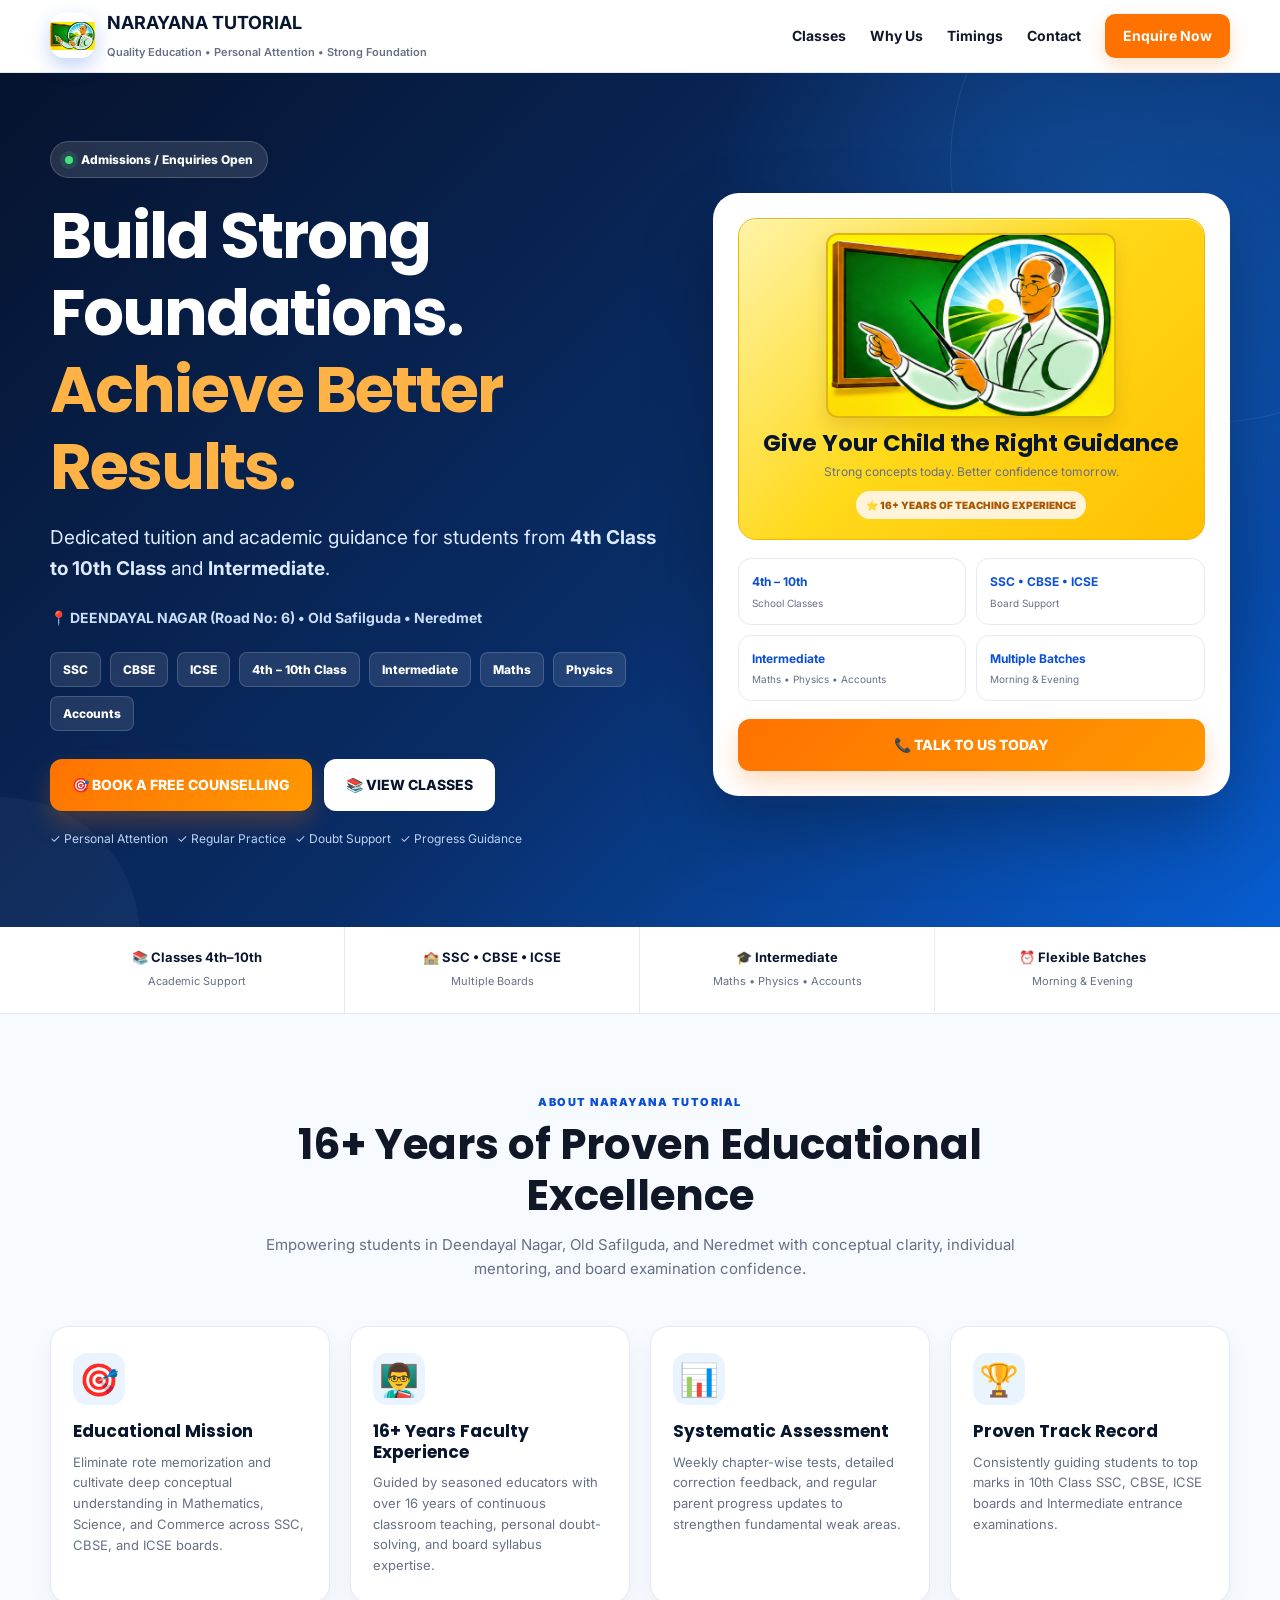
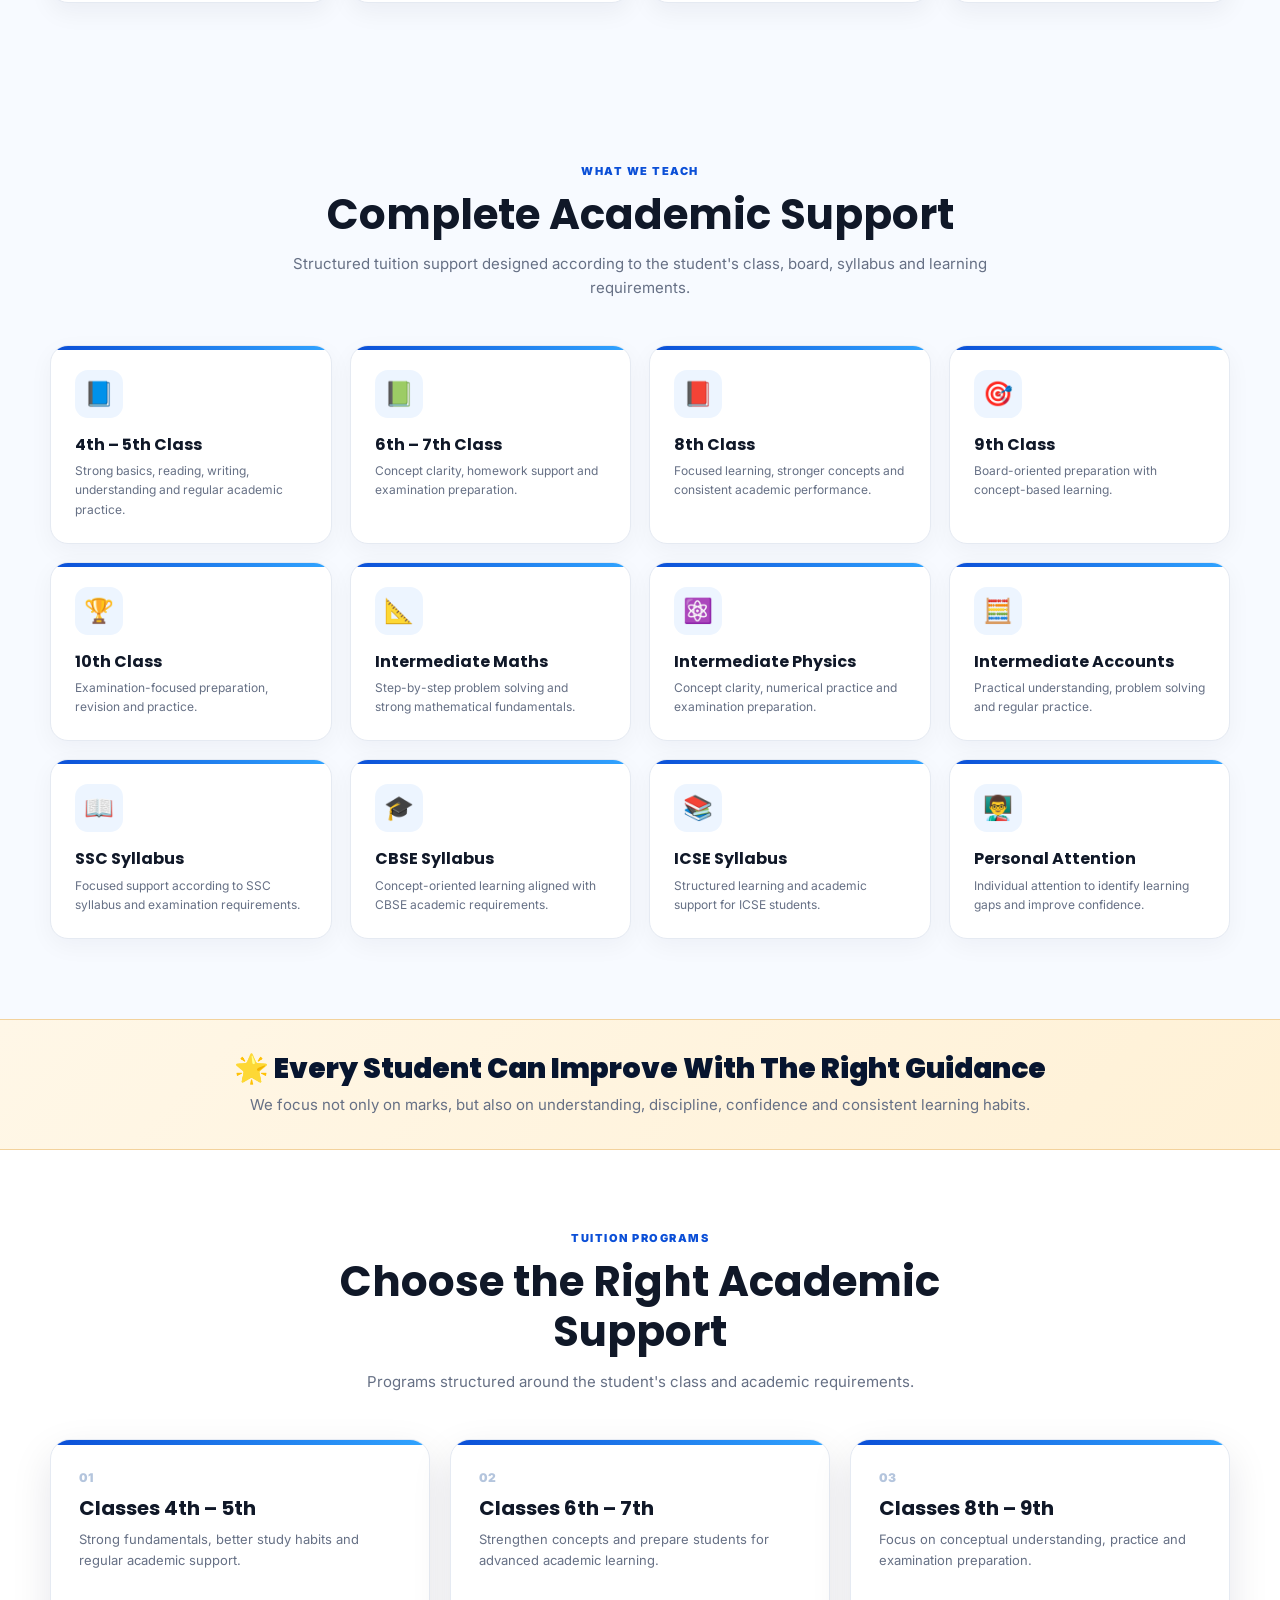
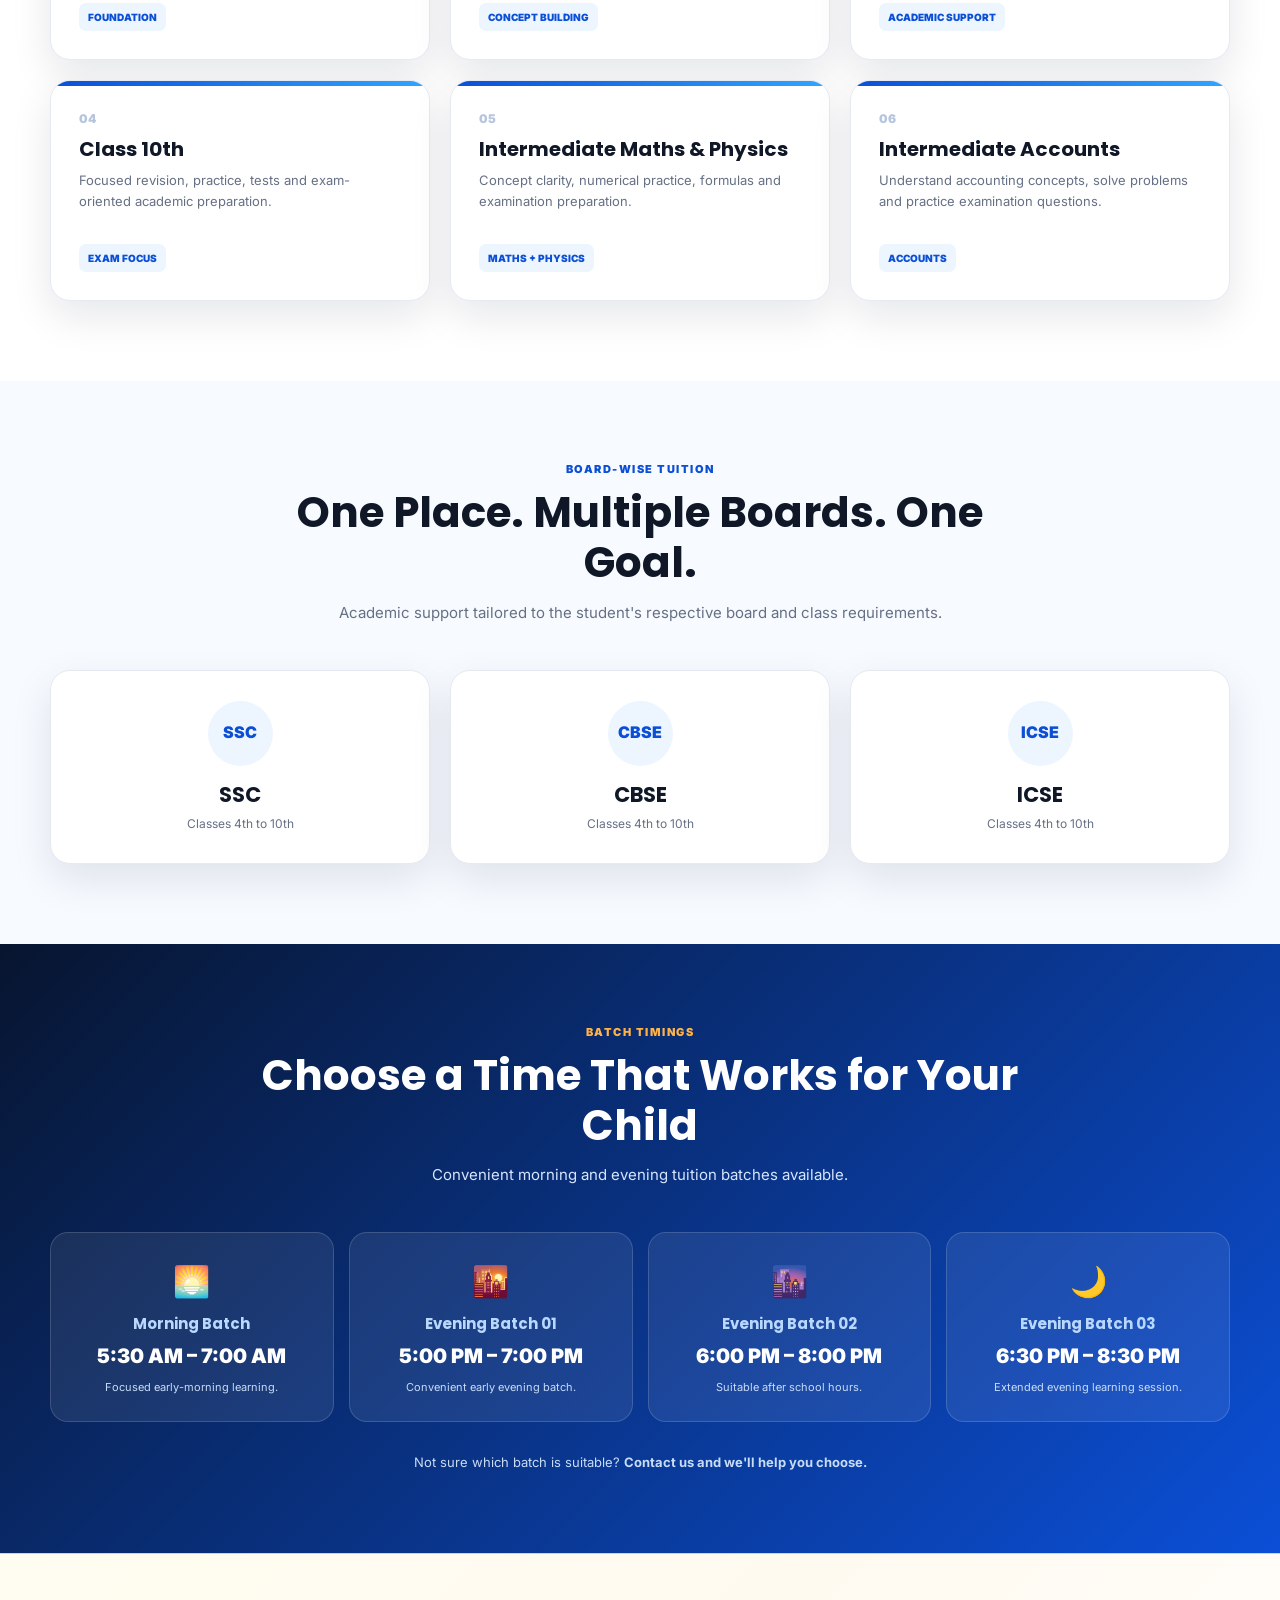
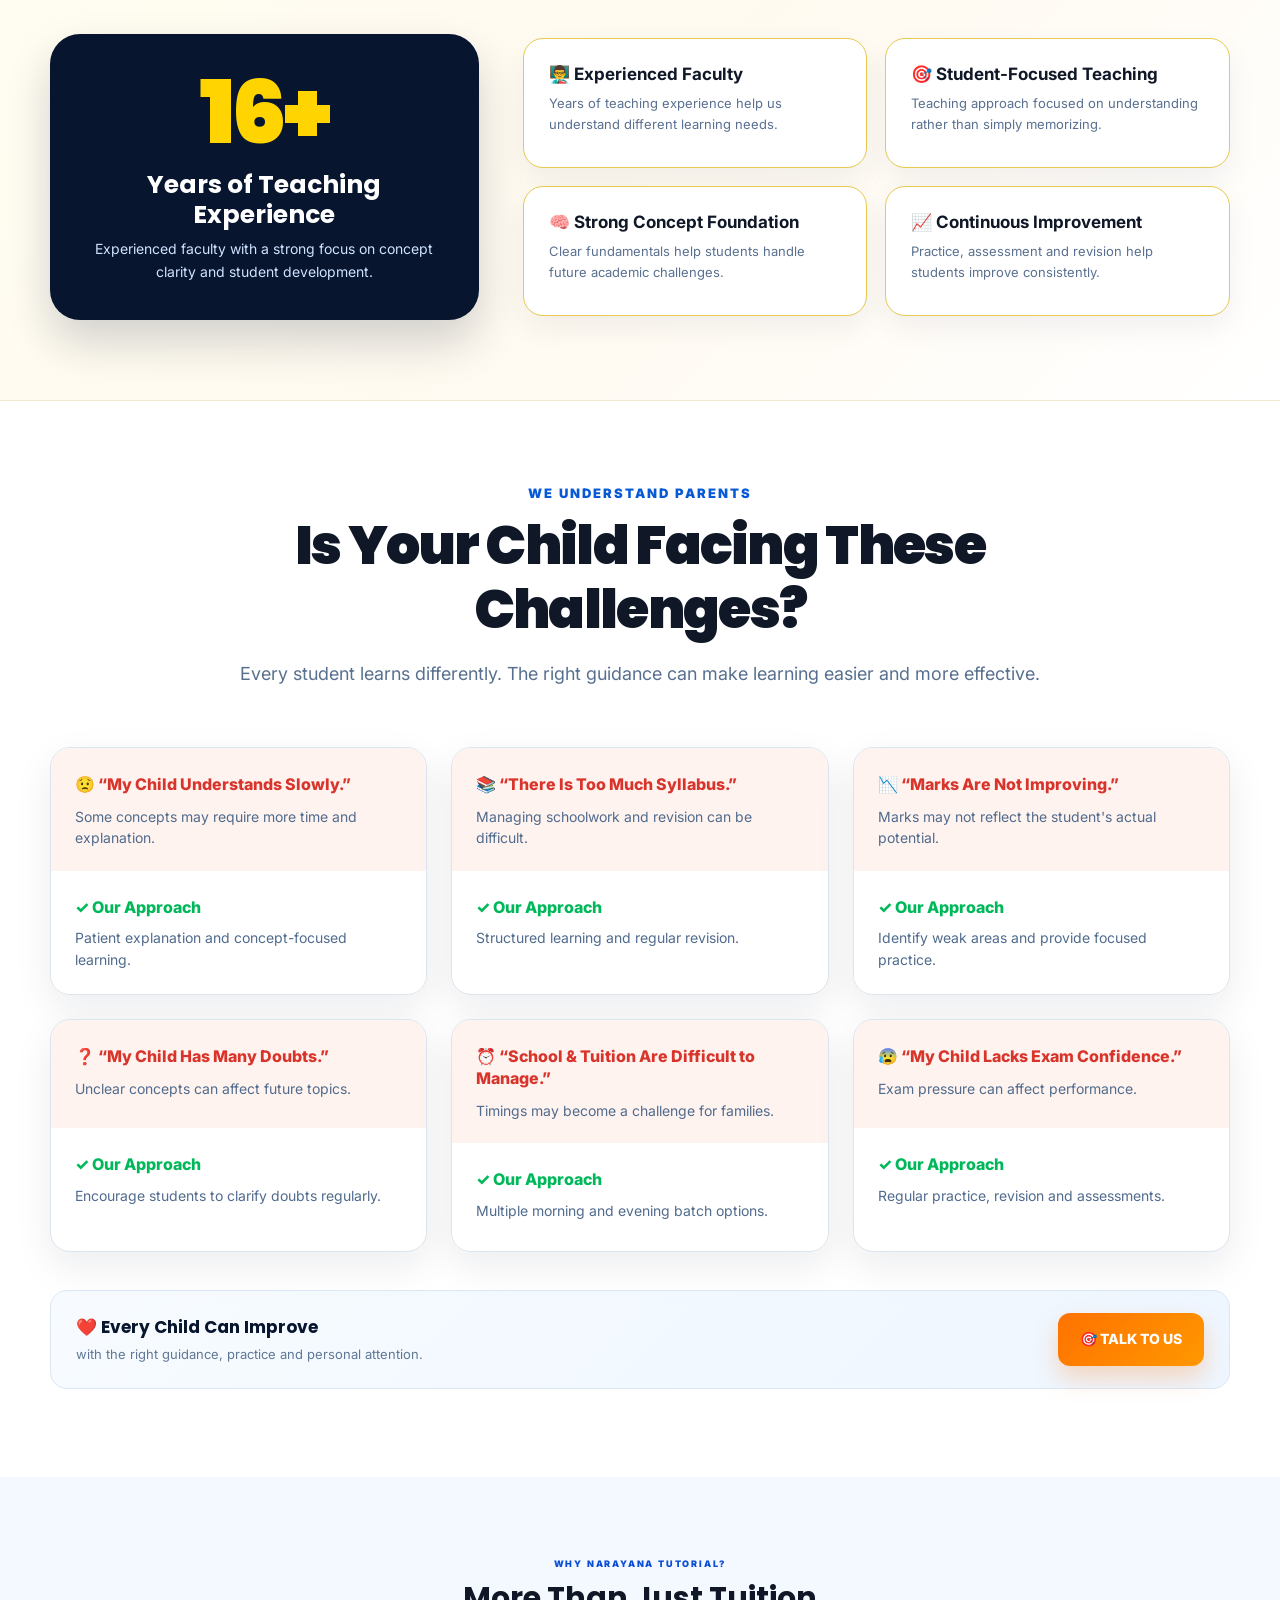
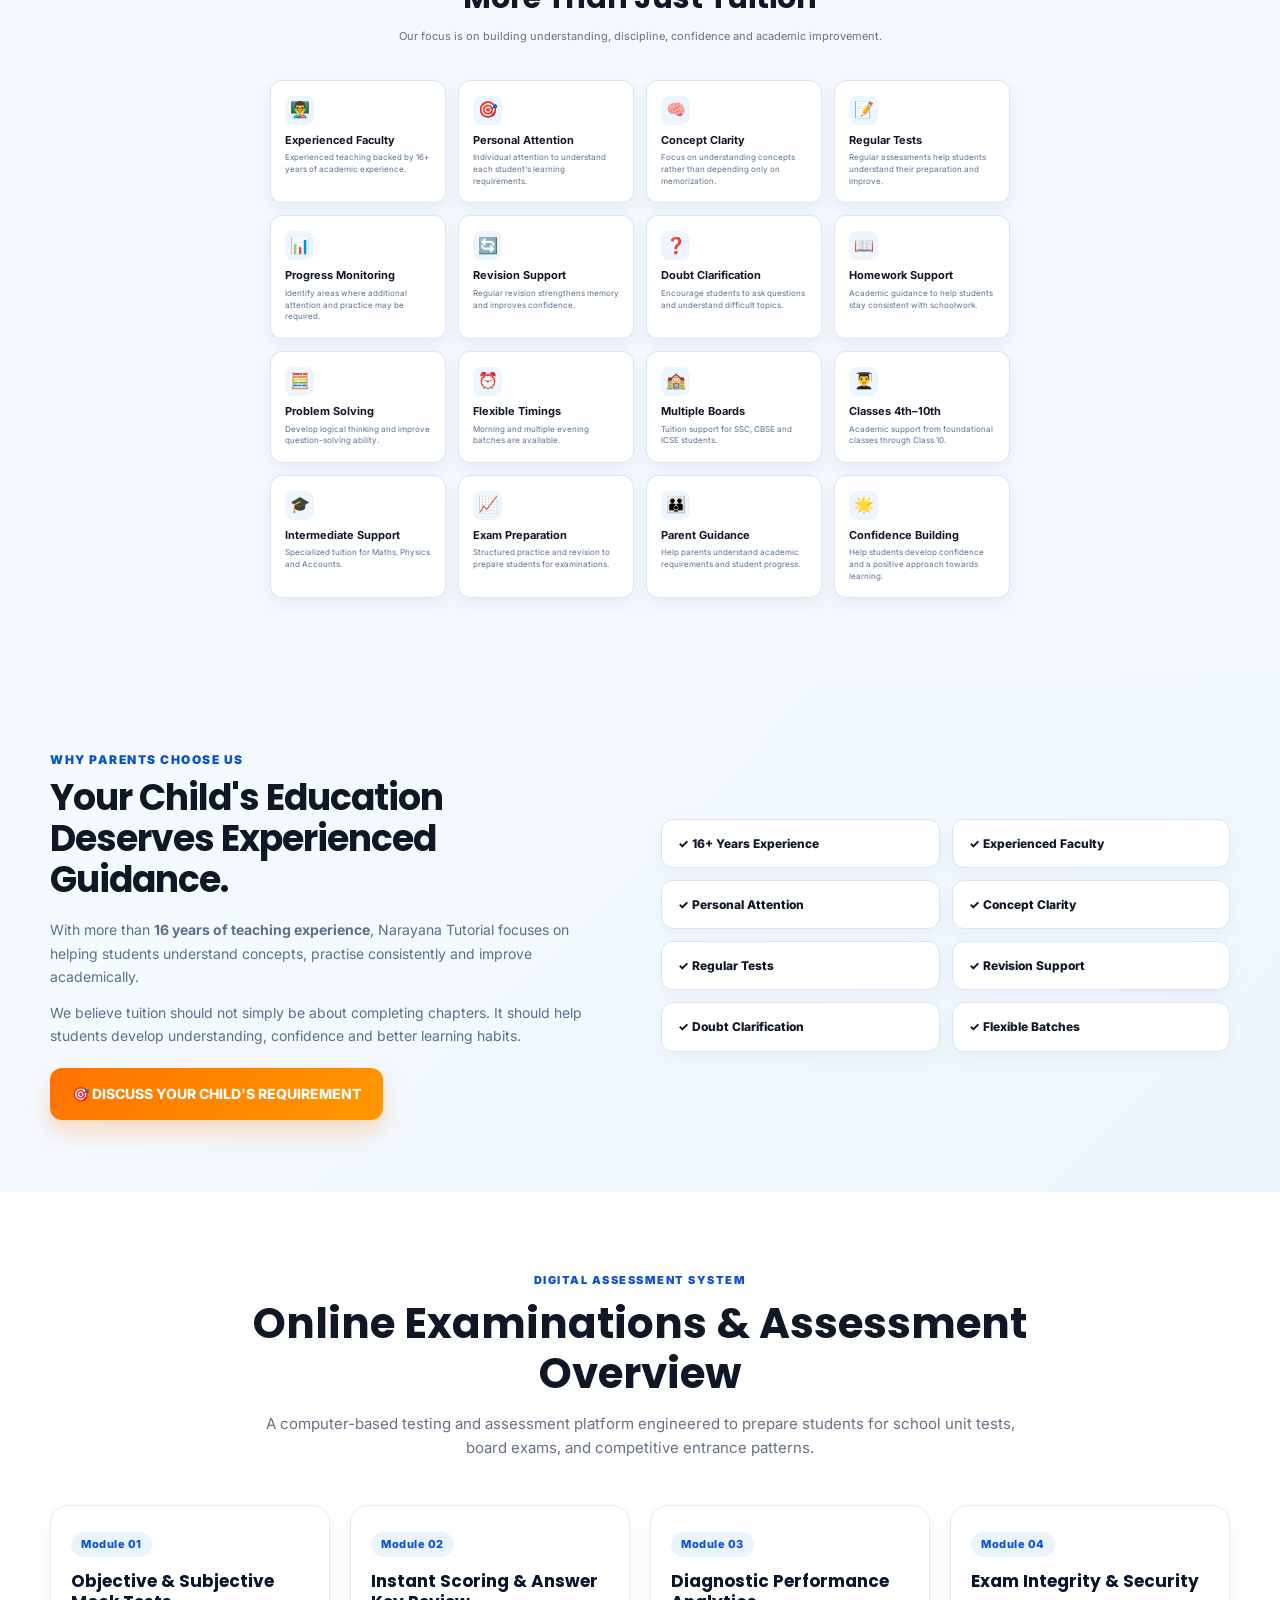
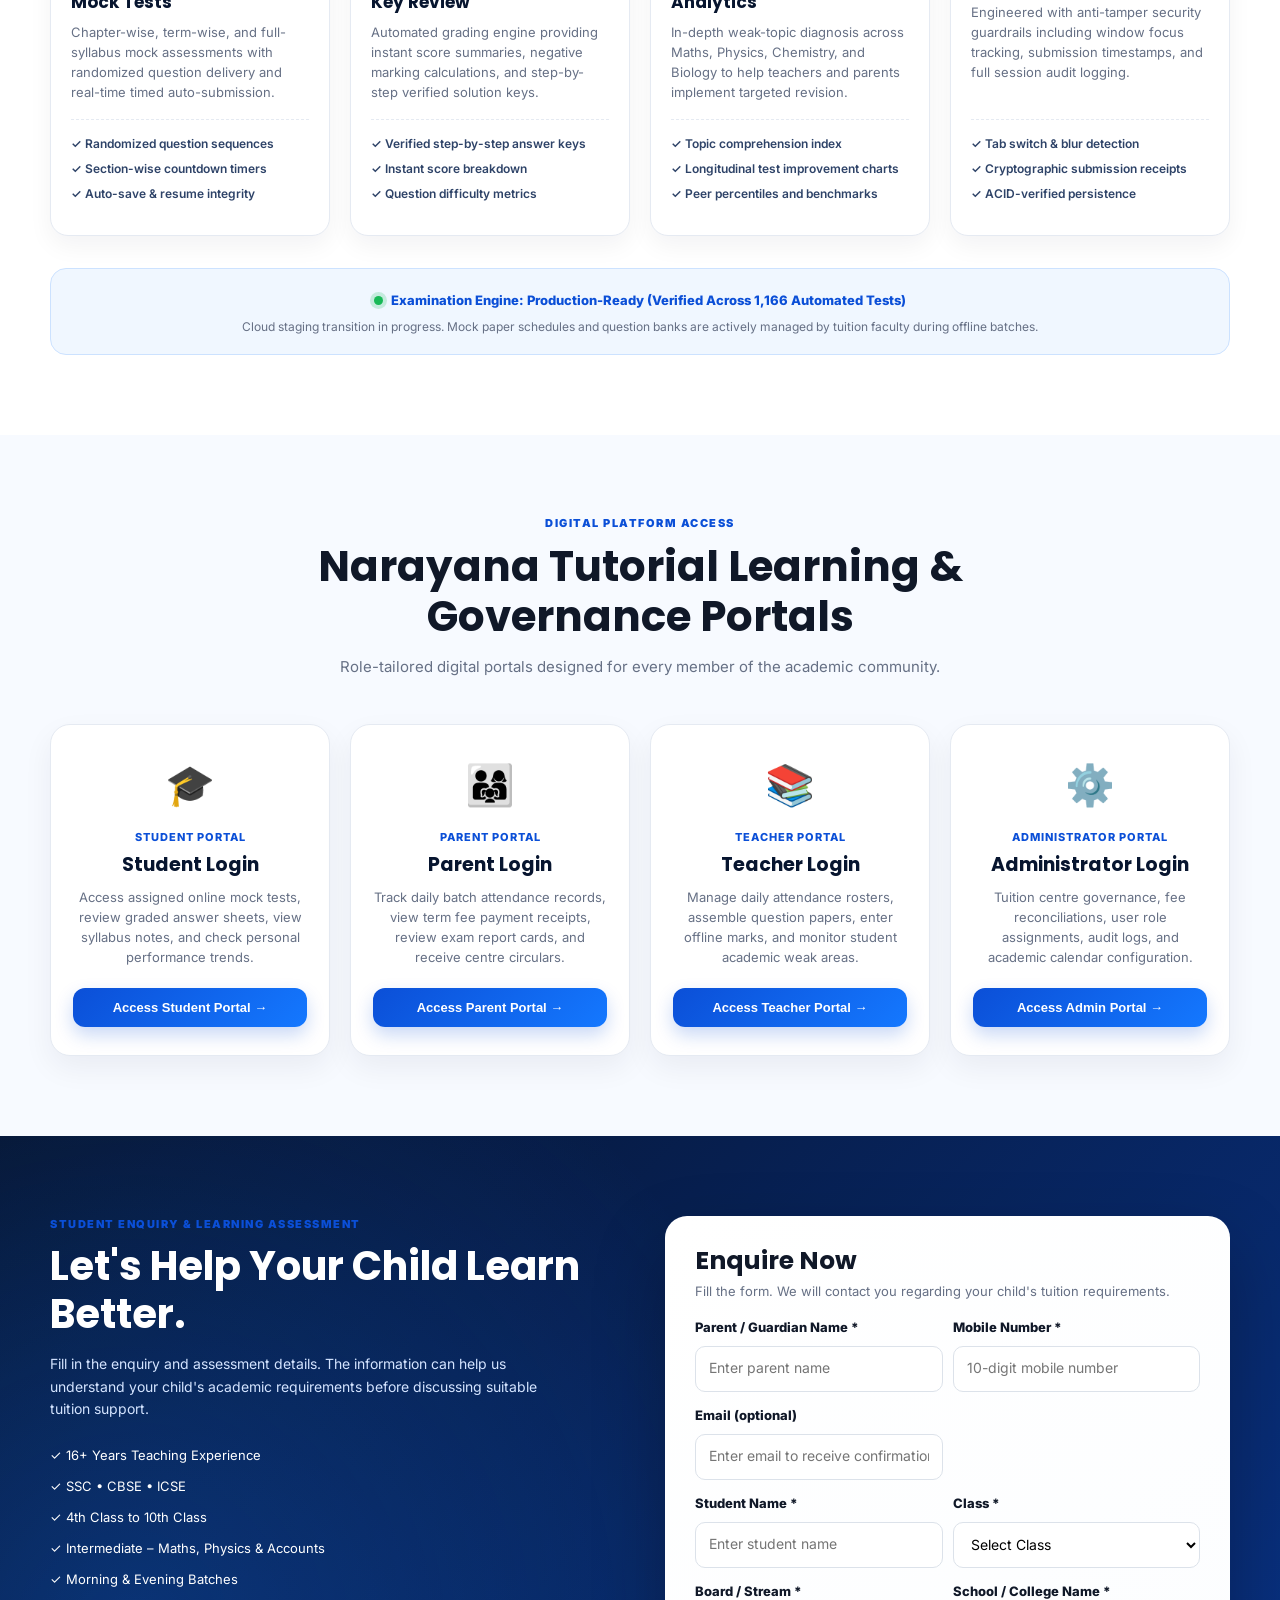
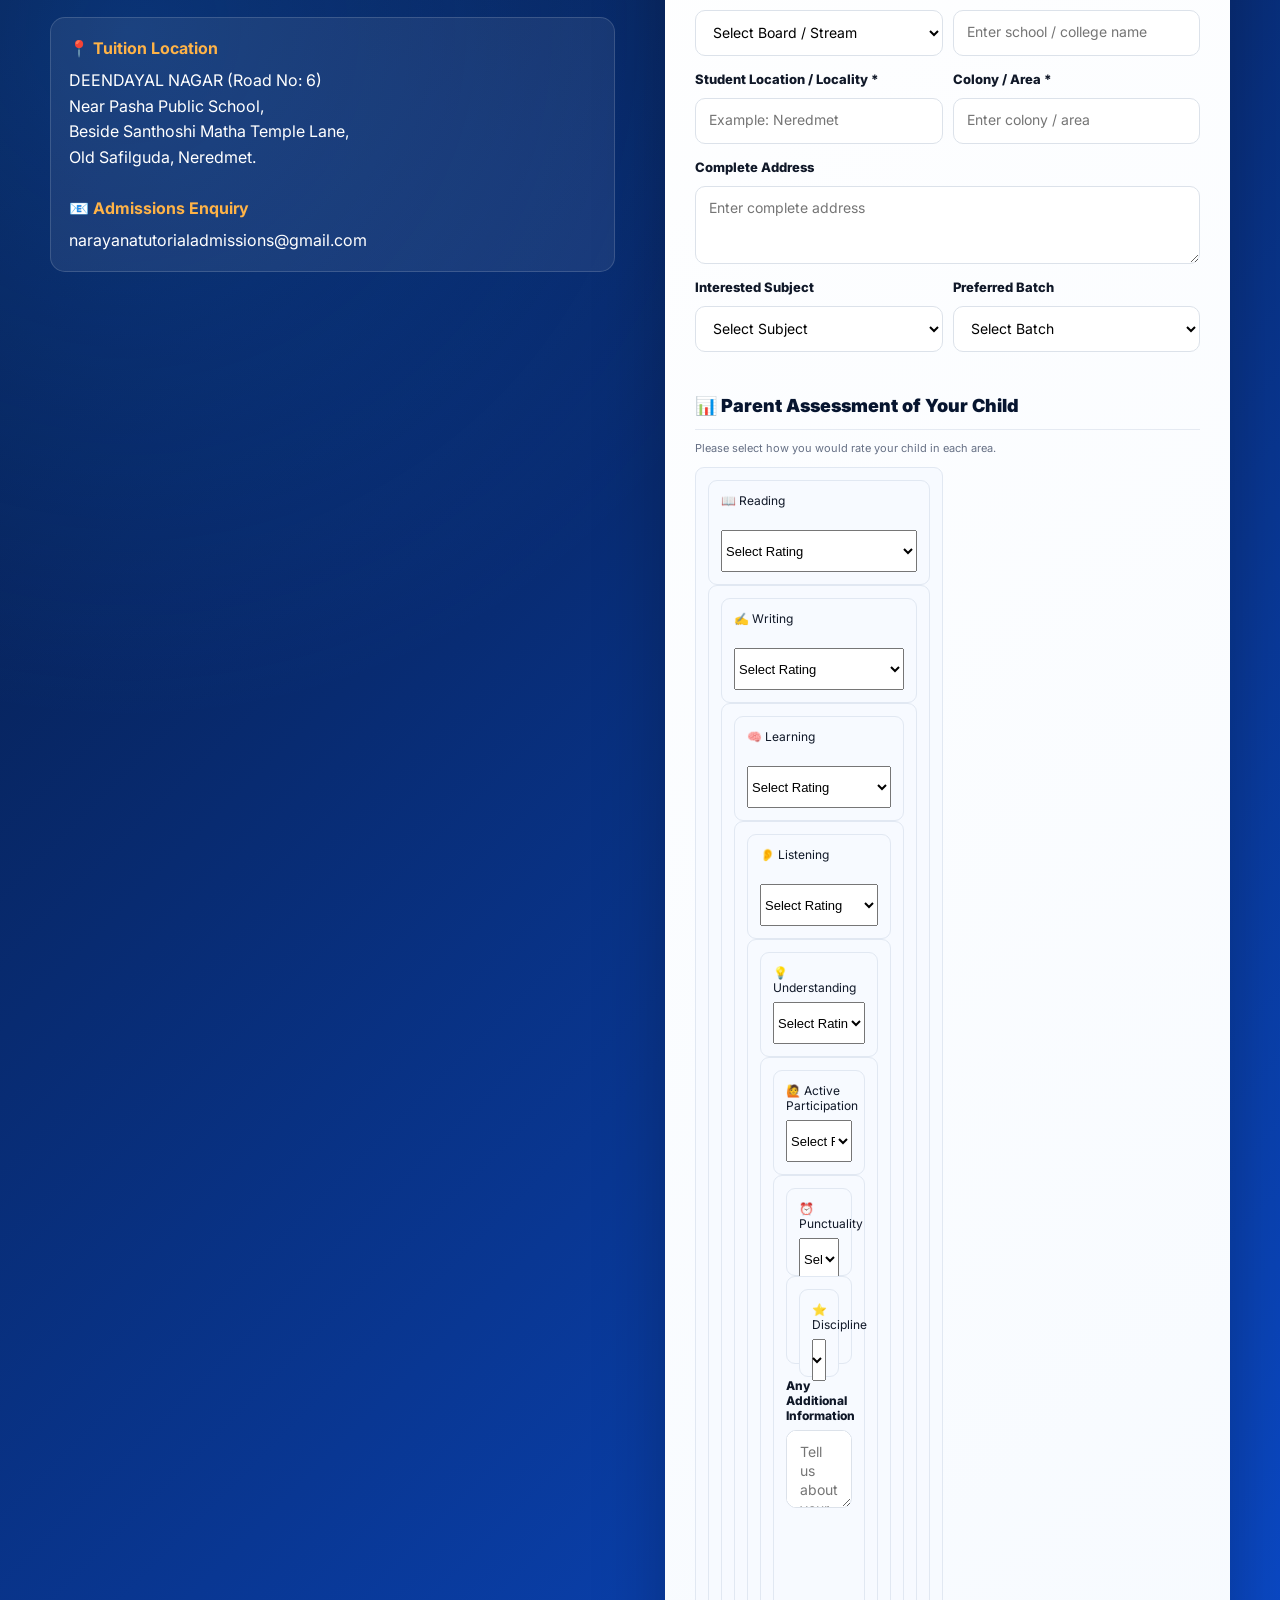
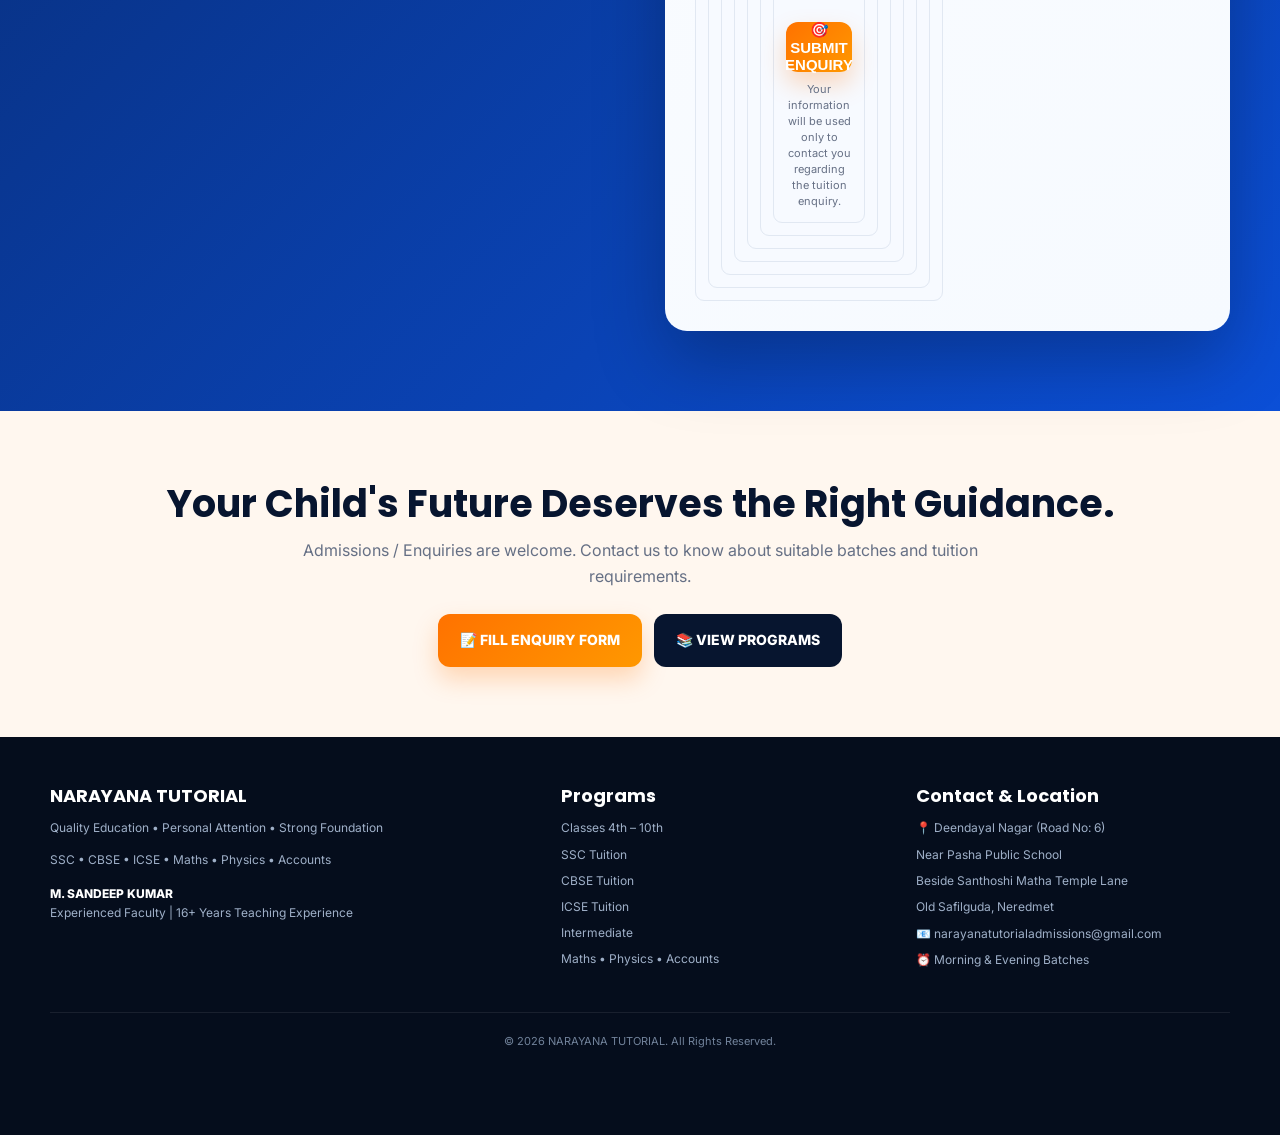
==== commit 5cc0a73c: "feat: sync Phase 19 public website (about, online exams, portals, and assets)" ====
--- a/index.html
+++ b/index.html
@@ -3,6 +3,8 @@
 <head>
 <meta charset="UTF-8">
 <meta name="viewport" content="width=device-width, initial-scale=1.0">
+<link rel="icon" type="image/jpeg" href="/Logo.jpeg">
+<link rel="stylesheet" href="css/design-tokens.css">
 
 <title>NARAYANA TUTORIAL | Classes 4th to 10th | SSC | CBSE | ICSE | Intermediate</title>
 
@@ -642,7 +644,7 @@
 
 
 .header-logo img, .brand-logo img, .site-logo img, .logo-img {
-    content:url("[data-uri]");
+    content:url("Logo.jpeg");
     object-fit:contain;
 }
 
@@ -1151,6 +1153,321 @@
         max-width:42px !important;
         max-height:42px !important;
         border-radius:12px !important;
+    }
+}
+
+
+/* =========================================================
+   PHASE 19 — ABOUT, ONLINE EXAMS & PLATFORM PORTALS STYLES
+   ========================================================= */
+.about-grid {
+    display: grid;
+    grid-template-columns: repeat(4, 1fr);
+    gap: 20px;
+    margin-top: 36px;
+}
+.about-card {
+    background: #fff;
+    border: 1px solid var(--border);
+    border-radius: 18px;
+    padding: 26px 22px;
+    box-shadow: 0 10px 25px rgba(7, 21, 47, 0.05);
+    transition: transform 0.25s, box-shadow 0.25s;
+}
+.about-card:hover {
+    transform: translateY(-4px);
+    box-shadow: 0 16px 36px rgba(7, 21, 47, 0.10);
+}
+.about-icon {
+    font-size: 32px;
+    width: 52px;
+    height: 52px;
+    display: grid;
+    place-items: center;
+    background: var(--sky);
+    border-radius: 14px;
+    margin-bottom: 16px;
+}
+.about-card h3 {
+    font-size: 17px;
+    color: var(--navy);
+    margin-bottom: 10px;
+}
+.about-card p {
+    font-size: 13px;
+    color: var(--gray);
+    line-height: 1.6;
+}
+
+/* ONLINE EXAMS SECTION */
+.exam-overview-grid {
+    display: grid;
+    grid-template-columns: repeat(4, 1fr);
+    gap: 20px;
+    margin-top: 36px;
+}
+.exam-card {
+    background: #fff;
+    border: 1px solid var(--border);
+    border-radius: 18px;
+    padding: 26px 20px;
+    box-shadow: 0 10px 25px rgba(7, 21, 47, 0.05);
+    display: flex;
+    flex-direction: column;
+}
+.exam-badge {
+    background: #eaf4ff;
+    color: var(--blue);
+    font-size: 11px;
+    font-weight: 800;
+    letter-spacing: 0.5px;
+    padding: 4px 10px;
+    border-radius: 20px;
+    align-self: flex-start;
+    margin-bottom: 14px;
+}
+.exam-card h3 {
+    font-size: 17px;
+    color: var(--navy);
+    margin-bottom: 10px;
+}
+.exam-card p {
+    font-size: 13px;
+    color: var(--gray);
+    line-height: 1.55;
+    margin-bottom: 16px;
+    flex-grow: 1;
+}
+.exam-features {
+    list-style: none;
+    padding: 0;
+    margin: 0;
+    border-top: 1px dashed var(--border);
+    padding-top: 14px;
+    font-size: 12px;
+    color: var(--dark);
+    font-weight: 600;
+}
+.exam-features li {
+    margin-bottom: 6px;
+    color: #2e4368;
+}
+.exam-status-banner {
+    margin-top: 32px;
+    background: #f0f7ff;
+    border: 1px solid #cce2ff;
+    border-radius: 16px;
+    padding: 18px 24px;
+    text-align: center;
+}
+.status-indicator {
+    display: inline-flex;
+    align-items: center;
+    gap: 8px;
+    font-weight: 800;
+    font-size: 13px;
+    color: var(--blue);
+    margin-bottom: 6px;
+}
+.status-pulse {
+    width: 9px;
+    height: 9px;
+    background: #18b957;
+    border-radius: 50%;
+    box-shadow: 0 0 0 4px rgba(24, 185, 87, 0.2);
+}
+.exam-status-banner p {
+    font-size: 12px;
+    color: var(--gray);
+    margin: 0;
+}
+
+/* PORTALS SECTION */
+.portal-grid {
+    display: grid;
+    grid-template-columns: repeat(4, 1fr);
+    gap: 20px;
+    margin-top: 36px;
+}
+.portal-card {
+    background: #fff;
+    border: 1px solid var(--border);
+    border-radius: 20px;
+    padding: 28px 22px;
+    text-align: center;
+    box-shadow: 0 12px 30px rgba(7, 21, 47, 0.06);
+    display: flex;
+    flex-direction: column;
+    align-items: center;
+    transition: transform 0.25s, box-shadow 0.25s;
+}
+.portal-card:hover {
+    transform: translateY(-4px);
+    box-shadow: 0 18px 40px rgba(7, 21, 47, 0.12);
+}
+.portal-icon {
+    font-size: 40px;
+    margin-bottom: 12px;
+}
+.portal-role-tag {
+    font-size: 11px;
+    font-weight: 800;
+    letter-spacing: 1px;
+    color: var(--blue);
+    margin-bottom: 8px;
+}
+.portal-card h3 {
+    font-size: 19px;
+    color: var(--navy);
+    margin-bottom: 10px;
+}
+.portal-card p {
+    font-size: 13px;
+    color: var(--gray);
+    line-height: 1.55;
+    margin-bottom: 20px;
+    flex-grow: 1;
+}
+.portal-btn {
+    width: 100%;
+    background: linear-gradient(135deg, var(--blue), var(--blue2));
+    color: #fff;
+    border: none;
+    border-radius: 12px;
+    padding: 12px 18px;
+    font-size: 13px;
+    font-weight: 800;
+    cursor: pointer;
+    box-shadow: 0 8px 18px rgba(11, 79, 215, 0.22);
+    transition: background 0.2s, transform 0.2s;
+}
+.portal-btn:hover {
+    transform: translateY(-2px);
+    box-shadow: 0 12px 24px rgba(11, 79, 215, 0.32);
+}
+
+/* PORTAL INFORMATIONAL MODAL */
+.portal-modal-overlay {
+    position: fixed;
+    top: 0; left: 0; right: 0; bottom: 0;
+    z-index: 9999;
+    background: rgba(7, 21, 47, 0.72);
+    backdrop-filter: blur(8px);
+    display: flex;
+    align-items: center;
+    justify-content: center;
+    padding: 20px;
+}
+.portal-modal-content {
+    background: #fff;
+    max-width: 520px;
+    width: 100%;
+    border-radius: 24px;
+    padding: 32px 28px;
+    box-shadow: 0 25px 60px rgba(0, 0, 0, 0.35);
+    position: relative;
+    animation: modalFadeIn 0.25s ease-out;
+}
+@keyframes modalFadeIn {
+    from { opacity: 0; transform: translateY(12px) scale(0.98); }
+    to { opacity: 1; transform: translateY(0) scale(1); }
+}
+.modal-header {
+    display: flex;
+    align-items: flex-start;
+    justify-content: space-between;
+    margin-bottom: 18px;
+}
+.modal-badge {
+    display: inline-block;
+    background: #fff3d9;
+    color: #a95700;
+    font-size: 10px;
+    font-weight: 900;
+    padding: 4px 10px;
+    border-radius: 20px;
+    letter-spacing: 0.8px;
+    margin-bottom: 6px;
+}
+.modal-title-group h3 {
+    font-size: 22px;
+    color: var(--navy);
+}
+.modal-close-btn {
+    background: #f0f4f9;
+    border: none;
+    font-size: 24px;
+    line-height: 1;
+    width: 36px;
+    height: 36px;
+    border-radius: 50%;
+    cursor: pointer;
+    color: var(--gray);
+    display: grid;
+    place-items: center;
+}
+.modal-close-btn:hover {
+    background: #e2e8f0;
+    color: var(--dark);
+}
+.modal-status-box {
+    display: flex;
+    align-items: center;
+    gap: 10px;
+    background: #fff8eb;
+    border: 1px solid #ffd899;
+    border-radius: 12px;
+    padding: 12px 16px;
+    margin-bottom: 16px;
+    font-size: 13px;
+    color: #92400e;
+}
+.status-pulse-orange {
+    width: 10px;
+    height: 10px;
+    background: #f59e0b;
+    border-radius: 50%;
+    box-shadow: 0 0 0 4px rgba(245, 158, 11, 0.25);
+}
+.modal-body p {
+    font-size: 13px;
+    color: var(--gray);
+    line-height: 1.6;
+    margin-bottom: 14px;
+}
+.modal-action-box {
+    margin-top: 20px;
+    padding-top: 16px;
+    border-top: 1px solid var(--border);
+}
+.modal-action-box p {
+    font-size: 12px;
+    font-weight: 700;
+    color: var(--navy);
+    margin-bottom: 12px;
+}
+.modal-contact-links {
+    display: flex;
+    gap: 10px;
+    flex-wrap: wrap;
+}
+.btn-blue {
+    background: var(--blue);
+    color: #fff;
+    padding: 10px 16px;
+    border-radius: 10px;
+    font-size: 12px;
+    font-weight: 700;
+}
+
+@media(max-width: 950px) {
+    .about-grid, .exam-overview-grid, .portal-grid {
+        grid-template-columns: repeat(2, 1fr);
+    }
+}
+@media(max-width: 650px) {
+    .about-grid, .exam-overview-grid, .portal-grid {
+        grid-template-columns: 1fr;
     }
 }
 
@@ -1175,11 +1492,12 @@
 </head>
 
 <body>
+<a href="#courses" class="skip-link">Skip to main content</a>
 
 <header class="navbar">
     <div class="container nav-inner">
         <a href="#home" class="logo">
-            <img src="[data-uri]" alt="Narayana Tutorial Logo" class="logo-icon-img">
+            <img src="Logo.jpeg" alt="Narayana Tutorial Logo" class="logo-icon-img">
             <div class="logo-text">
                 <strong>NARAYANA TUTORIAL</strong>
                 <span>Quality Education • Personal Attention • Strong Foundation</span>
@@ -1222,7 +1540,7 @@
 
         <div class="hero-card">
             <div class="hero-card-top">
-                <img src="[data-uri]" alt="NARAYANA TUTORIAL teaching illustration" class="hero-logo">
+                <img src="hero-illustration.png" alt="NARAYANA TUTORIAL teaching illustration" class="hero-logo">
                 <h3>Give Your Child the Right Guidance</h3>
                 <p>Strong concepts today. Better confidence tomorrow.</p>
                 <div class="experience-mini">⭐ 16+ YEARS OF TEACHING EXPERIENCE</div>
@@ -1246,6 +1564,39 @@
         <div class="trust-item"><strong>🏫 SSC • CBSE • ICSE</strong><span>Multiple Boards</span></div>
         <div class="trust-item"><strong>🎓 Intermediate</strong><span>Maths • Physics • Accounts</span></div>
         <div class="trust-item"><strong>⏰ Flexible Batches</strong><span>Morning & Evening</span></div>
+    </div>
+</section>
+
+<!-- ABOUT NARAYANA TUTORIAL -->
+<section class="section section-light" id="about">
+    <div class="container">
+        <div class="section-head">
+            <div class="section-label">ABOUT NARAYANA TUTORIAL</div>
+            <h2>16+ Years of Proven Educational Excellence</h2>
+            <p>Empowering students in Deendayal Nagar, Old Safilguda, and Neredmet with conceptual clarity, individual mentoring, and board examination confidence.</p>
+        </div>
+        <div class="about-grid">
+            <div class="about-card">
+                <div class="about-icon">🎯</div>
+                <h3>Educational Mission</h3>
+                <p>Eliminate rote memorization and cultivate deep conceptual understanding in Mathematics, Science, and Commerce across SSC, CBSE, and ICSE boards.</p>
+            </div>
+            <div class="about-card">
+                <div class="about-icon">👨‍🏫</div>
+                <h3>16+ Years Faculty Experience</h3>
+                <p>Guided by seasoned educators with over 16 years of continuous classroom teaching, personal doubt-solving, and board syllabus expertise.</p>
+            </div>
+            <div class="about-card">
+                <div class="about-icon">📊</div>
+                <h3>Systematic Assessment</h3>
+                <p>Weekly chapter-wise tests, detailed correction feedback, and regular parent progress updates to strengthen fundamental weak areas.</p>
+            </div>
+            <div class="about-card">
+                <div class="about-icon">🏆</div>
+                <h3>Proven Track Record</h3>
+                <p>Consistently guiding students to top marks in 10th Class SSC, CBSE, ICSE boards and Intermediate entrance examinations.</p>
+            </div>
+        </div>
     </div>
 </section>
 
@@ -1446,8 +1797,6 @@
     </div>
 </section>
 
-</section>
-
 <section class="section section-light why-more" id="why-more">
     <div class="container">
         <div class="section-head why-more-head">
@@ -1504,6 +1853,112 @@
 </section>
 
 
+
+
+<!-- ONLINE EXAMINATIONS OVERVIEW -->
+<section class="section" id="online-exams">
+    <div class="container">
+        <div class="section-head">
+            <div class="section-label">DIGITAL ASSESSMENT SYSTEM</div>
+            <h2>Online Examinations & Assessment Overview</h2>
+            <p>A computer-based testing and assessment platform engineered to prepare students for school unit tests, board exams, and competitive entrance patterns.</p>
+        </div>
+        <div class="exam-overview-grid">
+            <div class="exam-card">
+                <div class="exam-badge">Module 01</div>
+                <h3>Objective & Subjective Mock Tests</h3>
+                <p>Chapter-wise, term-wise, and full-syllabus mock assessments with randomized question delivery and real-time timed auto-submission.</p>
+                <ul class="exam-features">
+                    <li>✓ Randomized question sequences</li>
+                    <li>✓ Section-wise countdown timers</li>
+                    <li>✓ Auto-save & resume integrity</li>
+                </ul>
+            </div>
+            <div class="exam-card">
+                <div class="exam-badge">Module 02</div>
+                <h3>Instant Scoring & Answer Key Review</h3>
+                <p>Automated grading engine providing instant score summaries, negative marking calculations, and step-by-step verified solution keys.</p>
+                <ul class="exam-features">
+                    <li>✓ Verified step-by-step answer keys</li>
+                    <li>✓ Instant score breakdown</li>
+                    <li>✓ Question difficulty metrics</li>
+                </ul>
+            </div>
+            <div class="exam-card">
+                <div class="exam-badge">Module 03</div>
+                <h3>Diagnostic Performance Analytics</h3>
+                <p>In-depth weak-topic diagnosis across Maths, Physics, Chemistry, and Biology to help teachers and parents implement targeted revision.</p>
+                <ul class="exam-features">
+                    <li>✓ Topic comprehension index</li>
+                    <li>✓ Longitudinal test improvement charts</li>
+                    <li>✓ Peer percentiles and benchmarks</li>
+                </ul>
+            </div>
+            <div class="exam-card">
+                <div class="exam-badge">Module 04</div>
+                <h3>Exam Integrity & Security</h3>
+                <p>Engineered with anti-tamper security guardrails including window focus tracking, submission timestamps, and full session audit logging.</p>
+                <ul class="exam-features">
+                    <li>✓ Tab switch & blur detection</li>
+                    <li>✓ Cryptographic submission receipts</li>
+                    <li>✓ ACID-verified persistence</li>
+                </ul>
+            </div>
+        </div>
+        <div class="exam-status-banner">
+            <div class="status-indicator"><span class="status-pulse"></span> Examination Engine: Production-Ready (Verified Across 1,166 Automated Tests)</div>
+            <p>Cloud staging transition in progress. Mock paper schedules and question banks are actively managed by tuition faculty during offline batches.</p>
+        </div>
+    </div>
+</section>
+
+<!-- PLATFORM ACCESS PORTALS -->
+<section class="section section-light" id="portals">
+    <div class="container">
+        <div class="section-head">
+            <div class="section-label">DIGITAL PLATFORM ACCESS</div>
+            <h2>Narayana Tutorial Learning & Governance Portals</h2>
+            <p>Role-tailored digital portals designed for every member of the academic community.</p>
+        </div>
+        <div class="portal-grid">
+            <!-- Student Portal -->
+            <div class="portal-card" id="student-login">
+                <div class="portal-icon">🎓</div>
+                <div class="portal-role-tag">STUDENT PORTAL</div>
+                <h3>Student Login</h3>
+                <p>Access assigned online mock tests, review graded answer sheets, view syllabus notes, and check personal performance trends.</p>
+                <button type="button" class="portal-btn" onclick="openPortalModal('Student Portal')">Access Student Portal &rarr;</button>
+            </div>
+
+            <!-- Parent Portal -->
+            <div class="portal-card" id="parent-login">
+                <div class="portal-icon">👨‍👩‍👧</div>
+                <div class="portal-role-tag">PARENT PORTAL</div>
+                <h3>Parent Login</h3>
+                <p>Track daily batch attendance records, view term fee payment receipts, review exam report cards, and receive centre circulars.</p>
+                <button type="button" class="portal-btn" onclick="openPortalModal('Parent Portal')">Access Parent Portal &rarr;</button>
+            </div>
+
+            <!-- Teacher Portal -->
+            <div class="portal-card" id="teacher-login">
+                <div class="portal-icon">📚</div>
+                <div class="portal-role-tag">TEACHER PORTAL</div>
+                <h3>Teacher Login</h3>
+                <p>Manage daily attendance rosters, assemble question papers, enter offline marks, and monitor student academic weak areas.</p>
+                <button type="button" class="portal-btn" onclick="openPortalModal('Teacher Portal')">Access Teacher Portal &rarr;</button>
+            </div>
+
+            <!-- Administrator Portal -->
+            <div class="portal-card" id="admin-login">
+                <div class="portal-icon">⚙️</div>
+                <div class="portal-role-tag">ADMINISTRATOR PORTAL</div>
+                <h3>Administrator Login</h3>
+                <p>Tuition centre governance, fee reconciliations, user role assignments, audit logs, and academic calendar configuration.</p>
+                <button type="button" class="portal-btn" onclick="openPortalModal('Administrator Portal')">Access Admin Portal &rarr;</button>
+            </div>
+        </div>
+    </div>
+</section>
 
 <section class="section form-section" id="contact">
     <div class="container">
@@ -1539,18 +1994,18 @@
 
                 <form id="enquiryForm">
                     <div class="form-row">
-                        <div class="form-group"><label>Parent / Guardian Name *</label><input id="parentName" name="Parent Name" type="text" placeholder="Enter parent name" required></div>
-                        <div class="form-group"><label>Mobile Number *</label><input id="phone" name="Mobile Number" type="tel" inputmode="numeric" maxlength="10" pattern="[0-9]{10}" placeholder="10-digit mobile number" required></div>
+                        <div class="form-group"><label for="parentName">Parent / Guardian Name *</label><input id="parentName" name="Parent Name" type="text" placeholder="Enter parent name" required></div>
+                        <div class="form-group"><label for="phone">Mobile Number *</label><input id="phone" name="Mobile Number" type="tel" inputmode="numeric" maxlength="10" pattern="[0-9]{10}" placeholder="10-digit mobile number" required></div>
                     </div>
 
                     <div class="form-row">
-                        <div class="form-group"><label>Email (optional)</label><input id="parentEmail" name="Parent Email" type="email" placeholder="Enter email to receive confirmation"></div>
+                        <div class="form-group"><label for="parentEmail">Email (optional)</label><input id="parentEmail" name="Parent Email" type="email" placeholder="Enter email to receive confirmation"></div>
                     </div>
 
                     <div class="form-row">
-                        <div class="form-group"><label>Student Name *</label><input id="studentName" name="Student Name" type="text" placeholder="Enter student name" required></div>
+                        <div class="form-group"><label for="studentName">Student Name *</label><input id="studentName" name="Student Name" type="text" placeholder="Enter student name" required></div>
                         <div class="form-group">
-                            <label>Class *</label>
+                            <label for="studentClass">Class *</label>
                             <select id="studentClass" name="Class" required>
                                 <option value="">Select Class</option>
                                 <option>4th Class</option><option>5th Class</option><option>6th Class</option>
@@ -1562,28 +2017,28 @@
 
                     <div class="form-row">
                         <div class="form-group">
-                            <label>Board / Stream *</label>
+                            <label for="board">Board / Stream *</label>
                             <select id="board" name="Board" required>
                                 <option value="">Select Board / Stream</option>
                                 <option>SSC</option><option>CBSE</option><option>ICSE</option><option>Intermediate</option>
                             </select>
                         </div>
                         <div class="form-group">
-                            <label>School / College Name *</label>
+                            <label for="school">School / College Name *</label>
                             <input id="school" name="School Name" type="text" placeholder="Enter school / college name" required>
                         </div>
                     </div>
 
                     <div class="form-row">
-                        <div class="form-group"><label>Student Location / Locality *</label><input id="studentLocation" name="Student Location" type="text" placeholder="Example: Neredmet" required></div>
-                        <div class="form-group"><label>Colony / Area *</label><input id="colony" name="Colony Area" type="text" placeholder="Enter colony / area" required></div>
+                        <div class="form-group"><label for="studentLocation">Student Location / Locality *</label><input id="studentLocation" name="Student Location" type="text" placeholder="Example: Neredmet" required></div>
+                        <div class="form-group"><label for="colony">Colony / Area *</label><input id="colony" name="Colony Area" type="text" placeholder="Enter colony / area" required></div>
                     </div>
 
-                    <div class="form-group"><label>Complete Address</label><textarea id="address" name="Complete Address" rows="2" placeholder="Enter complete address"></textarea></div>
+                    <div class="form-group"><label for="address">Complete Address</label><textarea id="address" name="Complete Address" rows="2" placeholder="Enter complete address"></textarea></div>
 
                     <div class="form-row">
                         <div class="form-group">
-                            <label>Interested Subject</label>
+                            <label for="subject">Interested Subject</label>
                             <select id="subject" name="Subject">
                                 <option value="">Select Subject</option>
                                 <option>All Subjects</option><option>Maths</option><option>Physics</option>
@@ -1591,7 +2046,7 @@
                             </select>
                         </div>
                         <div class="form-group">
-                            <label>Preferred Batch</label>
+                            <label for="batch">Preferred Batch</label>
                             <select id="batch" name="Preferred Batch">
                                 <option value="">Select Batch</option>
                                 <option>Morning – 5:30 AM to 7:00 AM</option>
@@ -1606,18 +2061,18 @@
                     <p style="font-size:11px;color:#667085;margin-bottom:10px">Please select how you would rate your child in each area.</p>
 
                     <div class="rating-row">
-                        <div class="rating-item"><label>📖 Reading</label><select name="Reading Rating"><option value="">Select Rating</option><option>Very Poor</option><option>Poor</option><option>Better</option><option>Good</option><option>Average</option><option>Above Average</option><option>Excellent</option><option>Brilliant</option></select></div>
-                        <div class="rating-item"><label>✍️ Writing</label><select name="Writing Rating"><option value="">Select Rating</option><option>Very Poor</option><option>Poor</option><option>Better</option><option>Good</option><option>Average</option><option>Above Average</option><option>Excellent</option><option>Brilliant</option></select></div>
-                        <div class="rating-item"><label>🧠 Learning</label><select name="Learning Rating"><option value="">Select Rating</option><option>Very Poor</option><option>Poor</option><option>Better</option><option>Good</option><option>Average</option><option>Above Average</option><option>Excellent</option><option>Brilliant</option></select></div>
-                        <div class="rating-item"><label>👂 Listening</label><select name="Listening Rating"><option value="">Select Rating</option><option>Very Poor</option><option>Poor</option><option>Better</option><option>Good</option><option>Average</option><option>Above Average</option><option>Excellent</option><option>Brilliant</option></select></div>
-                        <div class="rating-item"><label>💡 Understanding</label><select name="Understanding Rating"><option value="">Select Rating</option><option>Very Poor</option><option>Poor</option><option>Better</option><option>Good</option><option>Average</option><option>Above Average</option><option>Excellent</option><option>Brilliant</option></select></div>
-                        <div class="rating-item"><label>🙋 Active Participation</label><select name="Active Participation Rating"><option value="">Select Rating</option><option>Very Poor</option><option>Poor</option><option>Better</option><option>Good</option><option>Average</option><option>Above Average</option><option>Excellent</option><option>Brilliant</option></select></div>
-                        <div class="rating-item"><label>⏰ Punctuality</label><select name="Punctuality Rating"><option value="">Select Rating</option><option>Very Poor</option><option>Poor</option><option>Better</option><option>Good</option><option>Average</option><option>Above Average</option><option>Excellent</option><option>Brilliant</option></select></div>
-                        <div class="rating-item"><label>⭐ Discipline</label><select name="Discipline Rating"><option value="">Select Rating</option><option>Very Poor</option><option>Poor</option><option>Better</option><option>Good</option><option>Average</option><option>Above Average</option><option>Excellent</option><option>Brilliant</option></select></div>
+                        <div class="rating-item"><div class="rating-item"><label for="rating_reading">📖 Reading</label></label><select id="rating_reading" name="Reading Rating"><option value="">Select Rating</option><option>Very Poor</option><option>Poor</option><option>Better</option><option>Good</option><option>Average</option><option>Above Average</option><option>Excellent</option><option>Brilliant</option></select></div>
+                        <div class="rating-item"><div class="rating-item"><label for="rating_writing">✍️ Writing</label></label><select id="rating_writing" name="Writing Rating"><option value="">Select Rating</option><option>Very Poor</option><option>Poor</option><option>Better</option><option>Good</option><option>Average</option><option>Above Average</option><option>Excellent</option><option>Brilliant</option></select></div>
+                        <div class="rating-item"><div class="rating-item"><label for="rating_learning">🧠 Learning</label></label><select id="rating_learning" name="Learning Rating"><option value="">Select Rating</option><option>Very Poor</option><option>Poor</option><option>Better</option><option>Good</option><option>Average</option><option>Above Average</option><option>Excellent</option><option>Brilliant</option></select></div>
+                        <div class="rating-item"><div class="rating-item"><label for="rating_listening">👂 Listening</label></label><select id="rating_listening" name="Listening Rating"><option value="">Select Rating</option><option>Very Poor</option><option>Poor</option><option>Better</option><option>Good</option><option>Average</option><option>Above Average</option><option>Excellent</option><option>Brilliant</option></select></div>
+                        <div class="rating-item"><div class="rating-item"><label for="rating_understanding">💡 Understanding</label></label><select id="rating_understanding" name="Understanding Rating"><option value="">Select Rating</option><option>Very Poor</option><option>Poor</option><option>Better</option><option>Good</option><option>Average</option><option>Above Average</option><option>Excellent</option><option>Brilliant</option></select></div>
+                        <div class="rating-item"><div class="rating-item"><label for="rating_participation">🙋 Active Participation</label></label><select id="rating_participation" name="Active Participation Rating"><option value="">Select Rating</option><option>Very Poor</option><option>Poor</option><option>Better</option><option>Good</option><option>Average</option><option>Above Average</option><option>Excellent</option><option>Brilliant</option></select></div>
+                        <div class="rating-item"><div class="rating-item"><label for="rating_punctuality">⏰ Punctuality</label></label><select id="rating_punctuality" name="Punctuality Rating"><option value="">Select Rating</option><option>Very Poor</option><option>Poor</option><option>Better</option><option>Good</option><option>Average</option><option>Above Average</option><option>Excellent</option><option>Brilliant</option></select></div>
+                        <div class="rating-item"><div class="rating-item"><label for="rating_discipline">⭐ Discipline</label></label><select id="rating_discipline" name="Discipline Rating"><option value="">Select Rating</option><option>Very Poor</option><option>Poor</option><option>Better</option><option>Good</option><option>Average</option><option>Above Average</option><option>Excellent</option><option>Brilliant</option></select></div>
                     </div>
 
                     <div class="form-group" style="margin-top:14px">
-                        <label>Any Additional Information</label>
+                        <label for="additional">Any Additional Information</label>
                         <textarea id="additional" name="Additional Information" rows="2" placeholder="Tell us about your child's learning requirements"></textarea>
                     </div>
 
@@ -1765,7 +2220,18 @@
           The response body cannot be read cross-origin, but the request
           is completed before the page redirects.
         */
-        await fetch(googleScriptUrl, {
+        // Forward to backend platform API if available
+        try {
+            await fetch("/api/enquiries", {
+                method: "POST",
+                headers: { "Content-Type": "application/json" },
+                body: JSON.stringify(payload)
+            });
+        } catch(err) {
+            console.warn("Backend API dispatch:", err);
+        }
+        // Also dispatch to Google Script if live
+        fetch(googleScriptUrl, {
             method: 'POST',
             mode: 'no-cors',
             headers: {
@@ -1804,5 +2270,64 @@
     }
 });
 </script>
+
+<!-- PORTAL INFORMATIONAL MODAL -->
+<div id="portalModal" class="portal-modal-overlay" style="display:none;" onclick="if(event.target===this)closePortalModal()">
+    <div class="portal-modal-content" role="dialog" aria-modal="true" aria-labelledby="portalModalTitle">
+        <div class="modal-header">
+            <div class="modal-title-group">
+                <span class="modal-badge">CLOUD STAGING NOTICE</span>
+                <h3 id="portalModalTitle">Portal Access</h3>
+            </div>
+            <button type="button" class="modal-close-btn" onclick="closePortalModal()" aria-label="Close modal">&times;</button>
+        </div>
+        <div class="modal-body">
+            <div class="modal-status-box">
+                <span class="status-pulse-orange"></span>
+                <strong>Cloud Staging Transition in Progress</strong>
+            </div>
+            <p>
+                The complete <strong>Narayana Tutorial</strong> multi-tier portal suite (Student, Parent, Teacher, and Administrator) is fully developed and verified across 1,166 automated CI tests.
+            </p>
+            <p>
+                In compliance with zero-cost deployment requirements, cloud backend compute and database hosting are currently undergoing staging configuration. Live online account authentication will be activated upon hosted backend launch.
+            </p>
+            <div class="modal-action-box">
+                <p>For immediate admissions, offline batch registration, or course schedules:</p>
+                <div class="modal-contact-links">
+                    <a href="tel:9246524673" class="btn btn-blue">📞 Call 9246524673</a>
+                    <a href="#contact" class="btn btn-orange" onclick="closePortalModal()">🎯 Submit Admissions Enquiry</a>
+                </div>
+            </div>
+        </div>
+    </div>
+</div>
+
+<script>
+function openPortalModal(portalName) {
+    var modal = document.getElementById('portalModal');
+    var title = document.getElementById('portalModalTitle');
+    if (title && portalName) {
+        title.innerText = portalName + ' Access';
+    }
+    if (modal) {
+        modal.style.display = 'flex';
+    }
+}
+
+function closePortalModal() {
+    var modal = document.getElementById('portalModal');
+    if (modal) {
+        modal.style.display = 'none';
+    }
+}
+
+document.addEventListener('keydown', function(e) {
+    if (e.key === 'Escape') {
+        closePortalModal();
+    }
+});
+</script>
+
 </body>
 </html>
--- a/css/design-tokens.css
+++ b/css/design-tokens.css
@@ -0,0 +1,69 @@
+/**
+ * NARAYANA TUTORIAL — DESIGN TOKENS
+ * Extracted from approved public site visual baseline.
+ */
+:root {
+  /* Brand Palette */
+  --nt-navy: #07152f;
+  --nt-navy-light: #0f224a;
+  --nt-navy-dark: #040d1e;
+  --nt-blue: #0b4fd7;
+  --nt-blue-bright: #1478ff;
+  --nt-sky: #eaf4ff;
+  --nt-orange: #ff7200;
+  --nt-orange-bright: #ff9800;
+  --nt-green: #18b957;
+  --nt-green-light: #eaf9f0;
+
+  /* Neutrals */
+  --nt-white: #ffffff;
+  --nt-bg: #f7faff;
+  --nt-card-bg: #ffffff;
+  --nt-border: #e5eaf2;
+  --nt-border-light: #edf2f9;
+  --nt-text-primary: #101828;
+  --nt-text-secondary: #475467;
+  --nt-text-muted: #667085;
+
+  /* Typography */
+  --nt-font-body: 'Inter', -apple-system, BlinkMacSystemFont, 'Segoe UI', Roboto, sans-serif;
+  --nt-font-heading: 'Poppins', 'Inter', sans-serif;
+
+  /* Radii */
+  --nt-radius-sm: 8px;
+  --nt-radius-md: 12px;
+  --nt-radius-lg: 16px;
+  --nt-radius-xl: 20px;
+  --nt-radius-2xl: 24px;
+  --nt-radius-full: 9999px;
+
+  /* Shadows */
+  --nt-shadow-sm: 0 2px 8px rgba(7, 21, 47, 0.06);
+  --nt-shadow-card: 0 10px 30px rgba(7, 21, 47, 0.08);
+  --nt-shadow-card-hover: 0 16px 36px rgba(11, 79, 215, 0.16);
+  --nt-shadow-orange: 0 10px 20px rgba(255, 114, 0, 0.25);
+  --nt-shadow-blue: 0 10px 20px rgba(11, 79, 215, 0.25);
+
+  /* Focus ring */
+  --nt-focus-ring: 0 0 0 3px rgba(11, 79, 215, 0.35);
+}
+
+/* Accessibility Skip Link Utility */
+.skip-link {
+  position: absolute;
+  top: -100px;
+  left: 20px;
+  background: var(--nt-orange);
+  color: #fff;
+  padding: 10px 18px;
+  font-weight: 700;
+  border-radius: var(--nt-radius-sm);
+  z-index: 10000;
+  text-decoration: none;
+  transition: top 0.2s ease-in-out;
+}
+.skip-link:focus {
+  top: 15px;
+  outline: none;
+  box-shadow: var(--nt-focus-ring);
+}
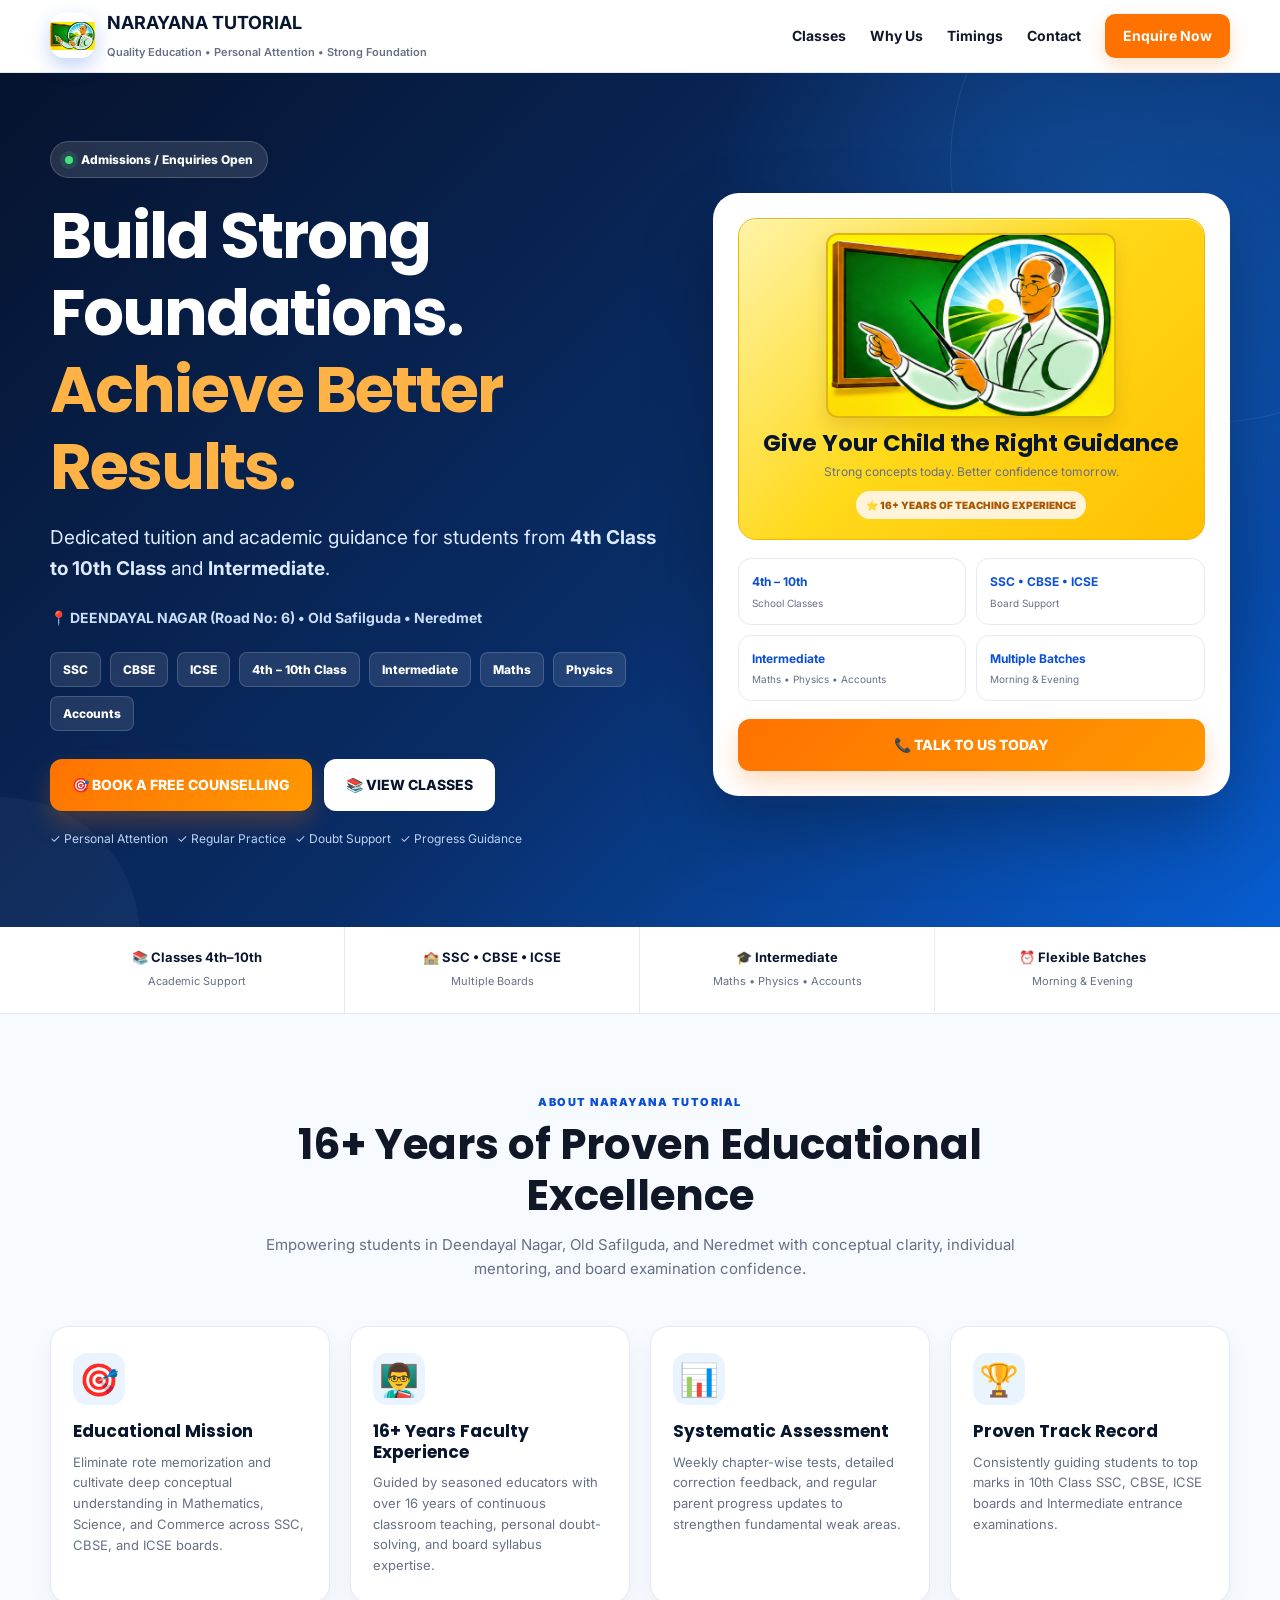
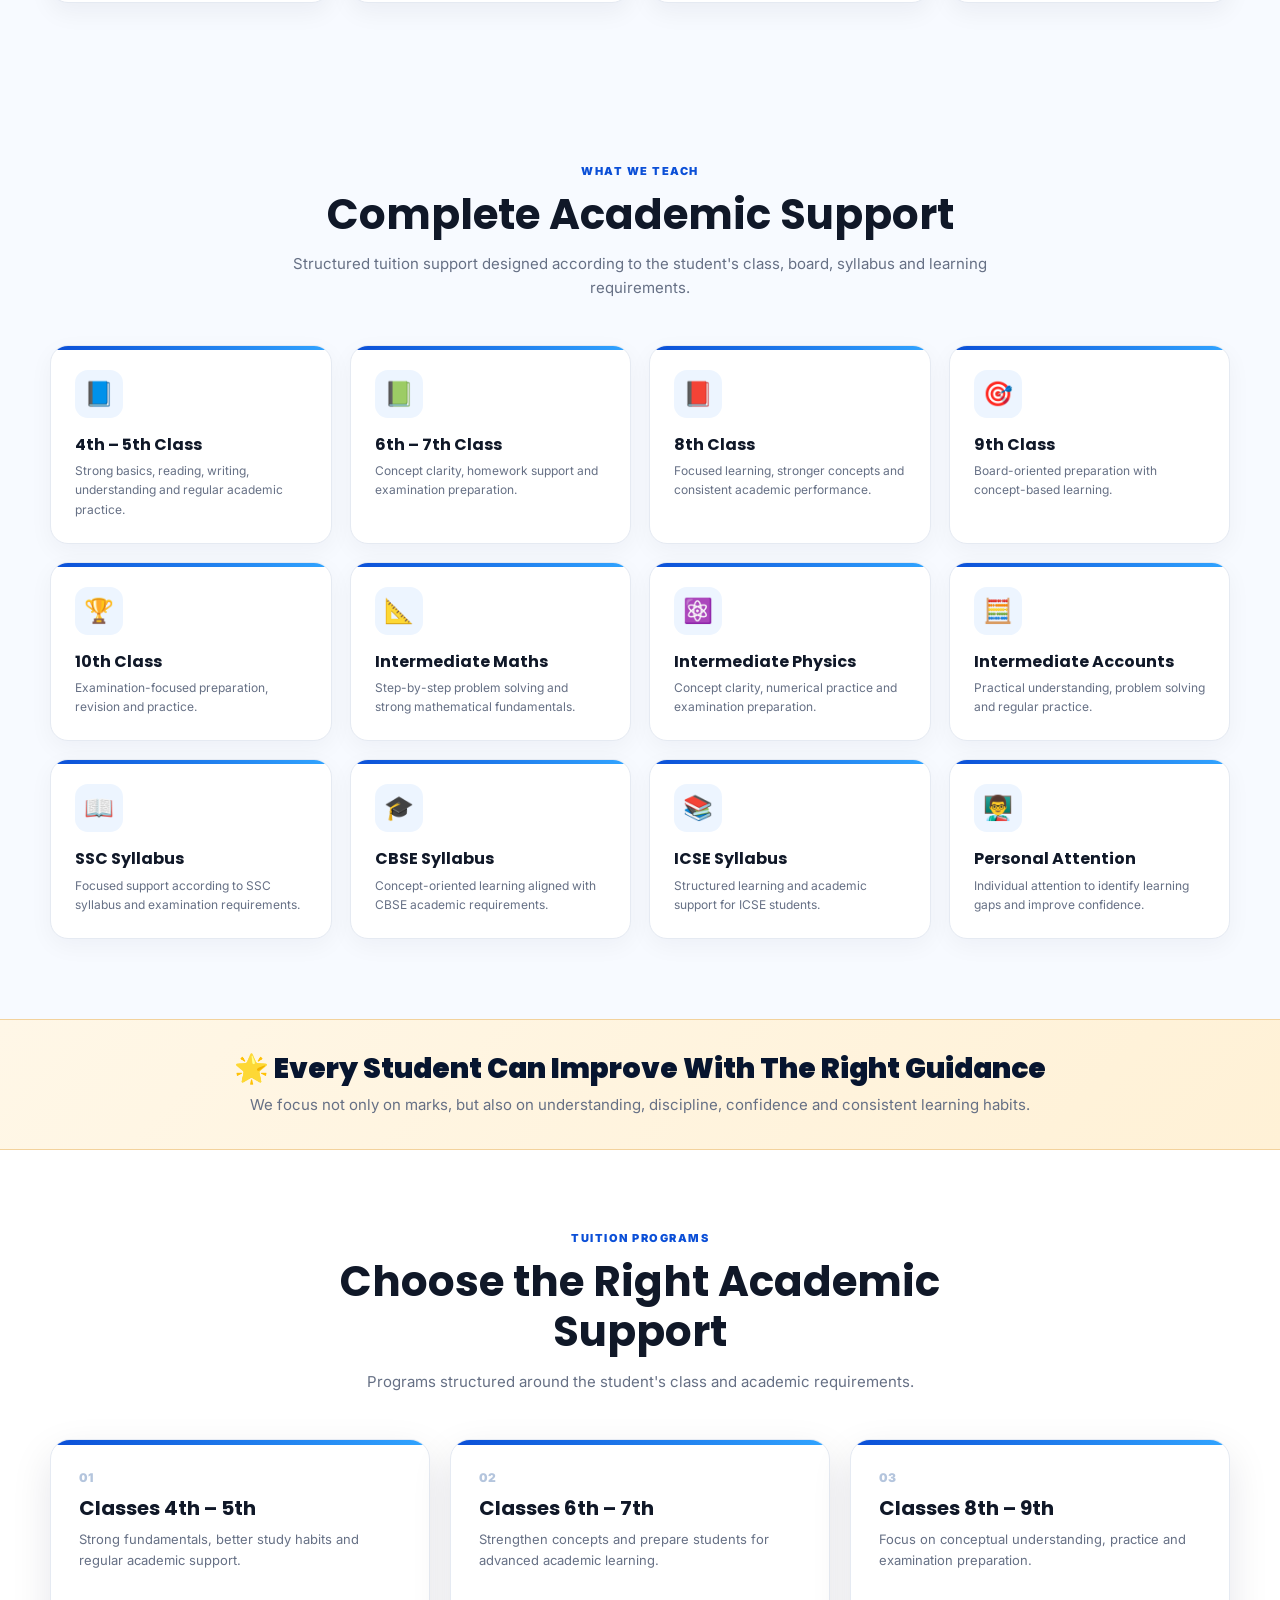
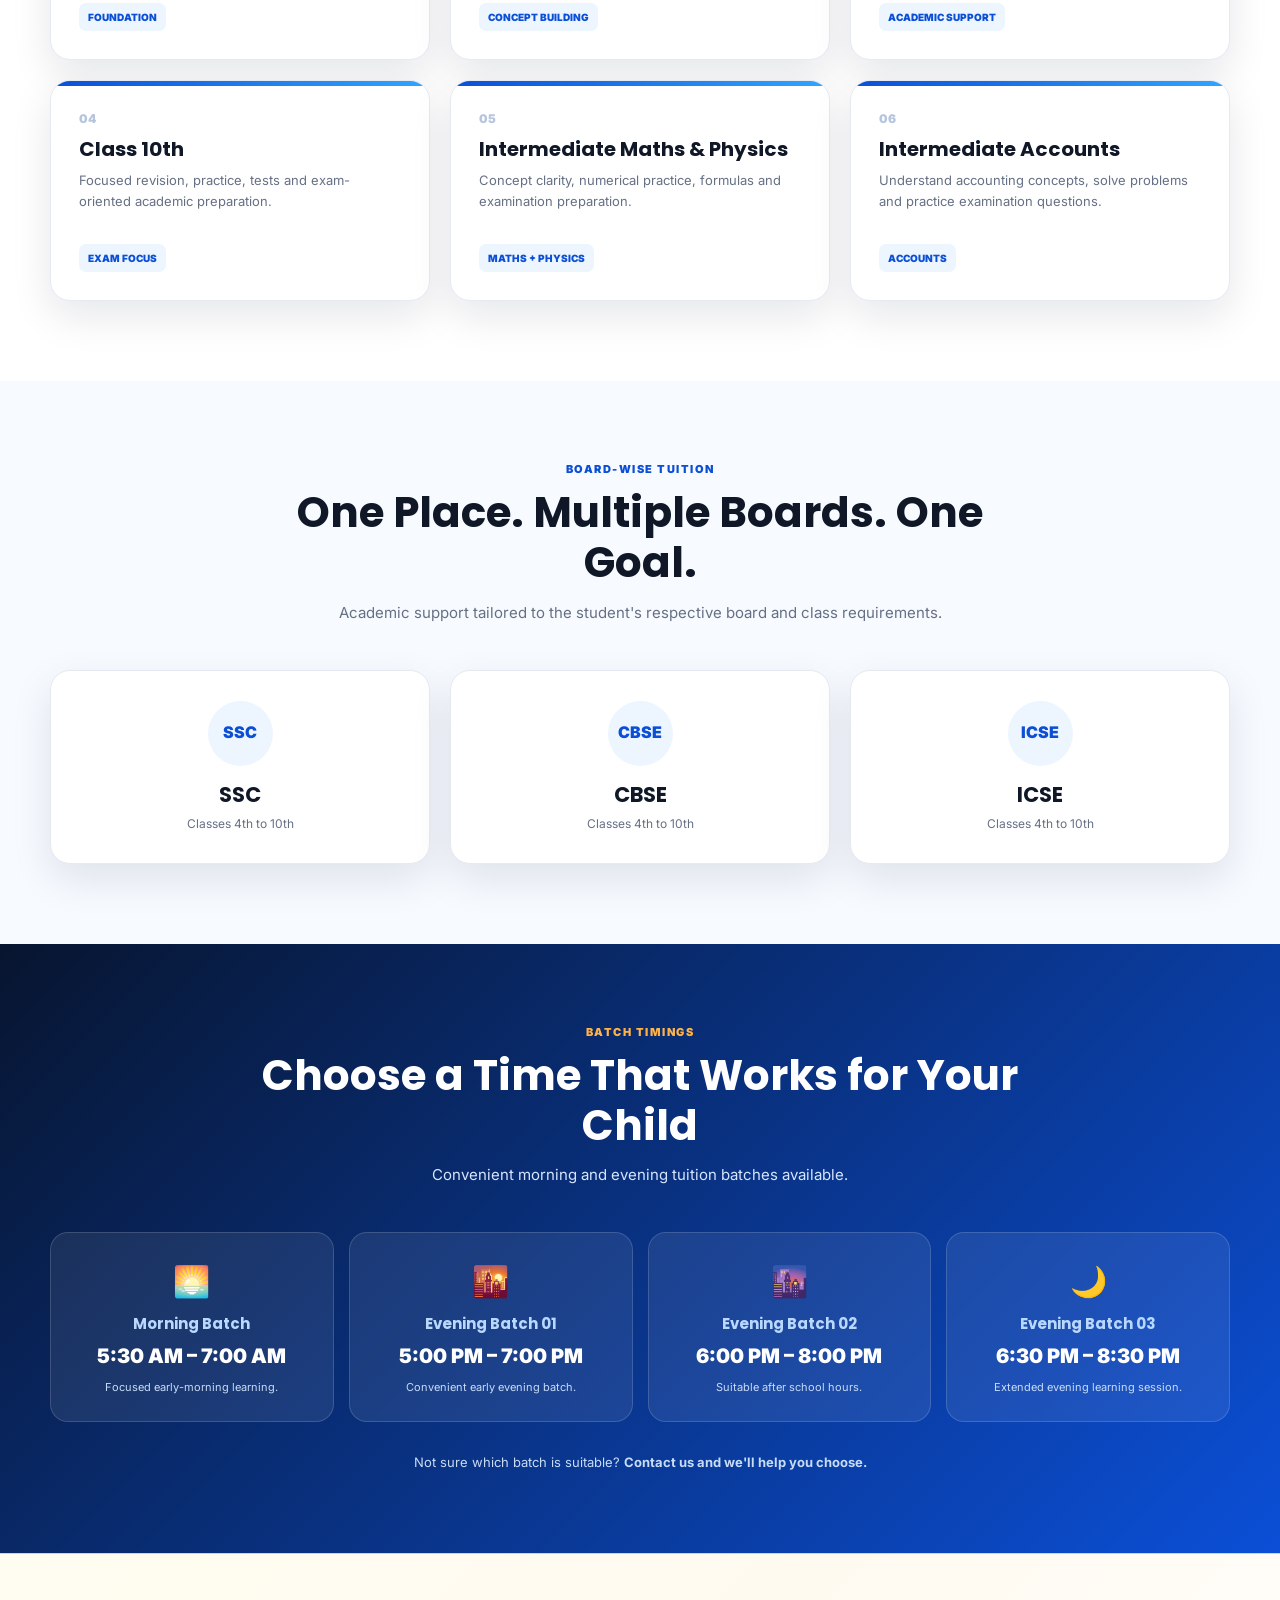
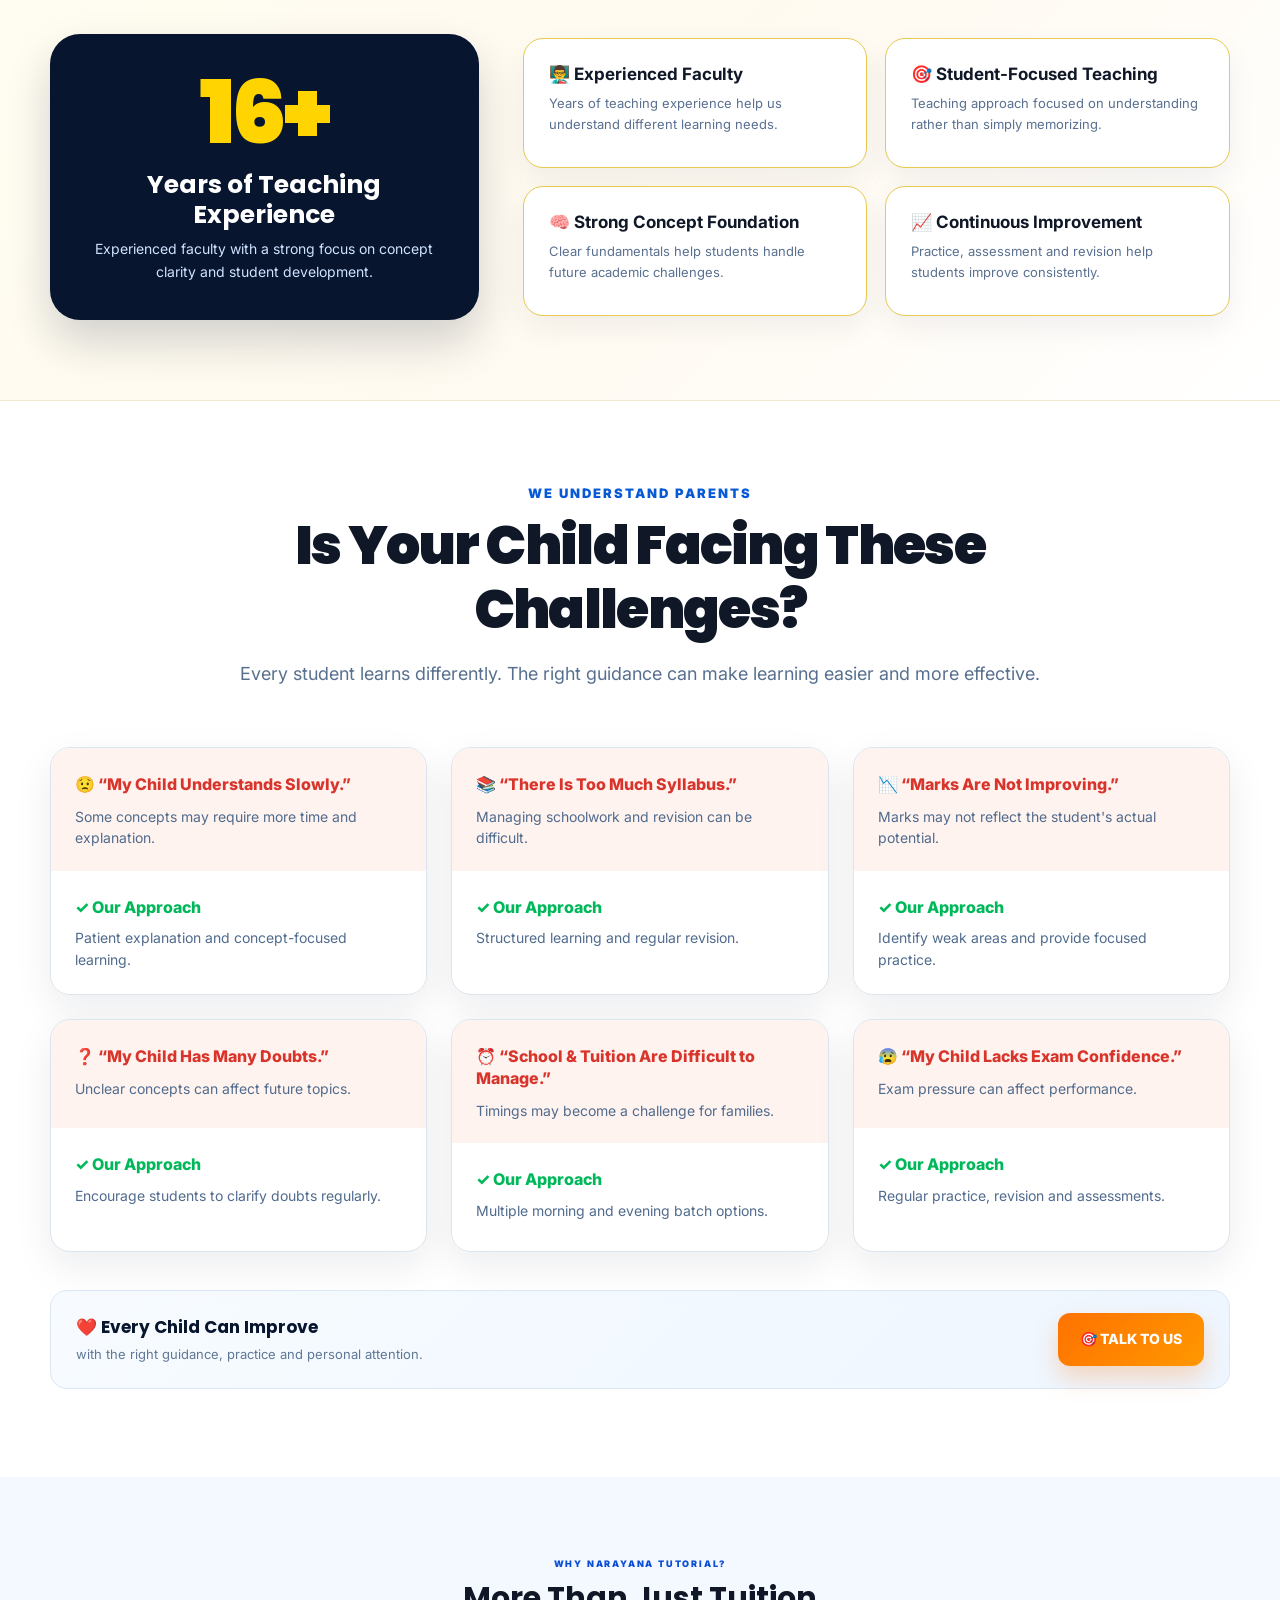
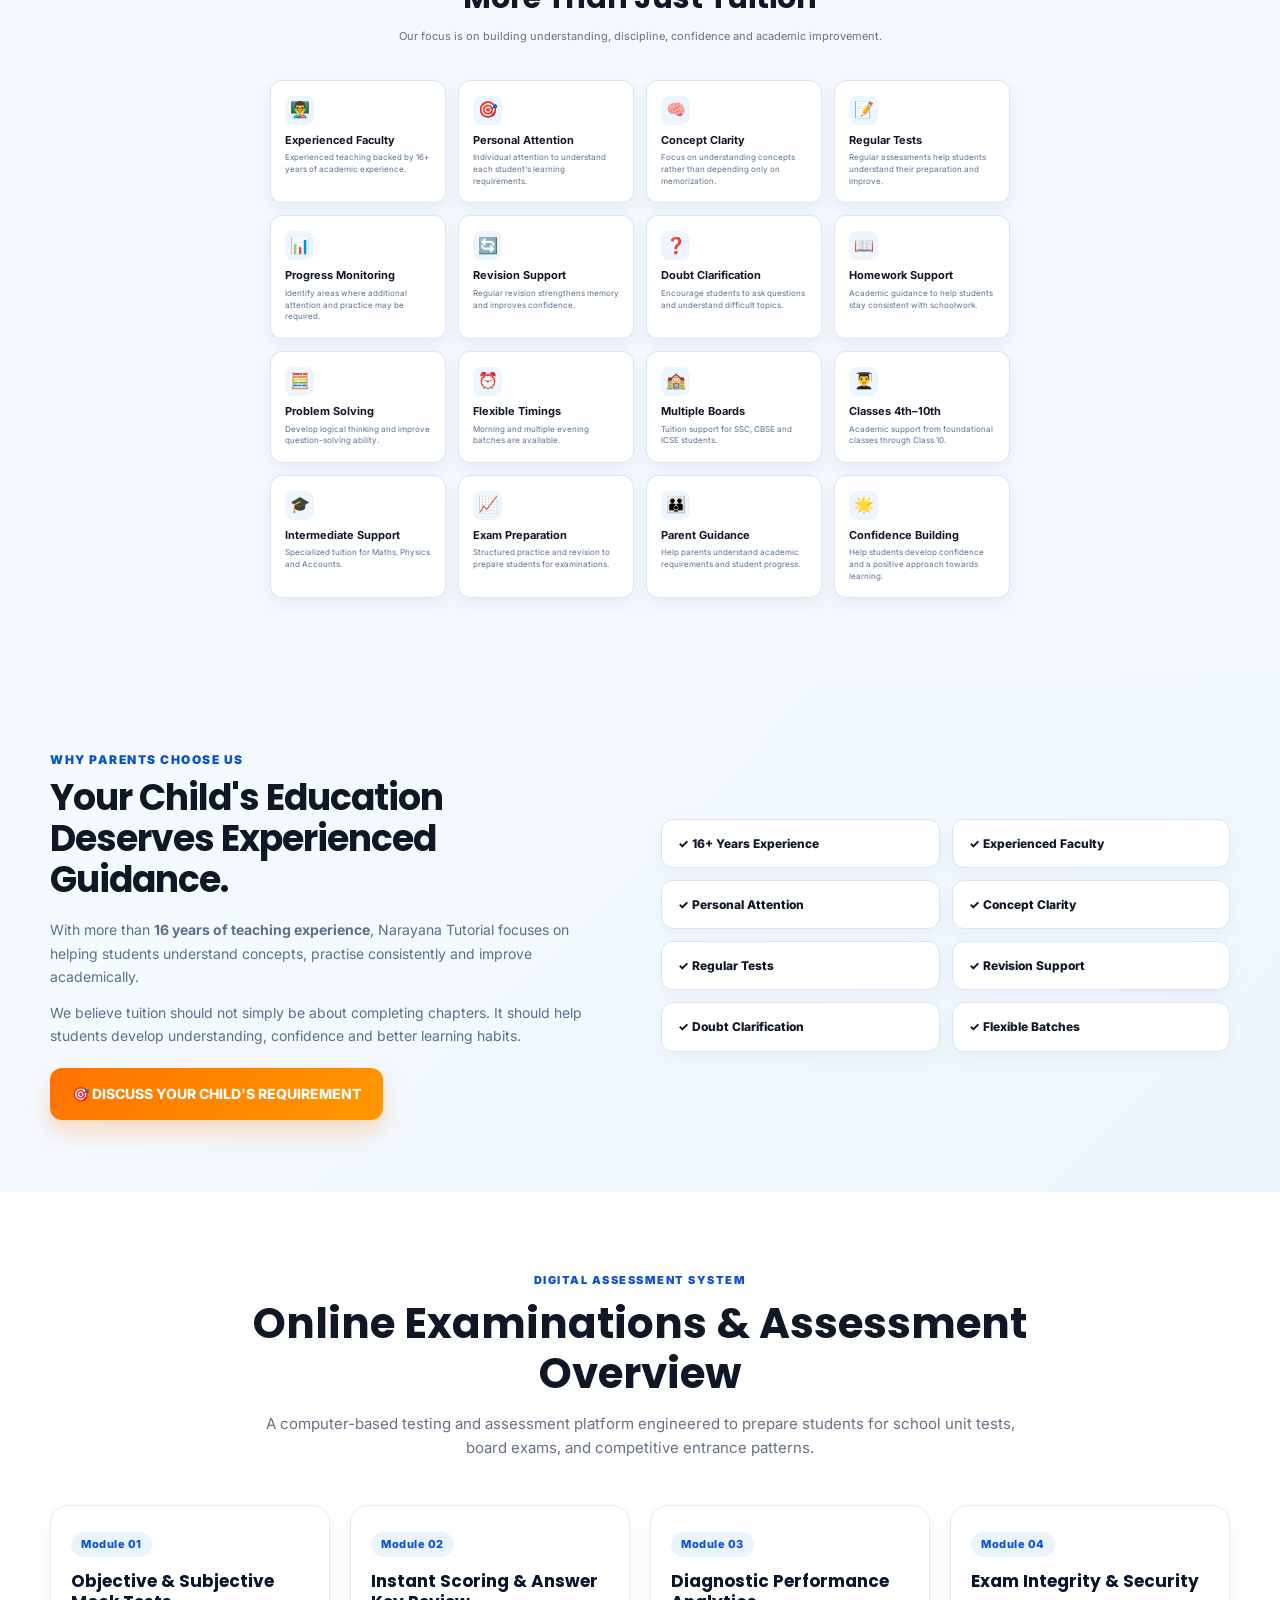
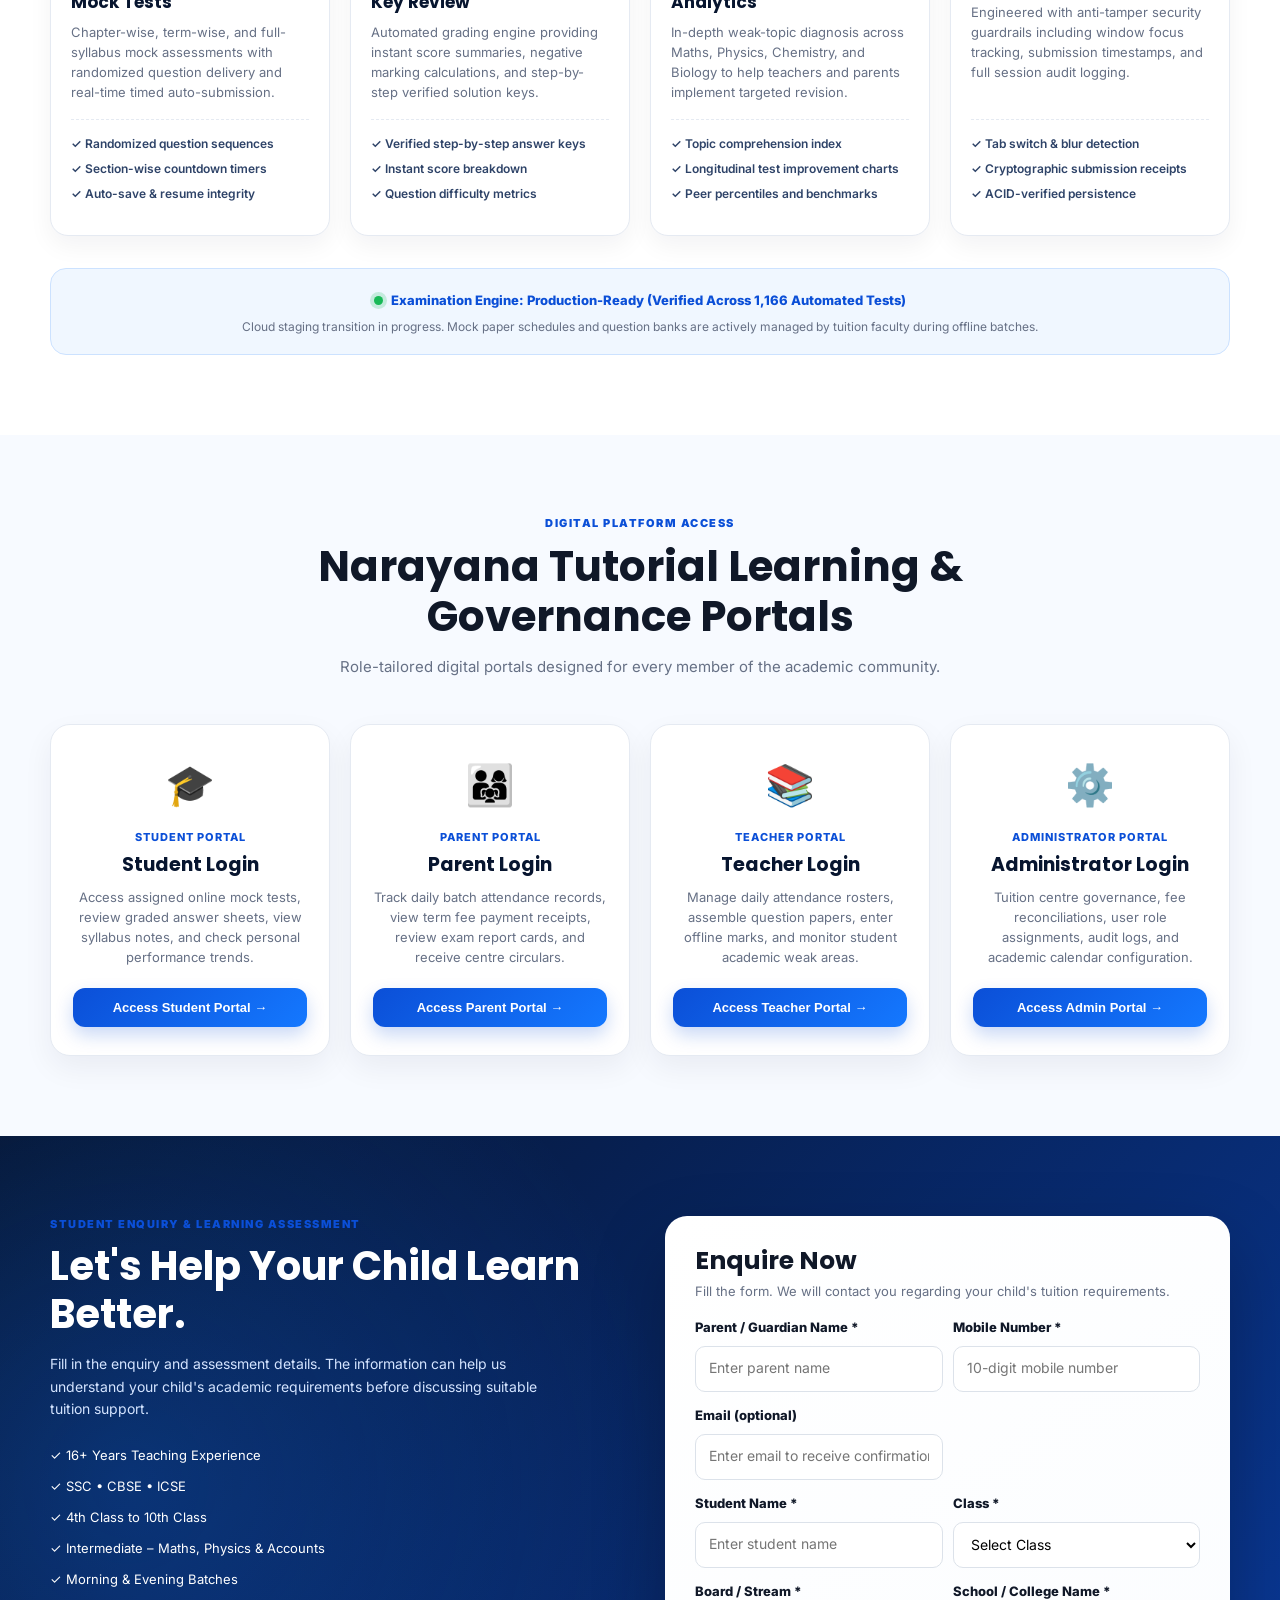
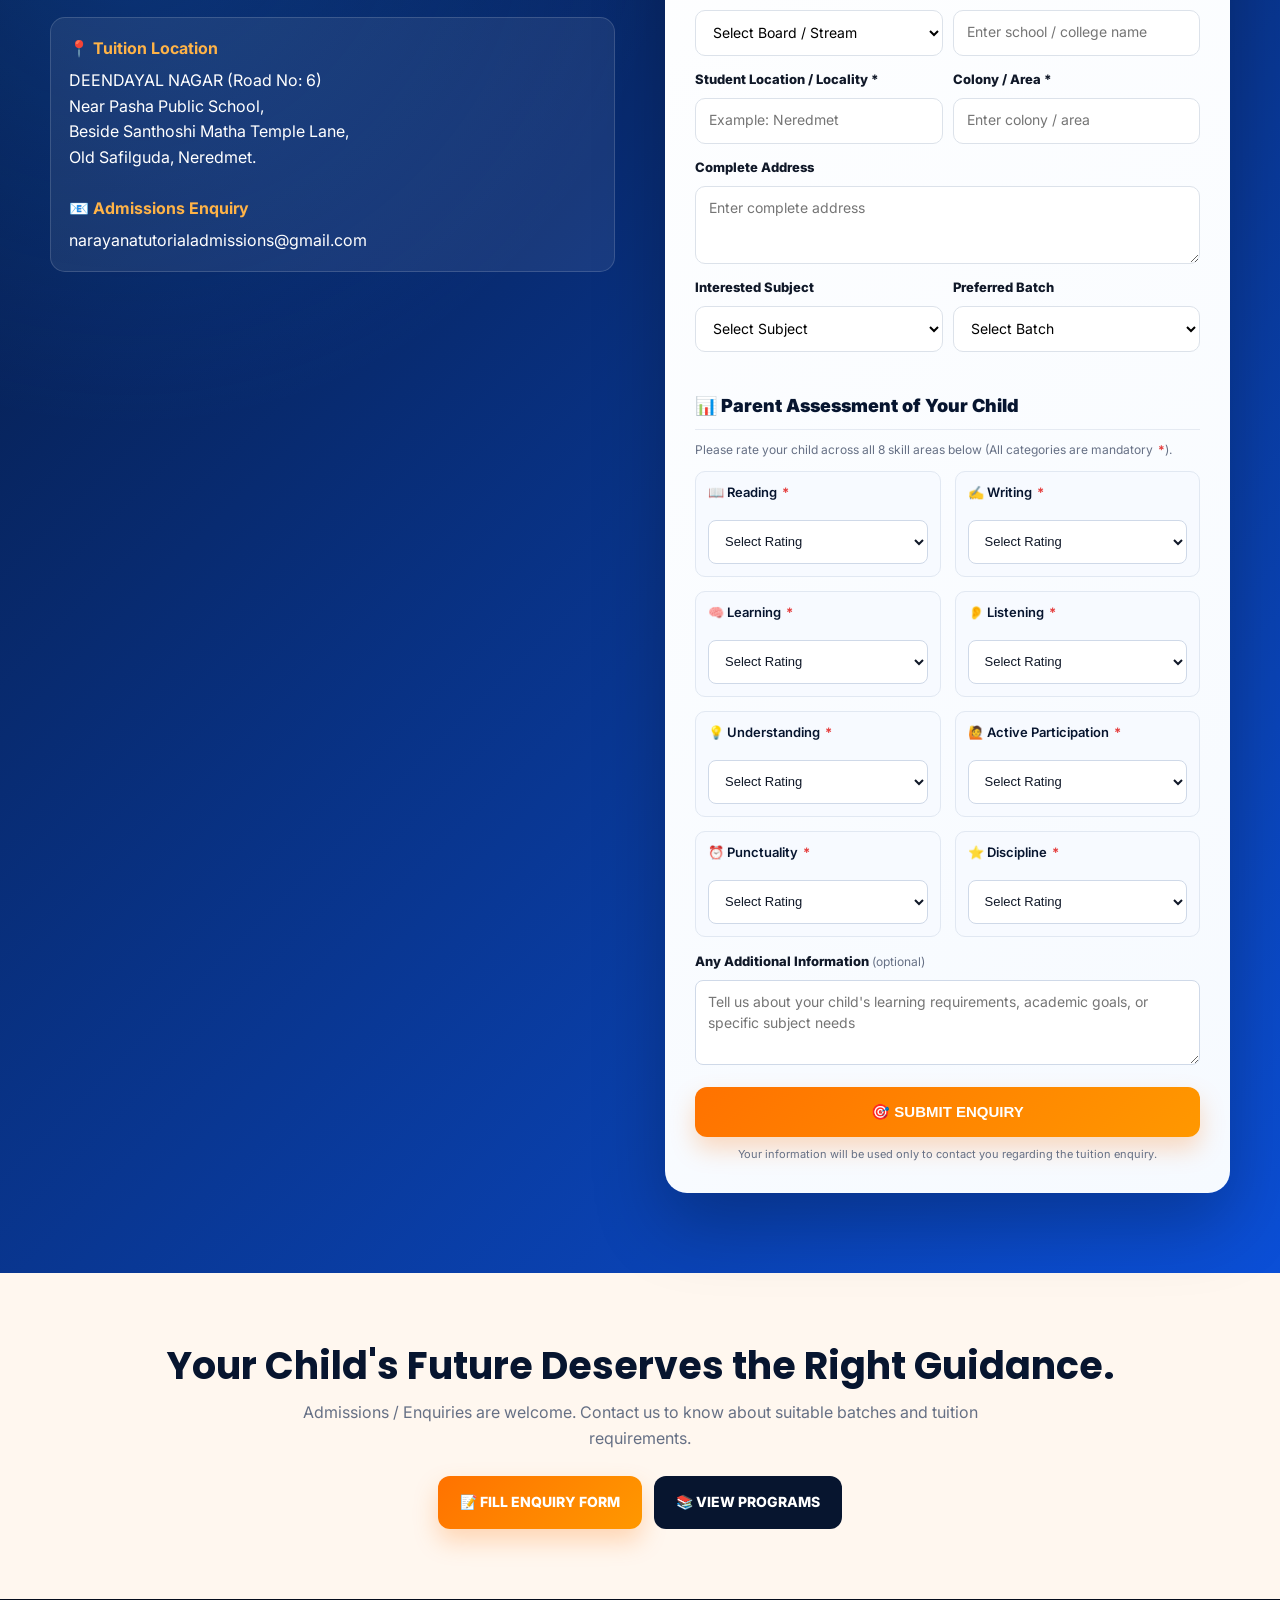
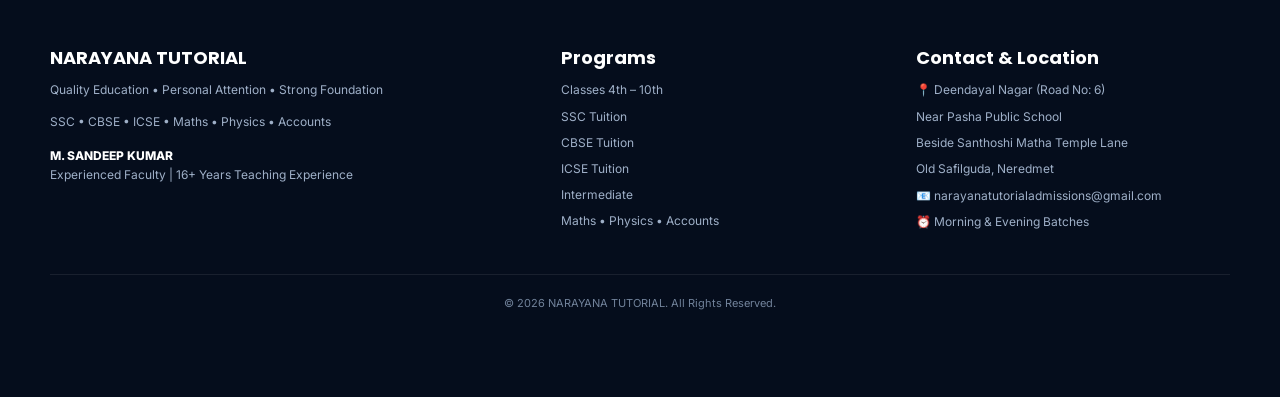
==== commit 88ad07d0: "fix(ui): responsive parent assessment grid and mandatory skill rating validation" ====
--- a/index.html
+++ b/index.html
@@ -4,7 +4,7 @@
 <meta charset="UTF-8">
 <meta name="viewport" content="width=device-width, initial-scale=1.0">
 <link rel="icon" type="image/jpeg" href="/Logo.jpeg">
-<link rel="stylesheet" href="css/design-tokens.css">
+<link rel="stylesheet" href="/css/design-tokens.css">
 
 <title>NARAYANA TUTORIAL | Classes 4th to 10th | SSC | CBSE | ICSE | Intermediate</title>
 
@@ -322,17 +322,137 @@
 .form-group textarea{min-height:78px;resize:vertical}
 .rating-title{font-size:18px;margin-top:25px}
 .form-box .rating-title + p{font-size:12px}
-.rating-row{grid-template-columns:repeat(2,minmax(0,1fr));align-items:stretch}
-.rating-item{display:flex;flex-direction:column;justify-content:space-between;min-height:88px;padding:12px}
-.rating-item label{font-size:12px!important;line-height:1.25;min-height:30px!important;margin-bottom:7px!important}
-.rating-item select{width:100%;min-height:42px;font-size:13px}
-.form-submit{min-height:50px;font-size:15px}
+.parent-assessment-grid,
+.rating-row{
+    display:grid!important;
+    grid-template-columns:repeat(2,minmax(0,1fr))!important;
+    gap:14px!important;
+    align-items:stretch!important;
+    width:100%!important;
+    margin-top:12px!important;
+    margin-bottom:14px!important;
+    box-sizing:border-box!important;
+    min-width:0!important;
+}
+.parent-assessment-card,
+.rating-item{
+    background:#f7faff!important;
+    border:1px solid #e1e8f2!important;
+    border-radius:10px!important;
+    display:flex!important;
+    flex-direction:column!important;
+    justify-content:space-between!important;
+    min-height:92px!important;
+    padding:12px!important;
+    min-width:0!important;
+    width:100%!important;
+    box-sizing:border-box!important;
+    transition:border-color .2s ease,box-shadow .2s ease,background-color .2s ease!important;
+}
+.parent-assessment-card:hover,
+.rating-item:hover{
+    border-color:#cbd8ec!important;
+}
+.parent-assessment-card.field-error,
+.rating-item.field-error,
+.form-group.field-error{
+    border-color:#e53e3e!important;
+    background-color:#fff5f5!important;
+    box-shadow:0 0 0 3px rgba(229,62,62,.15)!important;
+}
+.parent-assessment-card label,
+.rating-item label{
+    font-size:13px!important;
+    font-weight:600!important;
+    color:var(--navy)!important;
+    line-height:1.35!important;
+    min-height:28px!important;
+    margin-bottom:8px!important;
+    display:block!important;
+    white-space:normal!important;
+    word-break:break-word!important;
+}
+.required-star{
+    color:#e53e3e!important;
+    font-weight:700!important;
+    margin-left:2px!important;
+}
+.parent-assessment-card select,
+.rating-item select{
+    display:block!important;
+    width:100%!important;
+    max-width:100%!important;
+    min-width:0!important;
+    min-height:44px!important;
+    font-size:13px!important;
+    line-height:1.4!important;
+    padding:8px 12px!important;
+    border:1px solid #cfd9e8!important;
+    border-radius:8px!important;
+    background-color:#ffffff!important;
+    color:#101828!important;
+    box-sizing:border-box!important;
+    cursor:pointer!important;
+    transition:border-color .2s ease,box-shadow .2s ease!important;
+}
+.parent-assessment-card select:focus,
+.rating-item select:focus{
+    border-color:var(--blue)!important;
+    box-shadow:0 0 0 3px rgba(11,79,215,.15)!important;
+    outline:none!important;
+}
+.field-error-input{
+    border-color:#e53e3e!important;
+}
+.additional-info-group textarea{
+    width:100%!important;
+    max-width:100%!important;
+    min-width:0!important;
+    min-height:84px!important;
+    box-sizing:border-box!important;
+    font-size:14px!important;
+    line-height:1.5!important;
+    padding:10px 12px!important;
+    border-radius:8px!important;
+    border:1px solid #cfd9e8!important;
+    resize:vertical!important;
+}
+.enquiry-validation-alert{
+    background:#fff5f5;
+    border:1px solid #feb2b2;
+    border-left:4px solid #e53e3e;
+    color:#9b2c2c;
+    padding:12px 14px;
+    border-radius:8px;
+    font-size:13px;
+    line-height:1.45;
+    margin-top:14px;
+    margin-bottom:12px;
+}
+.enquiry-validation-alert strong{
+    display:block;
+    font-weight:700;
+    margin-bottom:4px;
+}
+.enquiry-validation-alert ul{
+    margin:6px 0 0 18px;
+    padding:0;
+}
+.enquiry-validation-alert li{
+    margin-bottom:2px;
+}
+.form-submit{min-height:50px;font-size:15px;width:100%}
 .form-note{font-size:11px;line-height:1.45}
-@media(max-width:650px){
+@media(max-width:767px){
     .form-box{max-width:none}
-    .form-row,.rating-row{grid-template-columns:1fr}
+    .parent-assessment-grid,
+    .rating-row{grid-template-columns:minmax(0,1fr)!important;gap:10px!important}
     .form-group label{min-height:0}
-    .rating-item{min-height:auto}
+    .parent-assessment-card,
+    .rating-item{min-height:auto!important;padding:11px!important}
+    .parent-assessment-card select,
+    .rating-item select{min-height:46px!important;font-size:14px!important}
+    .form-submit{min-height:48px!important}
 }
 
 
@@ -644,7 +764,7 @@
 
 
 .header-logo img, .brand-logo img, .site-logo img, .logo-img {
-    content:url("Logo.jpeg");
+    content:url("/Logo.jpeg");
     object-fit:contain;
 }
 
@@ -1039,10 +1159,14 @@
         border-radius: 16px !important;
     }
 
-    .form-row,
-    .rating-row {
+    .form-row {
         grid-template-columns: 1fr !important;
         gap: 0 !important;
+    }
+    .parent-assessment-grid,
+    .rating-row {
+        grid-template-columns: minmax(0, 1fr) !important;
+        gap: 10px !important;
     }
 
     .form-group {
@@ -1497,7 +1621,7 @@
 <header class="navbar">
     <div class="container nav-inner">
         <a href="#home" class="logo">
-            <img src="Logo.jpeg" alt="Narayana Tutorial Logo" class="logo-icon-img">
+            <img src="/Logo.jpeg" alt="Narayana Tutorial Logo" class="logo-icon-img">
             <div class="logo-text">
                 <strong>NARAYANA TUTORIAL</strong>
                 <span>Quality Education • Personal Attention • Strong Foundation</span>
@@ -1540,7 +1664,7 @@
 
         <div class="hero-card">
             <div class="hero-card-top">
-                <img src="hero-illustration.png" alt="NARAYANA TUTORIAL teaching illustration" class="hero-logo">
+                <img src="/hero-illustration.png" alt="NARAYANA TUTORIAL teaching illustration" class="hero-logo">
                 <h3>Give Your Child the Right Guidance</h3>
                 <p>Strong concepts today. Better confidence tomorrow.</p>
                 <div class="experience-mini">⭐ 16+ YEARS OF TEACHING EXPERIENCE</div>
@@ -1992,7 +2116,7 @@
                 <h3>Enquire Now</h3>
                 <p>Fill the form. We will contact you regarding your child's tuition requirements.</p>
 
-                <form id="enquiryForm">
+                <form id="enquiryForm" novalidate>
                     <div class="form-row">
                         <div class="form-group"><label for="parentName">Parent / Guardian Name *</label><input id="parentName" name="Parent Name" type="text" placeholder="Enter parent name" required></div>
                         <div class="form-group"><label for="phone">Mobile Number *</label><input id="phone" name="Mobile Number" type="tel" inputmode="numeric" maxlength="10" pattern="[0-9]{10}" placeholder="10-digit mobile number" required></div>
@@ -2058,25 +2182,91 @@
                     </div>
 
                     <div class="rating-title">📊 Parent Assessment of Your Child</div>
-                    <p style="font-size:11px;color:#667085;margin-bottom:10px">Please select how you would rate your child in each area.</p>
-
-                    <div class="rating-row">
-                        <div class="rating-item"><div class="rating-item"><label for="rating_reading">📖 Reading</label></label><select id="rating_reading" name="Reading Rating"><option value="">Select Rating</option><option>Very Poor</option><option>Poor</option><option>Better</option><option>Good</option><option>Average</option><option>Above Average</option><option>Excellent</option><option>Brilliant</option></select></div>
-                        <div class="rating-item"><div class="rating-item"><label for="rating_writing">✍️ Writing</label></label><select id="rating_writing" name="Writing Rating"><option value="">Select Rating</option><option>Very Poor</option><option>Poor</option><option>Better</option><option>Good</option><option>Average</option><option>Above Average</option><option>Excellent</option><option>Brilliant</option></select></div>
-                        <div class="rating-item"><div class="rating-item"><label for="rating_learning">🧠 Learning</label></label><select id="rating_learning" name="Learning Rating"><option value="">Select Rating</option><option>Very Poor</option><option>Poor</option><option>Better</option><option>Good</option><option>Average</option><option>Above Average</option><option>Excellent</option><option>Brilliant</option></select></div>
-                        <div class="rating-item"><div class="rating-item"><label for="rating_listening">👂 Listening</label></label><select id="rating_listening" name="Listening Rating"><option value="">Select Rating</option><option>Very Poor</option><option>Poor</option><option>Better</option><option>Good</option><option>Average</option><option>Above Average</option><option>Excellent</option><option>Brilliant</option></select></div>
-                        <div class="rating-item"><div class="rating-item"><label for="rating_understanding">💡 Understanding</label></label><select id="rating_understanding" name="Understanding Rating"><option value="">Select Rating</option><option>Very Poor</option><option>Poor</option><option>Better</option><option>Good</option><option>Average</option><option>Above Average</option><option>Excellent</option><option>Brilliant</option></select></div>
-                        <div class="rating-item"><div class="rating-item"><label for="rating_participation">🙋 Active Participation</label></label><select id="rating_participation" name="Active Participation Rating"><option value="">Select Rating</option><option>Very Poor</option><option>Poor</option><option>Better</option><option>Good</option><option>Average</option><option>Above Average</option><option>Excellent</option><option>Brilliant</option></select></div>
-                        <div class="rating-item"><div class="rating-item"><label for="rating_punctuality">⏰ Punctuality</label></label><select id="rating_punctuality" name="Punctuality Rating"><option value="">Select Rating</option><option>Very Poor</option><option>Poor</option><option>Better</option><option>Good</option><option>Average</option><option>Above Average</option><option>Excellent</option><option>Brilliant</option></select></div>
-                        <div class="rating-item"><div class="rating-item"><label for="rating_discipline">⭐ Discipline</label></label><select id="rating_discipline" name="Discipline Rating"><option value="">Select Rating</option><option>Very Poor</option><option>Poor</option><option>Better</option><option>Good</option><option>Average</option><option>Above Average</option><option>Excellent</option><option>Brilliant</option></select></div>
+                    <p style="font-size:12px;color:#667085;margin-bottom:12px">Please rate your child across all 8 skill areas below (All categories are mandatory <span class="required-star">*</span>).</p>
+
+                    <div class="rating-row parent-assessment-grid" id="parentAssessmentGrid">
+                        <div class="rating-item parent-assessment-card">
+                            <label for="rating_reading">📖 Reading <span class="required-star" aria-hidden="true">*</span></label>
+                            <select id="rating_reading" name="Reading Rating" required aria-required="true">
+                                <option value="">Select Rating</option>
+                                <option>Very Poor</option><option>Poor</option><option>Better</option>
+                                <option>Good</option><option>Average</option><option>Above Average</option>
+                                <option>Excellent</option><option>Brilliant</option>
+                            </select>
+                        </div>
+                        <div class="rating-item parent-assessment-card">
+                            <label for="rating_writing">✍️ Writing <span class="required-star" aria-hidden="true">*</span></label>
+                            <select id="rating_writing" name="Writing Rating" required aria-required="true">
+                                <option value="">Select Rating</option>
+                                <option>Very Poor</option><option>Poor</option><option>Better</option>
+                                <option>Good</option><option>Average</option><option>Above Average</option>
+                                <option>Excellent</option><option>Brilliant</option>
+                            </select>
+                        </div>
+                        <div class="rating-item parent-assessment-card">
+                            <label for="rating_learning">🧠 Learning <span class="required-star" aria-hidden="true">*</span></label>
+                            <select id="rating_learning" name="Learning Rating" required aria-required="true">
+                                <option value="">Select Rating</option>
+                                <option>Very Poor</option><option>Poor</option><option>Better</option>
+                                <option>Good</option><option>Average</option><option>Above Average</option>
+                                <option>Excellent</option><option>Brilliant</option>
+                            </select>
+                        </div>
+                        <div class="rating-item parent-assessment-card">
+                            <label for="rating_listening">👂 Listening <span class="required-star" aria-hidden="true">*</span></label>
+                            <select id="rating_listening" name="Listening Rating" required aria-required="true">
+                                <option value="">Select Rating</option>
+                                <option>Very Poor</option><option>Poor</option><option>Better</option>
+                                <option>Good</option><option>Average</option><option>Above Average</option>
+                                <option>Excellent</option><option>Brilliant</option>
+                            </select>
+                        </div>
+                        <div class="rating-item parent-assessment-card">
+                            <label for="rating_understanding">💡 Understanding <span class="required-star" aria-hidden="true">*</span></label>
+                            <select id="rating_understanding" name="Understanding Rating" required aria-required="true">
+                                <option value="">Select Rating</option>
+                                <option>Very Poor</option><option>Poor</option><option>Better</option>
+                                <option>Good</option><option>Average</option><option>Above Average</option>
+                                <option>Excellent</option><option>Brilliant</option>
+                            </select>
+                        </div>
+                        <div class="rating-item parent-assessment-card">
+                            <label for="rating_participation">🙋 Active Participation <span class="required-star" aria-hidden="true">*</span></label>
+                            <select id="rating_participation" name="Active Participation Rating" required aria-required="true">
+                                <option value="">Select Rating</option>
+                                <option>Very Poor</option><option>Poor</option><option>Better</option>
+                                <option>Good</option><option>Average</option><option>Above Average</option>
+                                <option>Excellent</option><option>Brilliant</option>
+                            </select>
+                        </div>
+                        <div class="rating-item parent-assessment-card">
+                            <label for="rating_punctuality">⏰ Punctuality <span class="required-star" aria-hidden="true">*</span></label>
+                            <select id="rating_punctuality" name="Punctuality Rating" required aria-required="true">
+                                <option value="">Select Rating</option>
+                                <option>Very Poor</option><option>Poor</option><option>Better</option>
+                                <option>Good</option><option>Average</option><option>Above Average</option>
+                                <option>Excellent</option><option>Brilliant</option>
+                            </select>
+                        </div>
+                        <div class="rating-item parent-assessment-card">
+                            <label for="rating_discipline">⭐ Discipline <span class="required-star" aria-hidden="true">*</span></label>
+                            <select id="rating_discipline" name="Discipline Rating" required aria-required="true">
+                                <option value="">Select Rating</option>
+                                <option>Very Poor</option><option>Poor</option><option>Better</option>
+                                <option>Good</option><option>Average</option><option>Above Average</option>
+                                <option>Excellent</option><option>Brilliant</option>
+                            </select>
+                        </div>
                     </div>
 
-                    <div class="form-group" style="margin-top:14px">
-                        <label for="additional">Any Additional Information</label>
-                        <textarea id="additional" name="Additional Information" rows="2" placeholder="Tell us about your child's learning requirements"></textarea>
+                    <div class="form-group additional-info-group" style="margin-top:16px">
+                        <label for="additional">Any Additional Information <span class="optional-label" style="font-weight:normal;color:#667085;font-size:12px">(optional)</span></label>
+                        <textarea id="additional" name="Additional Information" rows="3" placeholder="Tell us about your child's learning requirements, academic goals, or specific subject needs"></textarea>
                     </div>
 
-                    <button type="submit" class="btn btn-orange form-submit">🎯 SUBMIT ENQUIRY</button>
+                    <div id="enquiryValidationAlert" class="enquiry-validation-alert" role="alert" aria-live="assertive" style="display:none;"></div>
+
+                    <button type="submit" class="btn btn-orange form-submit" id="enquirySubmitBtn">🎯 SUBMIT ENQUIRY</button>
                     <p class="form-note">Your information will be used only to contact you regarding the tuition enquiry.</p>
                 </form>
             </div>
@@ -2143,27 +2333,148 @@
 // Google Apps Script Web App URL
 const googleScriptUrl = "https://script.google.com/macros/s/AKfycbzgRcI4h3nPTkg6Y_FtNyaN8011ZDp0kPuNb5alee5xIewQQEG_DQUM2Yqc_77lcsRe/exec";
 
+const VALID_RATINGS_LIST = [
+    "Very Poor", "Poor", "Better", "Good",
+    "Average", "Above Average", "Excellent", "Brilliant"
+];
+
+const SKILL_CATEGORIES = [
+    { id: "rating_reading", name: "Reading Rating", label: "Reading" },
+    { id: "rating_writing", name: "Writing Rating", label: "Writing" },
+    { id: "rating_learning", name: "Learning Rating", label: "Learning" },
+    { id: "rating_listening", name: "Listening Rating", label: "Listening" },
+    { id: "rating_understanding", name: "Understanding Rating", label: "Understanding" },
+    { id: "rating_participation", name: "Active Participation Rating", label: "Active Participation" },
+    { id: "rating_punctuality", name: "Punctuality Rating", label: "Punctuality" },
+    { id: "rating_discipline", name: "Discipline Rating", label: "Discipline" }
+];
+
+const REQUIRED_BASIC_FIELDS = [
+    { id: "parentName", label: "Parent / Guardian Name" },
+    { id: "phone", label: "Mobile Number", validate: function(v) { return /^[0-9]{10}$/.test(v.replace(/\D/g, "")); } },
+    { id: "studentName", label: "Student Name" },
+    { id: "studentClass", label: "Class" },
+    { id: "board", label: "Board / Stream" },
+    { id: "school", label: "School / College Name" },
+    { id: "studentLocation", label: "Student Location" },
+    { id: "colony", label: "Colony / Area" }
+];
+
+// Interactive live clearing of error highlights
+document.querySelectorAll('#enquiryForm input, #enquiryForm select, #enquiryForm textarea').forEach(function(el) {
+    function clearErr() {
+        el.classList.remove('field-error-input');
+        var card = el.closest('.parent-assessment-card, .rating-item, .form-group');
+        if (card) card.classList.remove('field-error');
+        var alertBox = document.getElementById('enquiryValidationAlert');
+        if (alertBox && !document.querySelector('.field-error-input')) {
+            alertBox.style.display = 'none';
+        }
+    }
+    el.addEventListener('input', clearErr);
+    el.addEventListener('change', clearErr);
+});
+
+var isSubmittingEnquiry = false;
+
 document.getElementById('enquiryForm').addEventListener('submit', async function(e) {
     e.preventDefault();
 
-    const form = e.target;
-    const submitBtn = form.querySelector('button[type="submit"]');
-    const whatsappNumber = PHONE_NUMBER;
-
-    if (!/^[0-9]{10,15}$/.test(whatsappNumber.replace(/\D/g, ""))) {
-        alert("Please update PHONE_NUMBER in the HTML before using the enquiry form.");
+    if (isSubmittingEnquiry) return;
+
+    var form = e.target;
+    var submitBtn = document.getElementById('enquirySubmitBtn') || form.querySelector('button[type="submit"]');
+    var alertBox = document.getElementById('enquiryValidationAlert');
+
+    // Reset previous errors
+    document.querySelectorAll('.field-error').forEach(function(el) { el.classList.remove('field-error'); });
+    document.querySelectorAll('.field-error-input').forEach(function(el) { el.classList.remove('field-error-input'); });
+    if (alertBox) {
+        alertBox.style.display = 'none';
+        alertBox.innerHTML = '';
+    }
+
+    var missingBasics = [];
+    var missingSkills = [];
+    var firstInvalidEl = null;
+
+    // 1. Validate basic required fields
+    REQUIRED_BASIC_FIELDS.forEach(function(f) {
+        var el = document.getElementById(f.id);
+        var val = el ? el.value.trim() : "";
+        var invalid = !val || (f.validate && !f.validate(val));
+        if (invalid) {
+            missingBasics.push(f.label);
+            if (el) {
+                el.classList.add('field-error-input');
+                var grp = el.closest('.form-group');
+                if (grp) grp.classList.add('field-error');
+                if (!firstInvalidEl) firstInvalidEl = el;
+            }
+        }
+    });
+
+    // 2. Validate all 8 mandatory skill ratings
+    SKILL_CATEGORIES.forEach(function(cat) {
+        var el = document.getElementById(cat.id);
+        var val = el ? el.value.trim() : "";
+        if (!val || VALID_RATINGS_LIST.indexOf(val) === -1) {
+            missingSkills.push(cat.label);
+            if (el) {
+                el.classList.add('field-error-input');
+                var card = el.closest('.parent-assessment-card, .rating-item');
+                if (card) card.classList.add('field-error');
+                if (!firstInvalidEl) firstInvalidEl = el;
+            }
+        }
+    });
+
+    // If validation fails, halt submission immediately
+    if (missingSkills.length > 0 || missingBasics.length > 0) {
+        var alertHtml = '<strong>⚠️ Please complete all required information before submitting:</strong><ul>';
+        if (missingSkills.length === 8) {
+            alertHtml += '<li><strong>Please complete all 8 skill assessment ratings before submitting your enquiry.</strong></li>';
+        } else if (missingSkills.length > 0) {
+            alertHtml += '<li>Missing skill ratings (' + missingSkills.length + ' of 8): <em>' + missingSkills.join(', ') + '</em></li>';
+        }
+        if (missingBasics.length > 0) {
+            alertHtml += '<li>Missing student/contact details: ' + missingBasics.join(', ') + '</li>';
+        }
+        alertHtml += '</ul>';
+
+        if (alertBox) {
+            alertBox.innerHTML = alertHtml;
+            alertBox.style.display = 'block';
+        }
+
+        if (firstInvalidEl) {
+            firstInvalidEl.focus();
+            try {
+                firstInvalidEl.scrollIntoView({ behavior: 'smooth', block: 'center' });
+            } catch (_) {}
+        }
         return;
     }
 
+    // All mandatory fields and ratings are valid!
+    var whatsappNumber = (typeof PHONE_NUMBER !== 'undefined' && PHONE_NUMBER) ? PHONE_NUMBER : '919246524673';
+
+    isSubmittingEnquiry = true;
     if (submitBtn) {
         submitBtn.disabled = true;
-        submitBtn.innerText = "Submitting...";
-    }
-
-    const getVal = id => document.getElementById(id)?.value.trim() || "";
-    const getByName = name => document.querySelector(`[name="${name}"]`)?.value.trim() || "";
-
-    const payload = {
+        submitBtn.innerText = "Submitting Enquiry...";
+    }
+
+    var getVal = function(id) {
+        var el = document.getElementById(id);
+        return el ? el.value.trim() : "";
+    };
+    var getByName = function(name) {
+        var el = document.querySelector('[name="' + name + '"]');
+        return el ? el.value.trim() : "";
+    };
+
+    var payload = {
         source: "Website Form",
         parent_name: getVal('parentName'),
         mobile_number: getVal('phone'),
@@ -2188,85 +2499,77 @@
         additional_info: getVal('additional')
     };
 
-    const message = `*New Student Enquiry - Narayana Tutorial*
-----------------------------------
-*Student Name:* ${payload.student_name || 'N/A'}
-*Class / Grade:* ${payload.class_grade || 'N/A'}
-*Board:* ${payload.board || 'N/A'}
-*School:* ${payload.school_name || 'N/A'}
-*Subjects:* ${payload.subjects || 'N/A'}
-*Batch:* ${payload.preferred_batch || 'N/A'}
-*Parent Name:* ${payload.parent_name || 'N/A'}
-*Mobile:* ${payload.mobile_number || 'N/A'}
-*Location:* ${payload.colony_area || 'N/A'}, ${payload.student_location || ''}
-*Address:* ${payload.complete_address || 'N/A'}
-
-*Skill Self-Assessment:*
-- Reading: ${payload.rating_reading || 'N/A'} | Writing: ${payload.rating_writing || 'N/A'}
-- Learning: ${payload.rating_learning || 'N/A'} | Listening: ${payload.rating_listening || 'N/A'}
-- Understanding: ${payload.rating_understanding || 'N/A'} | Discipline: ${payload.rating_discipline || 'N/A'}
-
-*Remarks:* ${payload.additional_info || 'None'}`;
-
-    const whatsappUrl =
-        `https://api.whatsapp.com/send?phone=${whatsappNumber}&text=${encodeURIComponent(message)}`;
-
-    // Keep the existing WhatsApp functionality.
+    var message = "*New Student Enquiry - Narayana Tutorial*\n" +
+"----------------------------------\n" +
+"*Student Name:* " + (payload.student_name || 'N/A') + "\n" +
+"*Class / Grade:* " + (payload.class_grade || 'N/A') + "\n" +
+"*Board:* " + (payload.board || 'N/A') + "\n" +
+"*School:* " + (payload.school_name || 'N/A') + "\n" +
+"*Subjects:* " + (payload.subjects || 'N/A') + "\n" +
+"*Batch:* " + (payload.preferred_batch || 'N/A') + "\n" +
+"*Parent Name:* " + (payload.parent_name || 'N/A') + "\n" +
+"*Mobile:* " + (payload.mobile_number || 'N/A') + "\n" +
+"*Location:* " + (payload.colony_area || 'N/A') + ", " + (payload.student_location || '') + "\n" +
+"*Address:* " + (payload.complete_address || 'N/A') + "\n\n" +
+"*Parent Skill Assessment (All 8 Completed):*\n" +
+"- 📖 Reading: " + payload.rating_reading + "\n" +
+"- ✍️ Writing: " + payload.rating_writing + "\n" +
+"- 🧠 Learning: " + payload.rating_learning + "\n" +
+"- 👂 Listening: " + payload.rating_listening + "\n" +
+"- 💡 Understanding: " + payload.rating_understanding + "\n" +
+"- 🙋 Active Participation: " + payload.rating_participation + "\n" +
+"- ⏰ Punctuality: " + payload.rating_punctuality + "\n" +
+"- ⭐ Discipline: " + payload.rating_discipline + "\n\n" +
+"*Additional Information:* " + (payload.additional_info || 'None');
+
+    var whatsappUrl = "https://api.whatsapp.com/send?phone=" + whatsappNumber + "&text=" + encodeURIComponent(message);
+
+    // Open WhatsApp
     window.open(whatsappUrl, '_blank');
 
     try {
-        /*
-          Keep the existing Google Apps Script/no-cors setup.
-          The response body cannot be read cross-origin, but the request
-          is completed before the page redirects.
-        */
-        // Forward to backend platform API if available
+        // Forward to backend platform API
         try {
             await fetch("/api/enquiries", {
                 method: "POST",
                 headers: { "Content-Type": "application/json" },
                 body: JSON.stringify(payload)
             });
-        } catch(err) {
-            console.warn("Backend API dispatch:", err);
+        } catch(apiErr) {
+            console.warn("Backend API dispatch:", apiErr);
         }
-        // Also dispatch to Google Script if live
-        fetch(googleScriptUrl, {
-            method: 'POST',
-            mode: 'no-cors',
-            headers: {
-                'Content-Type': 'text/plain'
-            },
-            body: JSON.stringify(payload),
-            keepalive: true
-        });
-
-        /*
-          IMPORTANT:
-          Lead is fired here, not on thank-you.html.
-          Therefore opening/reloading thank-you.html will not create
-          another Meta Lead.
-        */
+
+        // Also dispatch to Google Apps Script if configured
+        var googleScriptUrl = typeof GOOGLE_SCRIPT_URL !== 'undefined' ? GOOGLE_SCRIPT_URL : '';
+        if (googleScriptUrl) {
+            try {
+                fetch(googleScriptUrl, {
+                    method: 'POST',
+                    mode: 'no-cors',
+                    headers: { 'Content-Type': 'text/plain' },
+                    body: JSON.stringify(payload),
+                    keepalive: true
+                });
+            } catch(scriptErr) {
+                console.warn("Google script dispatch:", scriptErr);
+            }
+        }
+
         if (typeof fbq === 'function') {
             fbq('track', 'Lead');
         }
 
         sessionStorage.setItem('narayana_enquiry_submitted', '1');
-
         window.location.href = "thank-you.html";
 
     } catch (error) {
-        console.error('Google Sheet submission error:', error);
-
+        console.error('Enquiry dispatch error:', error);
+        isSubmittingEnquiry = false;
         if (submitBtn) {
             submitBtn.disabled = false;
             submitBtn.innerText = "🎯 SUBMIT ENQUIRY";
         }
-
-        alert(
-            "We could not complete the enquiry submission. " +
-            "Please try again. If the problem continues, contact Narayana Tutorial."
-        );
+        alert("We could not complete the enquiry submission. Please try again or contact Narayana Tutorial directly.");
     }
 });
 </script>
